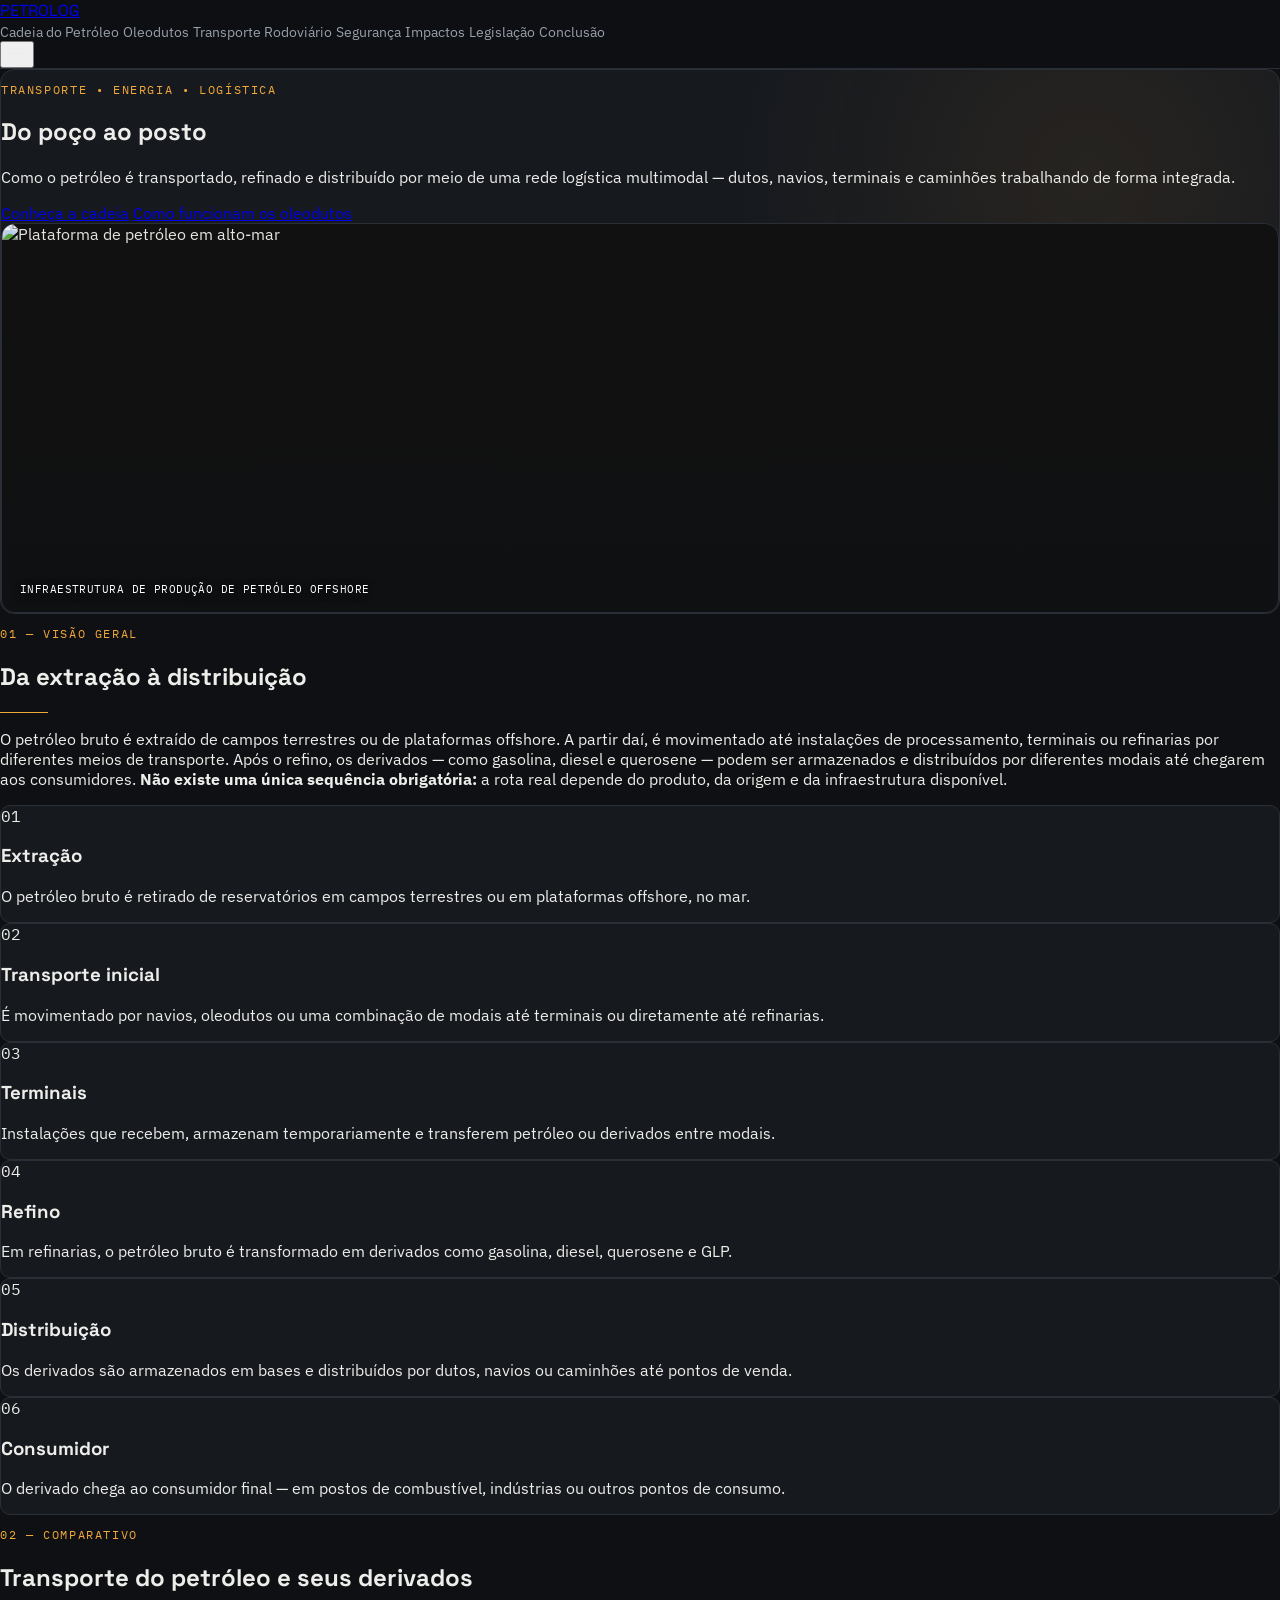
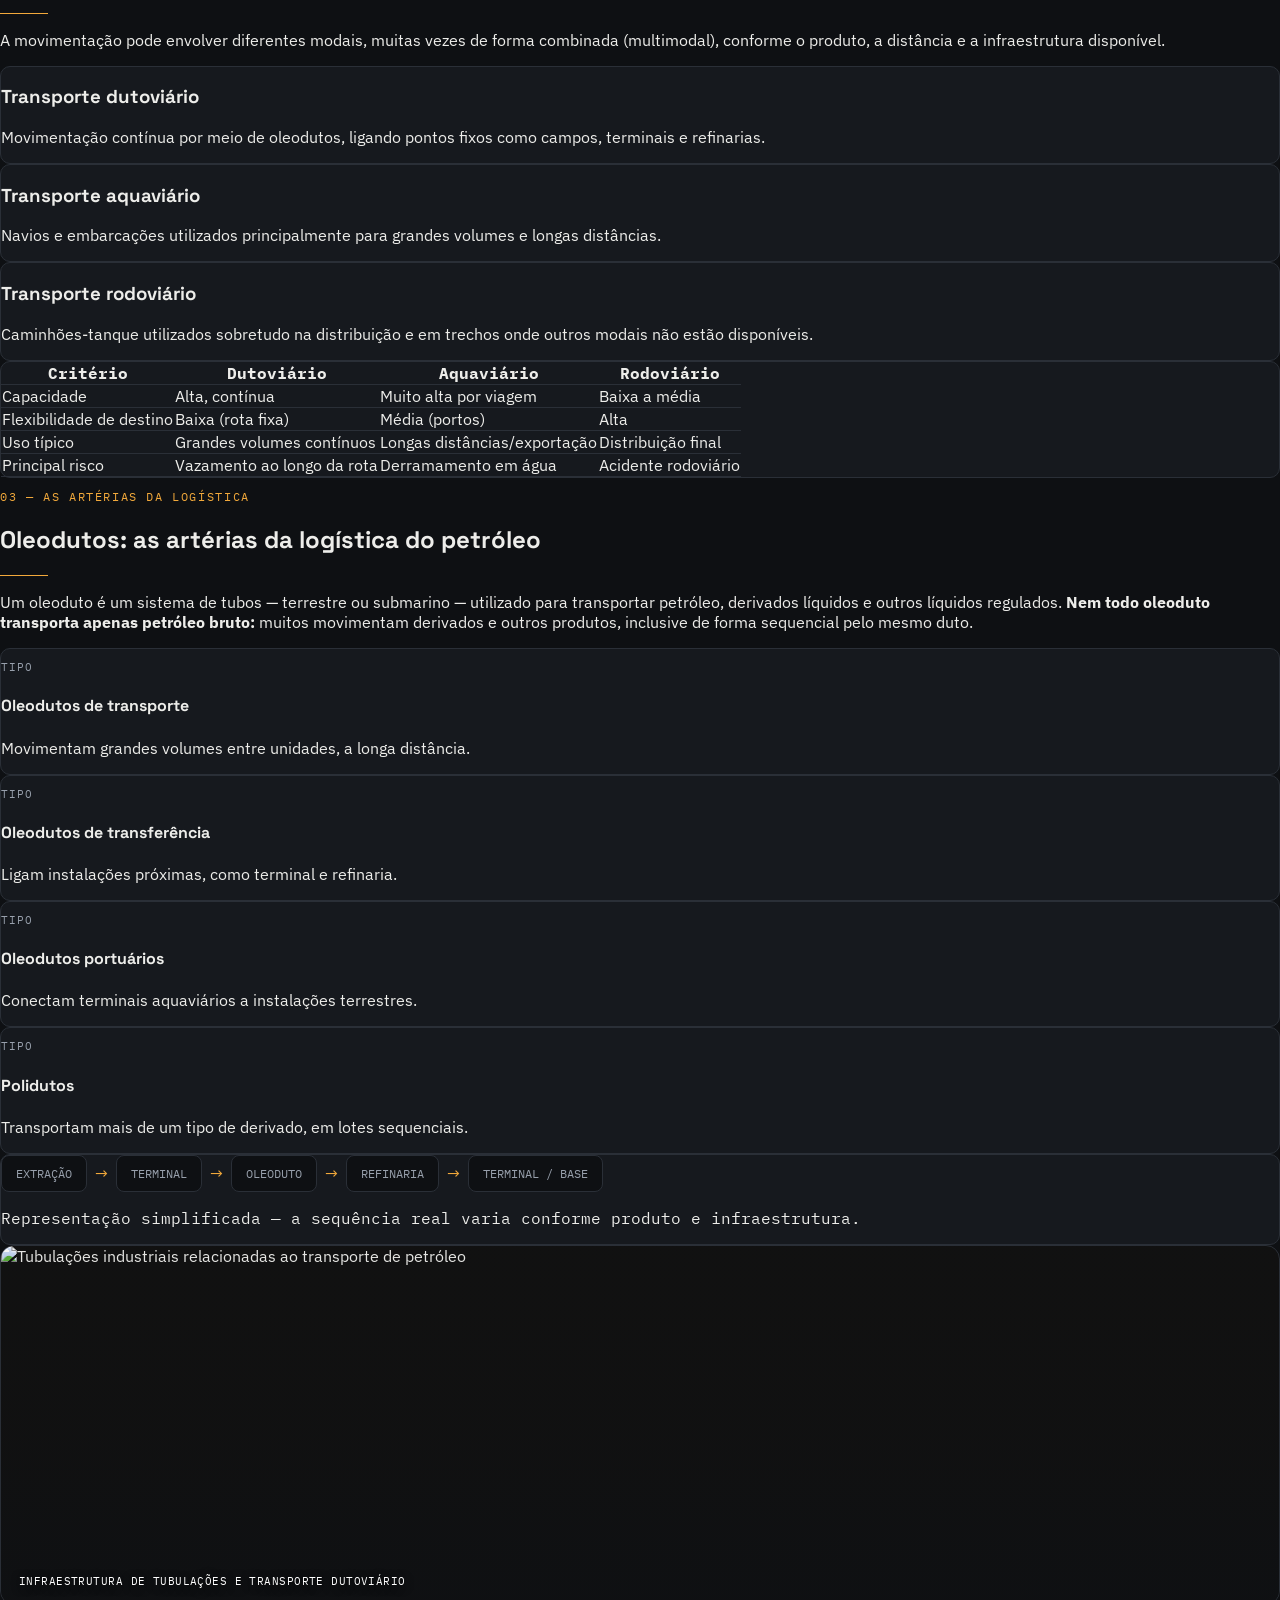
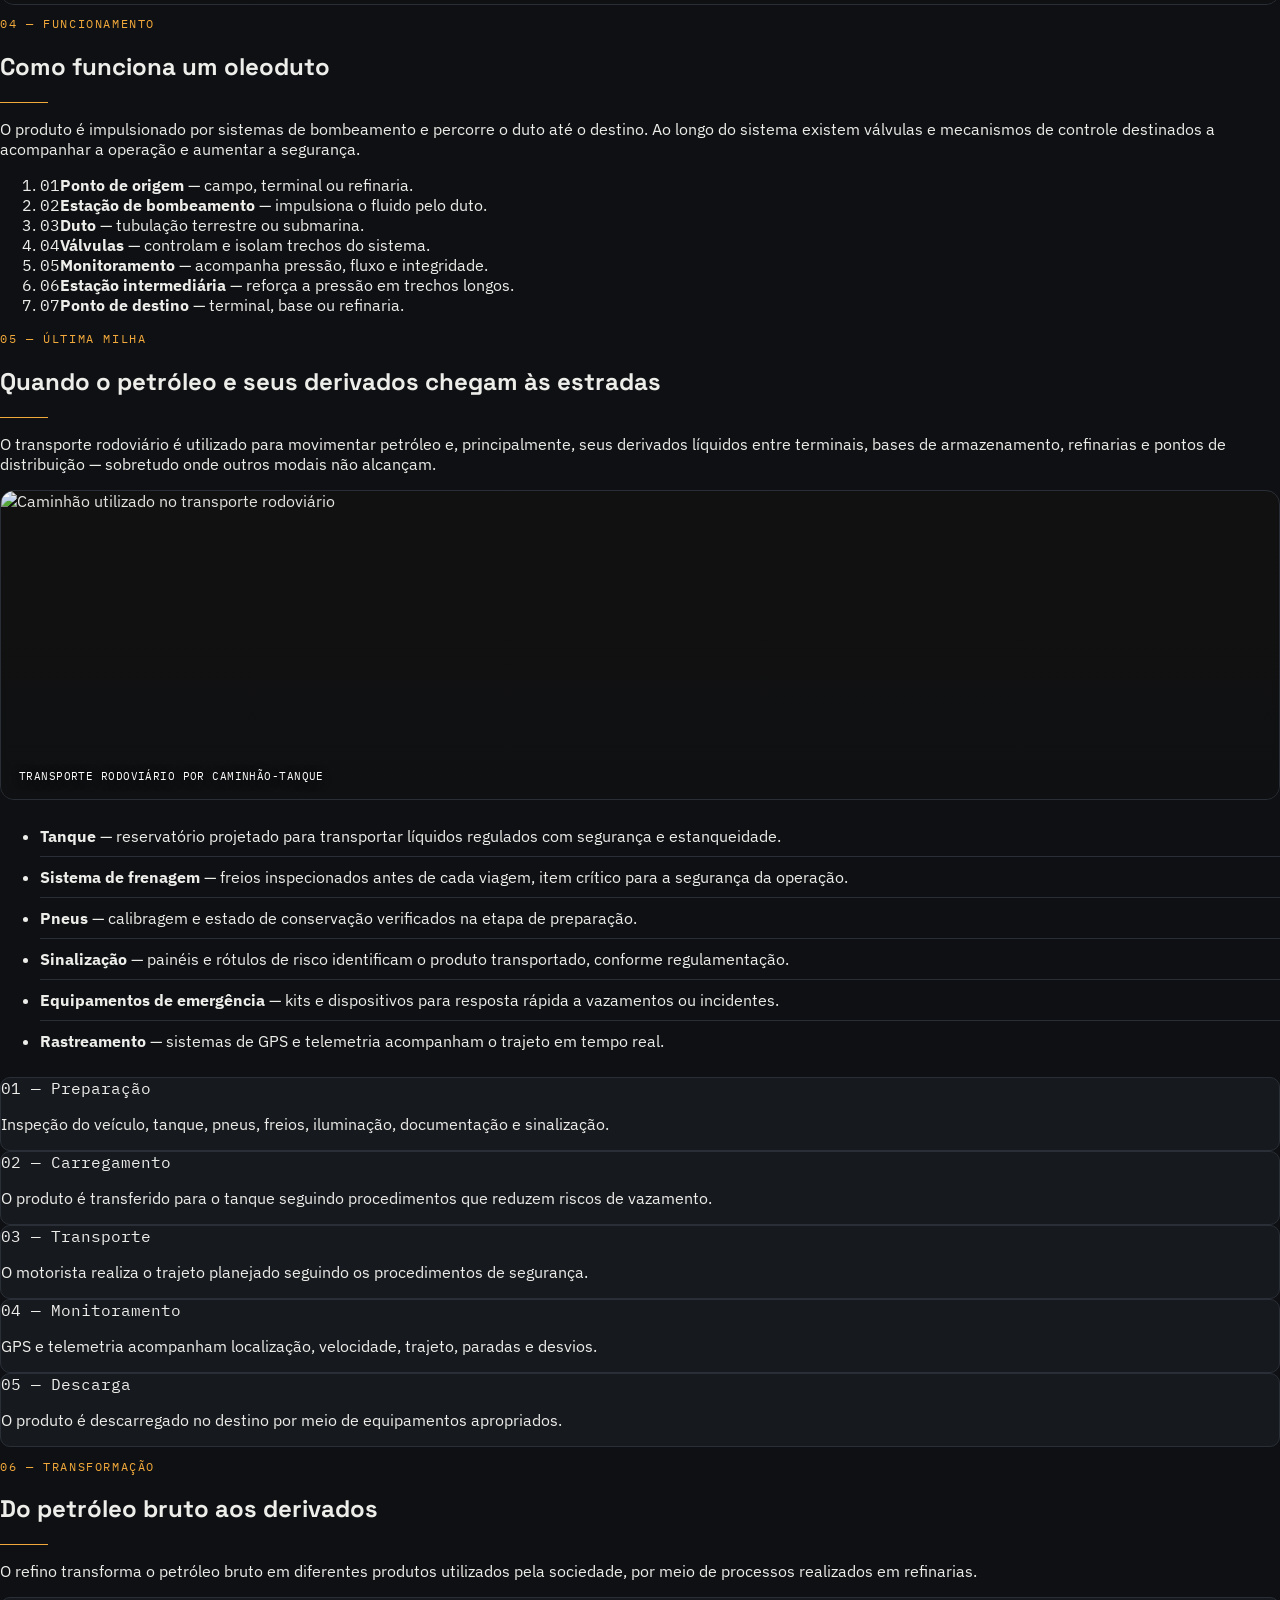
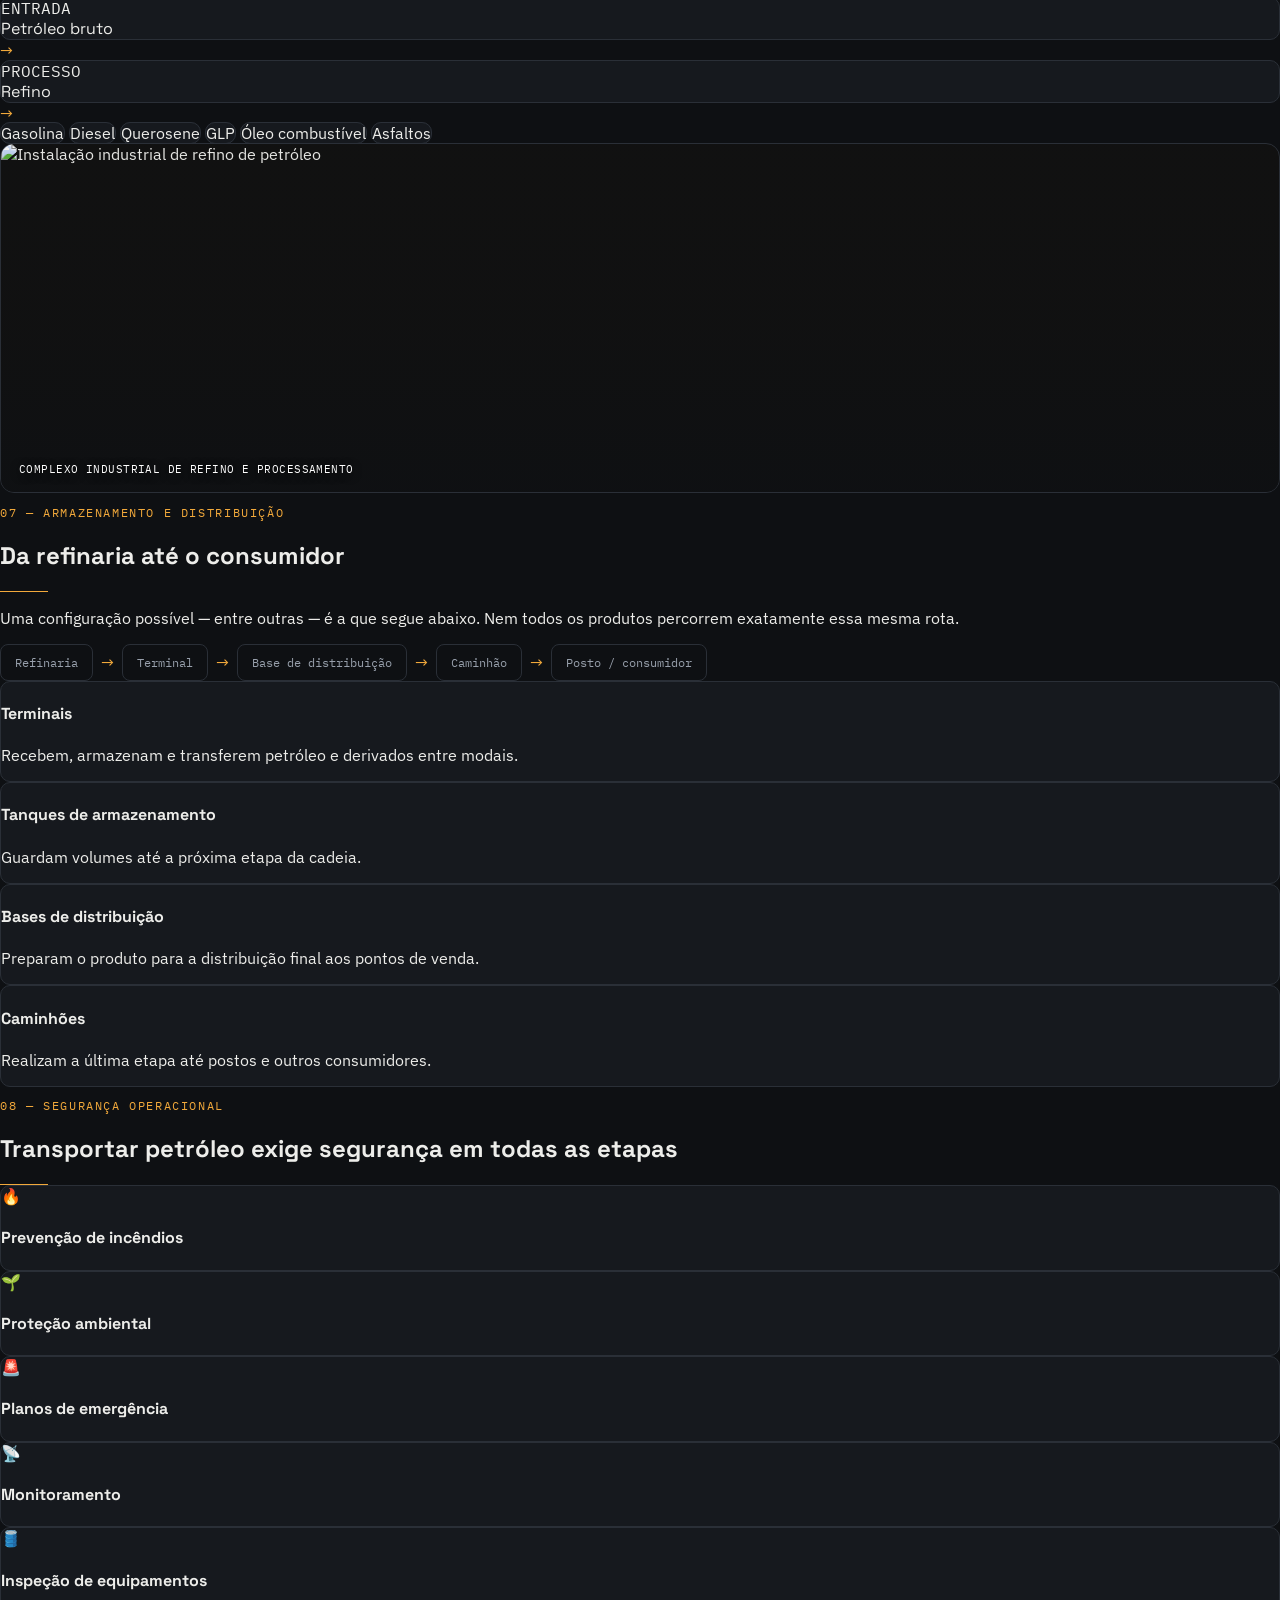
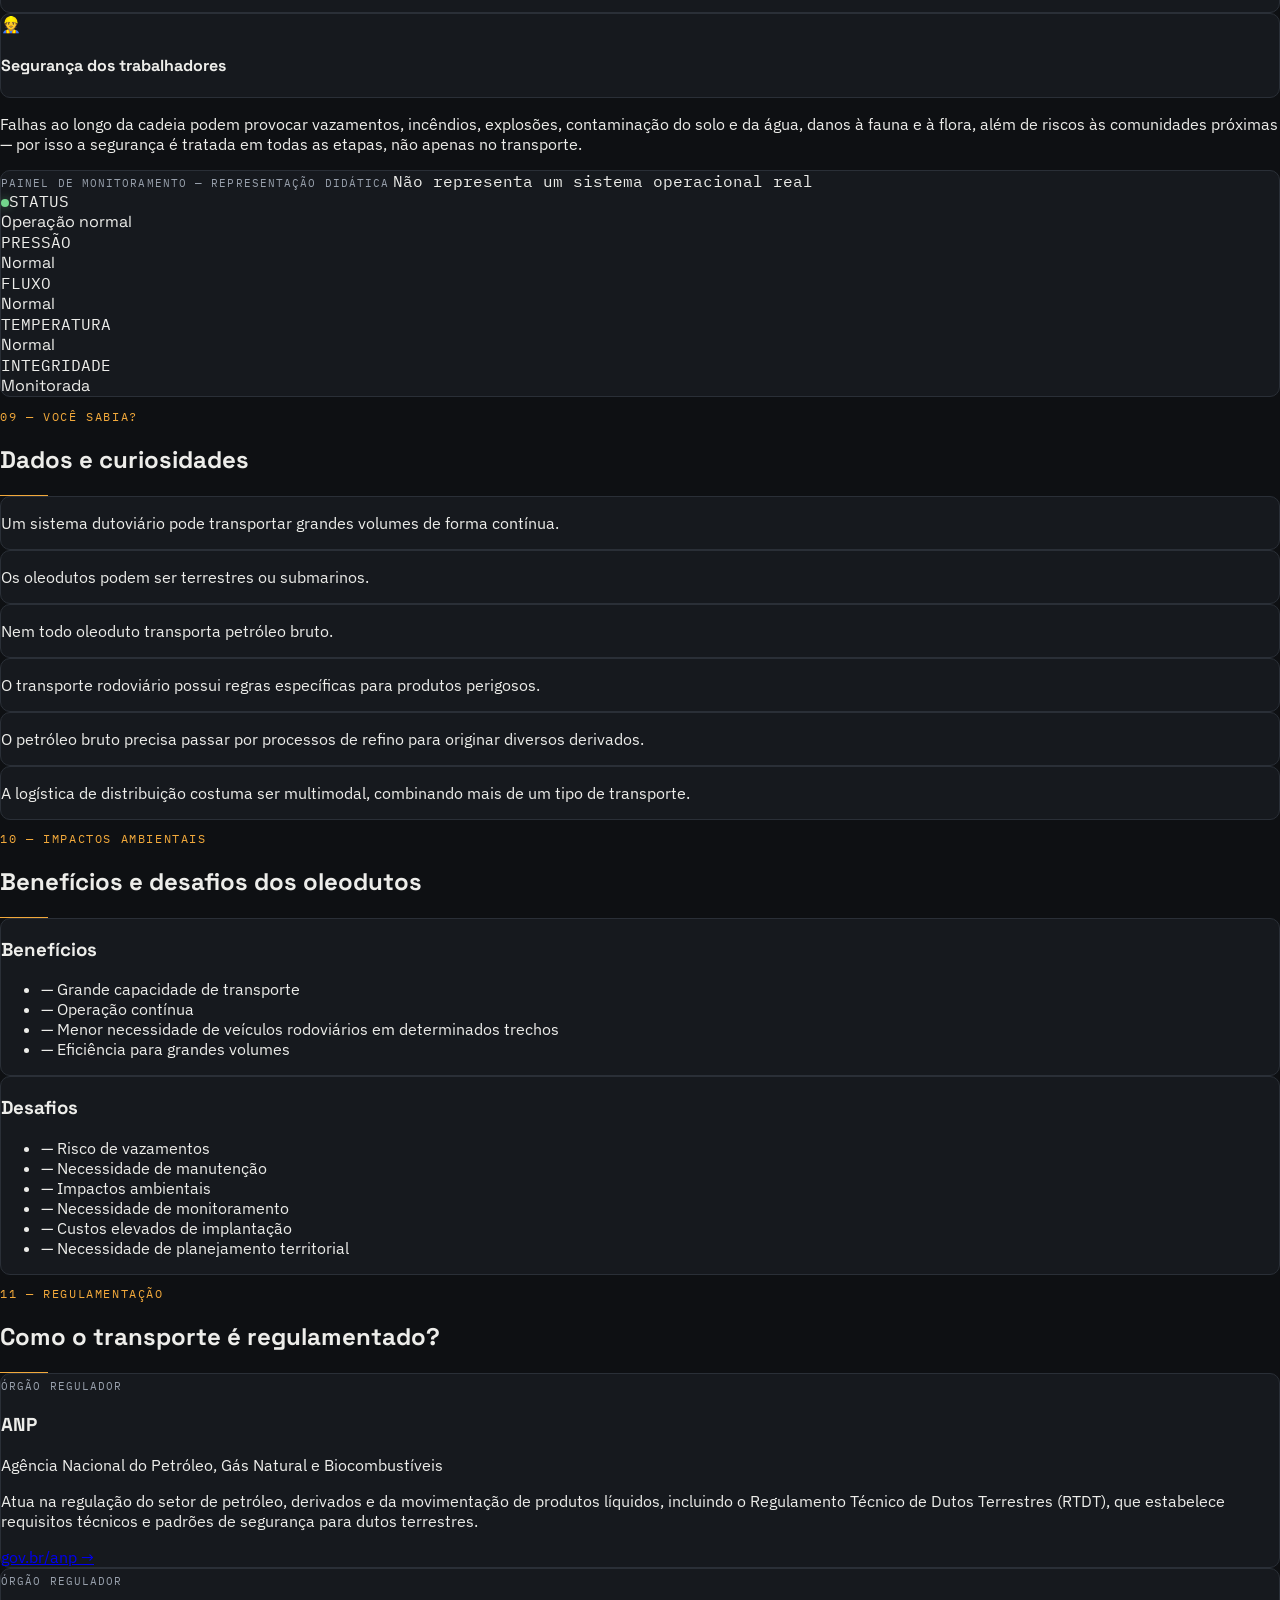
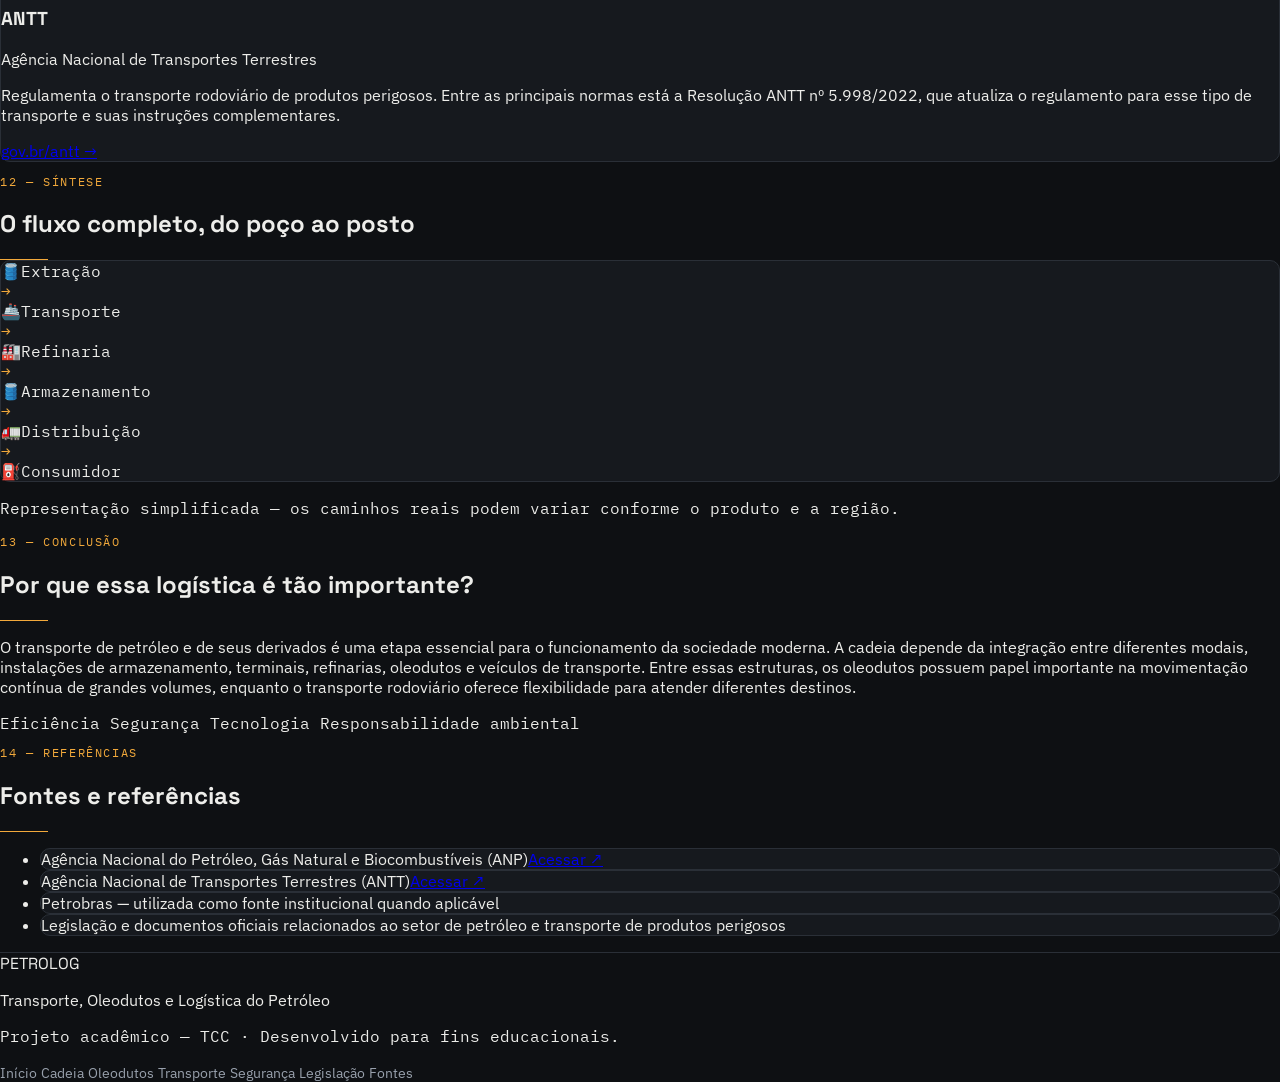
==== index.html @ be045a0a "Adiciona projeto PETROLOG" ====
<!DOCTYPE html>
<html lang="pt-BR">
<head>
<meta charset="UTF-8">
<meta name="viewport" content="width=device-width, initial-scale=1.0">
<title>PETROLOG — Transporte, Oleodutos e Logística do Petróleo</title>
<meta name="description" content="Trabalho acadêmico sobre a cadeia logística do petróleo: extração, transporte, oleodutos, refino e distribuição de derivados.">

<link rel="preconnect" href="https://fonts.googleapis.com">
<link rel="preconnect" href="https://fonts.gstatic.com" crossorigin>
<link href="https://fonts.googleapis.com/css2?family=Space+Grotesk:wght@500;600;700&family=IBM+Plex+Sans:wght@400;500;600&family=IBM+Plex+Mono:wght@400;500&display=swap" rel="stylesheet">

<link rel="stylesheet" href="style.css">

<!-- Tailwind CSS (utilitários de layout, espaçamento e responsividade usados no HTML) -->
<script src="https://cdn.tailwindcss.com"></script>
</head>
<body>

<!-- ============ HEADER ============ -->
<header class="site">
  <div class="max-w-6xl mx-auto px-5 md:px-8 h-16 flex items-center justify-between">
    <a href="#inicio" class="flex items-center gap-2">
      <div class="font-display font-bold text-lg">PETROLOG</div>
    </a>

    <nav class="hidden lg:flex items-center gap-7">
      <a href="#cadeia" class="nav-link">Cadeia do Petróleo</a>
      <a href="#oleodutos" class="nav-link">Oleodutos</a>
      <a href="#rodoviario" class="nav-link">Transporte Rodoviário</a>
      <a href="#seguranca" class="nav-link">Segurança</a>
      <a href="#impactos" class="nav-link">Impactos</a>
      <a href="#legislacao" class="nav-link">Legislação</a>
      <a href="#conclusao" class="nav-link">Conclusão</a>
    </nav>

    <button id="menuBtn" aria-label="Abrir menu" aria-expanded="false" class="lg:hidden p-2 border border-[var(--border)] rounded-lg">
      <svg width="18" height="18" viewBox="0 0 24 24" fill="none" stroke="#EDEDEA" stroke-width="2"><line x1="3" y1="6" x2="21" y2="6"/><line x1="3" y1="12" x2="21" y2="12"/><line x1="3" y1="18" x2="21" y2="18"/></svg>
    </button>
  </div>

  <div id="mobileMenu" class="mobile-menu lg:hidden">
    <div class="px-5 py-3 flex flex-col gap-1">
      <a href="#inicio" class="py-2 nav-link mobile-link">Início</a>
      <a href="#cadeia" class="py-2 nav-link mobile-link">Cadeia do Petróleo</a>
      <a href="#oleodutos" class="py-2 nav-link mobile-link">Oleodutos</a>
      <a href="#rodoviario" class="py-2 nav-link mobile-link">Transporte Rodoviário</a>
      <a href="#seguranca" class="py-2 nav-link mobile-link">Segurança</a>
      <a href="#impactos" class="py-2 nav-link mobile-link">Impactos</a>
      <a href="#legislacao" class="py-2 nav-link mobile-link">Legislação</a>
      <a href="#conclusao" class="py-2 nav-link mobile-link">Conclusão</a>
    </div>
  </div>
</header>

<main>

<!-- ============ HERO ============ -->
<section id="inicio" class="px-5 md:px-8 py-16 md:py-20">
  <div class="max-w-6xl mx-auto hero-box px-6 md:px-14 py-14 md:py-20">
    <p class="eyebrow mb-4">TRANSPORTE • ENERGIA • LOGÍSTICA</p>

    <h1 class="font-display font-bold text-4xl sm:text-5xl md:text-6xl leading-tight max-w-2xl">
      Do poço ao posto
    </h1>

    <p class="mt-5 max-w-xl text-[var(--muted)] text-base md:text-lg leading-relaxed">
      Como o petróleo é transportado, refinado e distribuído por meio de uma rede logística multimodal — dutos, navios, terminais e caminhões trabalhando de forma integrada.
    </p>

    <div class="mt-8 flex flex-wrap gap-3">
      <a href="#cadeia" class="px-5 py-3 rounded-lg bg-[var(--accent)] text-[#0E1013] font-semibold text-sm">Conheça a cadeia</a>
      <a href="#oleodutos" class="px-5 py-3 rounded-lg border border-[var(--border)] text-[var(--text)] text-sm">Como funcionam os oleodutos</a>
    </div>

    <div class="image-card hero-image mt-10">
      <img loading="eager" src="https://lh7-us.googleusercontent.com/MJsVUedvKydxIh5YzBiR0Z9U3qNYdbUAEYAmwwIMJFS-f5Hd5MW0jwlyvYSM4-VkHoSGJ42VljW0z3q7sYrCHKVH6VK8FFdOP72X_uW6amXF6NBCHgrwnaOc1ZvFkw3aYi4sX35hgxhb"
           alt="Plataforma de petróleo em alto-mar">
      <div class="image-caption">Infraestrutura de produção de petróleo offshore</div>
    </div>
  </div>
</section>

<!-- ============ SEÇÃO 1 — CADEIA DO PETRÓLEO ============ -->
<section id="cadeia" class="py-20 px-5 md:px-8">
  <div class="max-w-6xl mx-auto">
    <p class="eyebrow">01 — Visão geral</p>
    <h2 class="font-display font-bold text-3xl md:text-4xl mt-2 max-w-2xl">Da extração à distribuição</h2>
    <div class="divider my-5"></div>
    <p class="max-w-2xl text-[var(--muted)] leading-relaxed">
      O petróleo bruto é extraído de campos terrestres ou de plataformas offshore. A partir daí, é movimentado até instalações de processamento, terminais ou refinarias por diferentes meios de transporte. Após o refino, os derivados — como gasolina, diesel e querosene — podem ser armazenados e distribuídos por diferentes modais até chegarem aos consumidores. <strong class="text-[var(--text)]">Não existe uma única sequência obrigatória:</strong> a rota real depende do produto, da origem e da infraestrutura disponível.
    </p>

    <div class="mt-10 grid sm:grid-cols-2 lg:grid-cols-3 gap-4">
      <div class="stage-card p-5">
        <span class="font-mono text-[var(--accent)] text-xs">01</span>
        <h3 class="font-display font-semibold mt-2">Extração</h3>
        <p class="text-sm text-[var(--muted)] mt-2 leading-relaxed">O petróleo bruto é retirado de reservatórios em campos terrestres ou em plataformas offshore, no mar.</p>
      </div>
      <div class="stage-card p-5">
        <span class="font-mono text-[var(--accent)] text-xs">02</span>
        <h3 class="font-display font-semibold mt-2">Transporte inicial</h3>
        <p class="text-sm text-[var(--muted)] mt-2 leading-relaxed">É movimentado por navios, oleodutos ou uma combinação de modais até terminais ou diretamente até refinarias.</p>
      </div>
      <div class="stage-card p-5">
        <span class="font-mono text-[var(--accent)] text-xs">03</span>
        <h3 class="font-display font-semibold mt-2">Terminais</h3>
        <p class="text-sm text-[var(--muted)] mt-2 leading-relaxed">Instalações que recebem, armazenam temporariamente e transferem petróleo ou derivados entre modais.</p>
      </div>
      <div class="stage-card p-5">
        <span class="font-mono text-[var(--accent)] text-xs">04</span>
        <h3 class="font-display font-semibold mt-2">Refino</h3>
        <p class="text-sm text-[var(--muted)] mt-2 leading-relaxed">Em refinarias, o petróleo bruto é transformado em derivados como gasolina, diesel, querosene e GLP.</p>
      </div>
      <div class="stage-card p-5">
        <span class="font-mono text-[var(--accent)] text-xs">05</span>
        <h3 class="font-display font-semibold mt-2">Distribuição</h3>
        <p class="text-sm text-[var(--muted)] mt-2 leading-relaxed">Os derivados são armazenados em bases e distribuídos por dutos, navios ou caminhões até pontos de venda.</p>
      </div>
      <div class="stage-card p-5">
        <span class="font-mono text-[var(--accent)] text-xs">06</span>
        <h3 class="font-display font-semibold mt-2">Consumidor</h3>
        <p class="text-sm text-[var(--muted)] mt-2 leading-relaxed">O derivado chega ao consumidor final — em postos de combustível, indústrias ou outros pontos de consumo.</p>
      </div>
    </div>
  </div>
</section>

<!-- ============ SEÇÃO 2 — MODAIS ============ -->
<section class="py-20 px-5 md:px-8 bg-[var(--panel)] border-y border-[var(--border)]">
  <div class="max-w-6xl mx-auto">
    <p class="eyebrow">02 — Comparativo</p>
    <h2 class="font-display font-bold text-3xl md:text-4xl mt-2 max-w-2xl">Transporte do petróleo e seus derivados</h2>
    <div class="divider my-5"></div>
    <p class="max-w-2xl text-[var(--muted)] leading-relaxed">A movimentação pode envolver diferentes modais, muitas vezes de forma combinada (multimodal), conforme o produto, a distância e a infraestrutura disponível.</p>

    <div class="grid md:grid-cols-3 gap-4 mt-10">
      <div class="panel p-6">
        <h3 class="font-display font-semibold text-lg">Transporte dutoviário</h3>
        <p class="text-sm text-[var(--muted)] mt-2 leading-relaxed">Movimentação contínua por meio de oleodutos, ligando pontos fixos como campos, terminais e refinarias.</p>
      </div>
      <div class="panel p-6">
        <h3 class="font-display font-semibold text-lg">Transporte aquaviário</h3>
        <p class="text-sm text-[var(--muted)] mt-2 leading-relaxed">Navios e embarcações utilizados principalmente para grandes volumes e longas distâncias.</p>
      </div>
      <div class="panel p-6">
        <h3 class="font-display font-semibold text-lg">Transporte rodoviário</h3>
        <p class="text-sm text-[var(--muted)] mt-2 leading-relaxed">Caminhões-tanque utilizados sobretudo na distribuição e em trechos onde outros modais não estão disponíveis.</p>
      </div>
    </div>

    <div class="mt-10 panel p-2 overflow-x-auto">
      <table class="w-full text-sm min-w-[600px]">
        <thead>
          <tr class="text-left text-[var(--muted)] font-mono text-xs uppercase">
            <th class="p-4">Critério</th>
            <th class="p-4">Dutoviário</th>
            <th class="p-4">Aquaviário</th>
            <th class="p-4">Rodoviário</th>
          </tr>
        </thead>
        <tbody>
          <tr><td class="p-4 font-medium">Capacidade</td><td class="p-4 text-[var(--muted)]">Alta, contínua</td><td class="p-4 text-[var(--muted)]">Muito alta por viagem</td><td class="p-4 text-[var(--muted)]">Baixa a média</td></tr>
          <tr><td class="p-4 font-medium">Flexibilidade de destino</td><td class="p-4 text-[var(--muted)]">Baixa (rota fixa)</td><td class="p-4 text-[var(--muted)]">Média (portos)</td><td class="p-4 text-[var(--muted)]">Alta</td></tr>
          <tr><td class="p-4 font-medium">Uso típico</td><td class="p-4 text-[var(--muted)]">Grandes volumes contínuos</td><td class="p-4 text-[var(--muted)]">Longas distâncias/exportação</td><td class="p-4 text-[var(--muted)]">Distribuição final</td></tr>
          <tr><td class="p-4 font-medium">Principal risco</td><td class="p-4 text-[var(--muted)]">Vazamento ao longo da rota</td><td class="p-4 text-[var(--muted)]">Derramamento em água</td><td class="p-4 text-[var(--muted)]">Acidente rodoviário</td></tr>
        </tbody>
      </table>
    </div>
  </div>
</section>

<!-- ============ SEÇÃO 3 — OLEODUTOS ============ -->
<section id="oleodutos" class="py-20 px-5 md:px-8">
  <div class="max-w-6xl mx-auto">
    <p class="eyebrow">03 — As artérias da logística</p>
    <h2 class="font-display font-bold text-3xl md:text-4xl mt-2 max-w-3xl">Oleodutos: as artérias da logística do petróleo</h2>
    <div class="divider my-5"></div>
    <p class="max-w-2xl text-[var(--muted)] leading-relaxed">
      Um oleoduto é um sistema de tubos — terrestre ou submarino — utilizado para transportar petróleo, derivados líquidos e outros líquidos regulados. <strong class="text-[var(--text)]">Nem todo oleoduto transporta apenas petróleo bruto:</strong> muitos movimentam derivados e outros produtos, inclusive de forma sequencial pelo mesmo duto.
    </p>

    <div class="grid sm:grid-cols-2 md:grid-cols-4 gap-4 mt-8">
      <div class="panel p-5">
        <p class="tag">Tipo</p>
        <h4 class="font-display font-semibold mt-2 text-sm">Oleodutos de transporte</h4>
        <p class="text-xs text-[var(--muted)] mt-2">Movimentam grandes volumes entre unidades, a longa distância.</p>
      </div>
      <div class="panel p-5">
        <p class="tag">Tipo</p>
        <h4 class="font-display font-semibold mt-2 text-sm">Oleodutos de transferência</h4>
        <p class="text-xs text-[var(--muted)] mt-2">Ligam instalações próximas, como terminal e refinaria.</p>
      </div>
      <div class="panel p-5">
        <p class="tag">Tipo</p>
        <h4 class="font-display font-semibold mt-2 text-sm">Oleodutos portuários</h4>
        <p class="text-xs text-[var(--muted)] mt-2">Conectam terminais aquaviários a instalações terrestres.</p>
      </div>
      <div class="panel p-5">
        <p class="tag">Tipo</p>
        <h4 class="font-display font-semibold mt-2 text-sm">Polidutos</h4>
        <p class="text-xs text-[var(--muted)] mt-2">Transportam mais de um tipo de derivado, em lotes sequenciais.</p>
      </div>
    </div>

    <div class="panel mt-10 p-6 md:p-8 overflow-x-auto">
      <div class="flow-row min-w-[600px] justify-between">
        <span class="flow-step">EXTRAÇÃO</span>
        <span class="flow-arrow">→</span>
        <span class="flow-step">TERMINAL</span>
        <span class="flow-arrow">→</span>
        <span class="flow-step">OLEODUTO</span>
        <span class="flow-arrow">→</span>
        <span class="flow-step">REFINARIA</span>
        <span class="flow-arrow">→</span>
        <span class="flow-step">TERMINAL / BASE</span>
      </div>
      <p class="text-xs text-[var(--muted)] mt-4 font-mono">Representação simplificada — a sequência real varia conforme produto e infraestrutura.</p>
    </div>

    <div class="image-card pipeline-image mt-8">
      <img loading="lazy" src="https://encrypted-tbn0.gstatic.com/images?q=tbn:ANd9GcTuYmk9WNLcsz1PzC9NIdF1WeAITOaFF6oK6lHSY8SoSg&s=10"
           alt="Tubulações industriais relacionadas ao transporte de petróleo">
      <div class="image-caption">Infraestrutura de tubulações e transporte dutoviário</div>
    </div>
  </div>
</section>

<!-- ============ SEÇÃO 4 — COMO FUNCIONA UM OLEODUTO ============ -->
<section class="py-20 px-5 md:px-8 bg-[var(--panel)] border-y border-[var(--border)]">
  <div class="max-w-6xl mx-auto">
    <p class="eyebrow">04 — Funcionamento</p>
    <h2 class="font-display font-bold text-3xl md:text-4xl mt-2">Como funciona um oleoduto</h2>
    <div class="divider my-5"></div>
    <p class="max-w-2xl text-[var(--muted)] leading-relaxed">O produto é impulsionado por sistemas de bombeamento e percorre o duto até o destino. Ao longo do sistema existem válvulas e mecanismos de controle destinados a acompanhar a operação e aumentar a segurança.</p>

    <ol class="mt-8 max-w-2xl divide-y divide-[var(--border)]">
      <li class="flex gap-4 py-3"><span class="font-mono text-[var(--accent)] text-sm w-6">01</span><span class="text-sm text-[var(--muted)]"><strong class="text-[var(--text)]">Ponto de origem</strong> — campo, terminal ou refinaria.</span></li>
      <li class="flex gap-4 py-3"><span class="font-mono text-[var(--accent)] text-sm w-6">02</span><span class="text-sm text-[var(--muted)]"><strong class="text-[var(--text)]">Estação de bombeamento</strong> — impulsiona o fluido pelo duto.</span></li>
      <li class="flex gap-4 py-3"><span class="font-mono text-[var(--accent)] text-sm w-6">03</span><span class="text-sm text-[var(--muted)]"><strong class="text-[var(--text)]">Duto</strong> — tubulação terrestre ou submarina.</span></li>
      <li class="flex gap-4 py-3"><span class="font-mono text-[var(--accent)] text-sm w-6">04</span><span class="text-sm text-[var(--muted)]"><strong class="text-[var(--text)]">Válvulas</strong> — controlam e isolam trechos do sistema.</span></li>
      <li class="flex gap-4 py-3"><span class="font-mono text-[var(--accent)] text-sm w-6">05</span><span class="text-sm text-[var(--muted)]"><strong class="text-[var(--text)]">Monitoramento</strong> — acompanha pressão, fluxo e integridade.</span></li>
      <li class="flex gap-4 py-3"><span class="font-mono text-[var(--accent)] text-sm w-6">06</span><span class="text-sm text-[var(--muted)]"><strong class="text-[var(--text)]">Estação intermediária</strong> — reforça a pressão em trechos longos.</span></li>
      <li class="flex gap-4 py-3"><span class="font-mono text-[var(--accent)] text-sm w-6">07</span><span class="text-sm text-[var(--muted)]"><strong class="text-[var(--text)]">Ponto de destino</strong> — terminal, base ou refinaria.</span></li>
    </ol>
  </div>
</section>

<!-- ============ SEÇÃO 5 — CAMINHÃO-TANQUE ============ -->
<section id="rodoviario" class="py-20 px-5 md:px-8">
  <div class="max-w-6xl mx-auto">
    <p class="eyebrow">05 — Última milha</p>
    <h2 class="font-display font-bold text-3xl md:text-4xl mt-2 max-w-2xl">Quando o petróleo e seus derivados chegam às estradas</h2>
    <div class="divider my-5"></div>
    <p class="max-w-2xl text-[var(--muted)] leading-relaxed">O transporte rodoviário é utilizado para movimentar petróleo e, principalmente, seus derivados líquidos entre terminais, bases de armazenamento, refinarias e pontos de distribuição — sobretudo onde outros modais não alcançam.</p>

    <div class="grid md:grid-cols-2 gap-6 mt-10 items-center">
      <div class="image-card truck-image">
        <img loading="lazy" src="https://www.revistacaminhoneiro.com.br/uploads/img/noticias/4518/thumb-1000-0/ce62ac58e58ff2bba6bec1a79480d300.jpg"
             alt="Caminhão utilizado no transporte rodoviário">
        <div class="image-caption">Transporte rodoviário por caminhão-tanque</div>
      </div>
      <ul class="feature-list text-sm">
        <li><strong class="text-[var(--text)]">Tanque</strong> — <span class="text-[var(--muted)]">reservatório projetado para transportar líquidos regulados com segurança e estanqueidade.</span></li>
        <li><strong class="text-[var(--text)]">Sistema de frenagem</strong> — <span class="text-[var(--muted)]">freios inspecionados antes de cada viagem, item crítico para a segurança da operação.</span></li>
        <li><strong class="text-[var(--text)]">Pneus</strong> — <span class="text-[var(--muted)]">calibragem e estado de conservação verificados na etapa de preparação.</span></li>
        <li><strong class="text-[var(--text)]">Sinalização</strong> — <span class="text-[var(--muted)]">painéis e rótulos de risco identificam o produto transportado, conforme regulamentação.</span></li>
        <li><strong class="text-[var(--text)]">Equipamentos de emergência</strong> — <span class="text-[var(--muted)]">kits e dispositivos para resposta rápida a vazamentos ou incidentes.</span></li>
        <li><strong class="text-[var(--text)]">Rastreamento</strong> — <span class="text-[var(--muted)]">sistemas de GPS e telemetria acompanham o trajeto em tempo real.</span></li>
      </ul>
    </div>

    <div class="grid sm:grid-cols-2 md:grid-cols-5 gap-4 mt-14">
      <div class="panel p-5">
        <span class="font-mono text-[var(--accent)] text-xs">01 — Preparação</span>
        <p class="text-sm text-[var(--muted)] mt-2">Inspeção do veículo, tanque, pneus, freios, iluminação, documentação e sinalização.</p>
      </div>
      <div class="panel p-5">
        <span class="font-mono text-[var(--accent)] text-xs">02 — Carregamento</span>
        <p class="text-sm text-[var(--muted)] mt-2">O produto é transferido para o tanque seguindo procedimentos que reduzem riscos de vazamento.</p>
      </div>
      <div class="panel p-5">
        <span class="font-mono text-[var(--accent)] text-xs">03 — Transporte</span>
        <p class="text-sm text-[var(--muted)] mt-2">O motorista realiza o trajeto planejado seguindo os procedimentos de segurança.</p>
      </div>
      <div class="panel p-5">
        <span class="font-mono text-[var(--accent)] text-xs">04 — Monitoramento</span>
        <p class="text-sm text-[var(--muted)] mt-2">GPS e telemetria acompanham localização, velocidade, trajeto, paradas e desvios.</p>
      </div>
      <div class="panel p-5">
        <span class="font-mono text-[var(--accent)] text-xs">05 — Descarga</span>
        <p class="text-sm text-[var(--muted)] mt-2">O produto é descarregado no destino por meio de equipamentos apropriados.</p>
      </div>
    </div>
  </div>
</section>

<!-- ============ SEÇÃO 7 — REFINO ============ -->
<section class="py-20 px-5 md:px-8 bg-[var(--panel)] border-y border-[var(--border)]">
  <div class="max-w-6xl mx-auto">
    <p class="eyebrow">06 — Transformação</p>
    <h2 class="font-display font-bold text-3xl md:text-4xl mt-2 max-w-2xl">Do petróleo bruto aos derivados</h2>
    <div class="divider my-5"></div>
    <p class="max-w-2xl text-[var(--muted)] leading-relaxed">O refino transforma o petróleo bruto em diferentes produtos utilizados pela sociedade, por meio de processos realizados em refinarias.</p>

    <div class="mt-10 flex flex-col md:flex-row items-center gap-5">
      <div class="panel px-8 py-6 text-center w-full md:w-auto">
        <div class="font-mono text-xs text-[var(--muted)]">ENTRADA</div>
        <div class="font-display font-semibold mt-1">Petróleo bruto</div>
      </div>
      <span class="flow-arrow text-xl">→</span>
      <div class="panel px-8 py-6 text-center w-full md:w-auto">
        <div class="font-mono text-xs text-[var(--muted)]">PROCESSO</div>
        <div class="font-display font-semibold mt-1">Refino</div>
      </div>
      <span class="flow-arrow text-xl">→</span>
      <div class="grid grid-cols-3 gap-2 w-full md:w-auto">
        <span class="panel px-3 py-2 text-xs text-center">Gasolina</span>
        <span class="panel px-3 py-2 text-xs text-center">Diesel</span>
        <span class="panel px-3 py-2 text-xs text-center">Querosene</span>
        <span class="panel px-3 py-2 text-xs text-center">GLP</span>
        <span class="panel px-3 py-2 text-xs text-center">Óleo combustível</span>
        <span class="panel px-3 py-2 text-xs text-center">Asfaltos</span>
      </div>
    </div>

    <div class="image-card refinery-image mt-8">
      <img loading="lazy" src="https://s2.static.brasilescola.uol.com.br/be/2026/03/refinaria-petroleo.jpg"
           alt="Instalação industrial de refino de petróleo">
      <div class="image-caption">Complexo industrial de refino e processamento</div>
    </div>
  </div>
</section>

<!-- ============ SEÇÃO 8 — ARMAZENAMENTO E DISTRIBUIÇÃO ============ -->
<section class="py-20 px-5 md:px-8">
  <div class="max-w-6xl mx-auto">
    <p class="eyebrow">07 — Armazenamento e distribuição</p>
    <h2 class="font-display font-bold text-3xl md:text-4xl mt-2 max-w-2xl">Da refinaria até o consumidor</h2>
    <div class="divider my-5"></div>
    <p class="max-w-2xl text-[var(--muted)] leading-relaxed mb-8">Uma configuração possível — entre outras — é a que segue abaixo. Nem todos os produtos percorrem exatamente essa mesma rota.</p>

    <div class="flow-row overflow-x-auto">
      <span class="flow-step">Refinaria</span>
      <span class="flow-arrow">→</span>
      <span class="flow-step">Terminal</span>
      <span class="flow-arrow">→</span>
      <span class="flow-step">Base de distribuição</span>
      <span class="flow-arrow">→</span>
      <span class="flow-step">Caminhão</span>
      <span class="flow-arrow">→</span>
      <span class="flow-step">Posto / consumidor</span>
    </div>

    <div class="grid sm:grid-cols-2 md:grid-cols-4 gap-4 mt-8">
      <div class="panel p-5"><h4 class="font-display font-semibold text-sm">Terminais</h4><p class="text-xs text-[var(--muted)] mt-2">Recebem, armazenam e transferem petróleo e derivados entre modais.</p></div>
      <div class="panel p-5"><h4 class="font-display font-semibold text-sm">Tanques de armazenamento</h4><p class="text-xs text-[var(--muted)] mt-2">Guardam volumes até a próxima etapa da cadeia.</p></div>
      <div class="panel p-5"><h4 class="font-display font-semibold text-sm">Bases de distribuição</h4><p class="text-xs text-[var(--muted)] mt-2">Preparam o produto para a distribuição final aos pontos de venda.</p></div>
      <div class="panel p-5"><h4 class="font-display font-semibold text-sm">Caminhões</h4><p class="text-xs text-[var(--muted)] mt-2">Realizam a última etapa até postos e outros consumidores.</p></div>
    </div>
  </div>
</section>

<!-- ============ SEÇÃO 9 — SEGURANÇA ============ -->
<section id="seguranca" class="py-20 px-5 md:px-8 bg-[var(--panel)] border-y border-[var(--border)]">
  <div class="max-w-6xl mx-auto">
    <p class="eyebrow">08 — Segurança operacional</p>
    <h2 class="font-display font-bold text-3xl md:text-4xl mt-2 max-w-2xl">Transportar petróleo exige segurança em todas as etapas</h2>
    <div class="divider my-5"></div>

    <div class="grid sm:grid-cols-2 md:grid-cols-3 gap-4 mt-8">
      <div class="panel p-6"><span class="text-xl">🔥</span><h4 class="font-display font-semibold mt-3 text-sm">Prevenção de incêndios</h4></div>
      <div class="panel p-6"><span class="text-xl">🌱</span><h4 class="font-display font-semibold mt-3 text-sm">Proteção ambiental</h4></div>
      <div class="panel p-6"><span class="text-xl">🚨</span><h4 class="font-display font-semibold mt-3 text-sm">Planos de emergência</h4></div>
      <div class="panel p-6"><span class="text-xl">📡</span><h4 class="font-display font-semibold mt-3 text-sm">Monitoramento</h4></div>
      <div class="panel p-6"><span class="text-xl">🛢️</span><h4 class="font-display font-semibold mt-3 text-sm">Inspeção de equipamentos</h4></div>
      <div class="panel p-6"><span class="text-xl">👷</span><h4 class="font-display font-semibold mt-3 text-sm">Segurança dos trabalhadores</h4></div>
    </div>

    <p class="max-w-2xl text-[var(--muted)] leading-relaxed mt-8">Falhas ao longo da cadeia podem provocar vazamentos, incêndios, explosões, contaminação do solo e da água, danos à fauna e à flora, além de riscos às comunidades próximas — por isso a segurança é tratada em todas as etapas, não apenas no transporte.</p>

    <div class="panel mt-10 p-6">
      <div class="flex items-center justify-between flex-wrap gap-2">
        <span class="tag">Painel de monitoramento — representação didática</span>
        <span class="text-[10px] font-mono text-[var(--muted)]">Não representa um sistema operacional real</span>
      </div>
      <div class="grid sm:grid-cols-2 md:grid-cols-5 gap-4 mt-5">
        <div class="p-4 border border-[var(--border)] rounded-lg">
          <div class="flex items-center gap-2 text-xs text-[var(--muted)] font-mono"><span class="status-dot"></span>STATUS</div>
          <div class="font-display font-semibold mt-2 text-sm">Operação normal</div>
        </div>
        <div class="p-4 border border-[var(--border)] rounded-lg">
          <div class="text-xs text-[var(--muted)] font-mono">PRESSÃO</div>
          <div class="font-display font-semibold mt-2 text-sm">Normal</div>
        </div>
        <div class="p-4 border border-[var(--border)] rounded-lg">
          <div class="text-xs text-[var(--muted)] font-mono">FLUXO</div>
          <div class="font-display font-semibold mt-2 text-sm">Normal</div>
        </div>
        <div class="p-4 border border-[var(--border)] rounded-lg">
          <div class="text-xs text-[var(--muted)] font-mono">TEMPERATURA</div>
          <div class="font-display font-semibold mt-2 text-sm">Normal</div>
        </div>
        <div class="p-4 border border-[var(--border)] rounded-lg">
          <div class="text-xs text-[var(--muted)] font-mono">INTEGRIDADE</div>
          <div class="font-display font-semibold mt-2 text-sm">Monitorada</div>
        </div>
      </div>
    </div>
  </div>
</section>

<!-- ============ SEÇÃO 10 — CURIOSIDADES ============ -->
<section class="py-20 px-5 md:px-8">
  <div class="max-w-6xl mx-auto">
    <p class="eyebrow">09 — Você sabia?</p>
    <h2 class="font-display font-bold text-3xl md:text-4xl mt-2 max-w-2xl">Dados e curiosidades</h2>
    <div class="divider my-5"></div>

    <div class="grid sm:grid-cols-2 md:grid-cols-3 gap-4 mt-8">
      <div class="panel p-5"><p class="text-sm">Um sistema dutoviário pode transportar grandes volumes de forma contínua.</p></div>
      <div class="panel p-5"><p class="text-sm">Os oleodutos podem ser terrestres ou submarinos.</p></div>
      <div class="panel p-5"><p class="text-sm">Nem todo oleoduto transporta petróleo bruto.</p></div>
      <div class="panel p-5"><p class="text-sm">O transporte rodoviário possui regras específicas para produtos perigosos.</p></div>
      <div class="panel p-5"><p class="text-sm">O petróleo bruto precisa passar por processos de refino para originar diversos derivados.</p></div>
      <div class="panel p-5"><p class="text-sm">A logística de distribuição costuma ser multimodal, combinando mais de um tipo de transporte.</p></div>
    </div>
  </div>
</section>

<!-- ============ SEÇÃO 11 — IMPACTOS ============ -->
<section id="impactos" class="py-20 px-5 md:px-8 bg-[var(--panel)] border-y border-[var(--border)]">
  <div class="max-w-6xl mx-auto">
    <p class="eyebrow">10 — Impactos ambientais</p>
    <h2 class="font-display font-bold text-3xl md:text-4xl mt-2 max-w-2xl">Benefícios e desafios dos oleodutos</h2>
    <div class="divider my-5"></div>

    <div class="grid md:grid-cols-2 gap-6 mt-8">
      <div class="panel p-6">
        <h3 class="font-display font-semibold text-lg text-[var(--accent)]">Benefícios</h3>
        <ul class="mt-4 space-y-2 text-sm text-[var(--muted)]">
          <li>— Grande capacidade de transporte</li>
          <li>— Operação contínua</li>
          <li>— Menor necessidade de veículos rodoviários em determinados trechos</li>
          <li>— Eficiência para grandes volumes</li>
        </ul>
      </div>
      <div class="panel p-6">
        <h3 class="font-display font-semibold text-lg">Desafios</h3>
        <ul class="mt-4 space-y-2 text-sm text-[var(--muted)]">
          <li>— Risco de vazamentos</li>
          <li>— Necessidade de manutenção</li>
          <li>— Impactos ambientais</li>
          <li>— Necessidade de monitoramento</li>
          <li>— Custos elevados de implantação</li>
          <li>— Necessidade de planejamento territorial</li>
        </ul>
      </div>
    </div>
  </div>
</section>

<!-- ============ SEÇÃO 12 — LEGISLAÇÃO ============ -->
<section id="legislacao" class="py-20 px-5 md:px-8">
  <div class="max-w-6xl mx-auto">
    <p class="eyebrow">11 — Regulamentação</p>
    <h2 class="font-display font-bold text-3xl md:text-4xl mt-2 max-w-2xl">Como o transporte é regulamentado?</h2>
    <div class="divider my-5"></div>

    <div class="grid md:grid-cols-2 gap-6 mt-8">
      <div class="panel p-6">
        <span class="tag">Órgão regulador</span>
        <h3 class="font-display font-semibold text-xl mt-2">ANP</h3>
        <p class="text-xs text-[var(--muted)] mt-1">Agência Nacional do Petróleo, Gás Natural e Biocombustíveis</p>
        <p class="text-sm text-[var(--muted)] mt-3 leading-relaxed">Atua na regulação do setor de petróleo, derivados e da movimentação de produtos líquidos, incluindo o Regulamento Técnico de Dutos Terrestres (RTDT), que estabelece requisitos técnicos e padrões de segurança para dutos terrestres.</p>
        <a href="https://www.gov.br/anp/pt-br" target="_blank" rel="noopener" class="inline-flex items-center gap-1 text-xs text-[var(--accent)] mt-4 hover:underline">gov.br/anp →</a>
      </div>
      <div class="panel p-6">
        <span class="tag">Órgão regulador</span>
        <h3 class="font-display font-semibold text-xl mt-2">ANTT</h3>
        <p class="text-xs text-[var(--muted)] mt-1">Agência Nacional de Transportes Terrestres</p>
        <p class="text-sm text-[var(--muted)] mt-3 leading-relaxed">Regulamenta o transporte rodoviário de produtos perigosos. Entre as principais normas está a Resolução ANTT nº 5.998/2022, que atualiza o regulamento para esse tipo de transporte e suas instruções complementares.</p>
        <a href="https://www.gov.br/antt/pt-br" target="_blank" rel="noopener" class="inline-flex items-center gap-1 text-xs text-[var(--accent)] mt-4 hover:underline">gov.br/antt →</a>
      </div>
    </div>
  </div>
</section>

<!-- ============ SEÇÃO 14 — FLUXO COMPLETO ============ -->
<section class="py-20 px-5 md:px-8 bg-[var(--panel)] border-y border-[var(--border)]">
  <div class="max-w-6xl mx-auto">
    <p class="eyebrow">12 — Síntese</p>
    <h2 class="font-display font-bold text-3xl md:text-4xl mt-2 max-w-2xl">O fluxo completo, do poço ao posto</h2>
    <div class="divider my-5"></div>

    <div class="panel p-6 mt-8 overflow-x-auto">
      <div class="flex items-center gap-3 min-w-[760px] justify-between font-mono text-xs text-[var(--muted)] text-center">
        <div class="flex flex-col items-center gap-2 w-24"><span class="text-xl">🛢️</span>Extração</div>
        <span class="flow-arrow">→</span>
        <div class="flex flex-col items-center gap-2 w-24"><span class="text-xl">🚢</span>Transporte</div>
        <span class="flow-arrow">→</span>
        <div class="flex flex-col items-center gap-2 w-24"><span class="text-xl">🏭</span>Refinaria</div>
        <span class="flow-arrow">→</span>
        <div class="flex flex-col items-center gap-2 w-24"><span class="text-xl">🛢️</span>Armazenamento</div>
        <span class="flow-arrow">→</span>
        <div class="flex flex-col items-center gap-2 w-24"><span class="text-xl">🚛</span>Distribuição</div>
        <span class="flow-arrow">→</span>
        <div class="flex flex-col items-center gap-2 w-24"><span class="text-xl">⛽</span>Consumidor</div>
      </div>
    </div>
    <p class="text-xs text-[var(--muted)] mt-4 font-mono">Representação simplificada — os caminhos reais podem variar conforme o produto e a região.</p>
  </div>
</section>

<!-- ============ SEÇÃO 15 — CONCLUSÃO ============ -->
<section id="conclusao" class="py-24 px-5 md:px-8">
  <div class="max-w-3xl mx-auto text-center">
    <p class="eyebrow">13 — Conclusão</p>
    <h2 class="font-display font-bold text-3xl md:text-4xl mt-2">Por que essa logística é tão importante?</h2>
    <div class="divider my-5 mx-auto"></div>
    <p class="text-[var(--muted)] leading-relaxed text-base">
      O transporte de petróleo e de seus derivados é uma etapa essencial para o funcionamento da sociedade moderna. A cadeia depende da integração entre diferentes modais, instalações de armazenamento, terminais, refinarias, oleodutos e veículos de transporte. Entre essas estruturas, os oleodutos possuem papel importante na movimentação contínua de grandes volumes, enquanto o transporte rodoviário oferece flexibilidade para atender diferentes destinos.
    </p>
    <div class="mt-8 flex flex-wrap justify-center gap-2 font-mono text-xs uppercase">
      <span class="px-4 py-2 rounded-full border border-[var(--border)]">Eficiência</span>
      <span class="px-4 py-2 rounded-full border border-[var(--border)]">Segurança</span>
      <span class="px-4 py-2 rounded-full border border-[var(--border)]">Tecnologia</span>
      <span class="px-4 py-2 rounded-full border border-[var(--border)]">Responsabilidade ambiental</span>
    </div>
  </div>
</section>

<!-- ============ SEÇÃO 16 — FONTES ============ -->
<section id="fontes" class="py-20 px-5 md:px-8 bg-[var(--panel)] border-y border-[var(--border)]">
  <div class="max-w-3xl mx-auto">
    <p class="eyebrow">14 — Referências</p>
    <h2 class="font-display font-bold text-3xl mt-2">Fontes e referências</h2>
    <div class="divider my-5"></div>
    <ul class="space-y-3">
      <li class="panel p-4 flex justify-between items-center gap-4"><span class="text-sm">Agência Nacional do Petróleo, Gás Natural e Biocombustíveis (ANP)</span><a href="https://www.gov.br/anp/pt-br" target="_blank" rel="noopener" class="text-xs text-[var(--accent)] hover:underline shrink-0">Acessar ↗</a></li>
      <li class="panel p-4 flex justify-between items-center gap-4"><span class="text-sm">Agência Nacional de Transportes Terrestres (ANTT)</span><a href="https://www.gov.br/antt/pt-br" target="_blank" rel="noopener" class="text-xs text-[var(--accent)] hover:underline shrink-0">Acessar ↗</a></li>
      <li class="panel p-4"><span class="text-sm">Petrobras — utilizada como fonte institucional quando aplicável</span></li>
      <li class="panel p-4"><span class="text-sm">Legislação e documentos oficiais relacionados ao setor de petróleo e transporte de produtos perigosos</span></li>
    </ul>
  </div>
</section>

</main>

<!-- ============ FOOTER ============ -->
<footer class="px-5 md:px-8 py-12">
  <div class="max-w-6xl mx-auto flex flex-col md:flex-row justify-between gap-8">
    <div>
      <div class="font-display font-bold text-lg">PETROLOG</div>
      <p class="text-xs text-[var(--muted)] mt-1 max-w-xs">Transporte, Oleodutos e Logística do Petróleo</p>
      <p class="text-[10px] text-[var(--muted)] font-mono mt-4">Projeto acadêmico — TCC · Desenvolvido para fins educacionais.</p>
    </div>
    <div class="grid grid-cols-2 sm:grid-cols-4 gap-x-8 gap-y-2 text-sm text-[var(--muted)]">
      <a href="#inicio" class="nav-link">Início</a>
      <a href="#cadeia" class="nav-link">Cadeia</a>
      <a href="#oleodutos" class="nav-link">Oleodutos</a>
      <a href="#rodoviario" class="nav-link">Transporte</a>
      <a href="#seguranca" class="nav-link">Segurança</a>
      <a href="#legislacao" class="nav-link">Legislação</a>
      <a href="#fontes" class="nav-link">Fontes</a>
    </div>
  </div>
</footer>

<button class="to-top" id="toTop" aria-label="Voltar ao topo">
  <svg width="16" height="16" viewBox="0 0 24 24" fill="none" stroke="#F2A93B" stroke-width="2"><path d="M12 19V5M5 12l7-7 7 7"/></svg>
</button>

<script src="script.js"></script>
</body>
</html>
---- style.css ----
/* =========================================================
   PETROLOG — Folha de estilos
========================================================= */

:root{
  --bg:#0E1013;
  --panel:#16191E;
  --border:#2A2F37;
  --text:#EDEDEA;
  --muted:#98A0AC;
  --accent:#F2A93B;
}

*{ box-sizing:border-box; }

html{ scroll-behavior:smooth; }

body{
  margin:0;
  background:var(--bg);
  color:var(--text);
  font-family:'IBM Plex Sans',sans-serif;
  -webkit-font-smoothing:antialiased;
}

h1,h2,h3,h4,.font-display{
  font-family:'Space Grotesk',sans-serif;
}

.font-mono{
  font-family:'IBM Plex Mono',monospace;
}

.eyebrow{
  font-family:'IBM Plex Mono',monospace;
  font-size:.72rem;
  letter-spacing:.14em;
  text-transform:uppercase;
  color:var(--accent);
}

.tag{
  font-family:'IBM Plex Mono',monospace;
  font-size:.68rem;
  letter-spacing:.1em;
  text-transform:uppercase;
  color:var(--muted);
}

a:focus-visible,button:focus-visible{
  outline:2px solid var(--accent);
  outline-offset:2px;
  border-radius:4px;
}

.panel{
  background:var(--panel);
  border:1px solid var(--border);
  border-radius:10px;
}

.divider{
  height:1px;
  width:48px;
  background:var(--accent);
}

header.site{
  position:sticky;
  top:0;
  z-index:50;
  background:rgba(14,16,19,.96);
  backdrop-filter:blur(12px);
  border-bottom:1px solid var(--border);
}

.nav-link{
  color:var(--muted);
  font-size:.85rem;
  text-decoration:none;
  transition:color .2s ease;
}

.nav-link:hover{ color:var(--text); }

.mobile-menu{
  display:none;
  border-top:1px solid var(--border);
}

.mobile-menu.open{ display:block; }

.hero-box{
  background:
    radial-gradient(circle at 85% 20%,rgba(242,169,59,.08),transparent 30%),
    var(--panel);
  border:1px solid var(--border);
  border-radius:14px;
}

.stage-card{
  background:var(--panel);
  border:1px solid var(--border);
  border-radius:10px;
  transition:transform .25s ease,border-color .25s ease,box-shadow .25s ease;
}

.stage-card:hover{
  transform:translateY(-4px);
  border-color:rgba(242,169,59,.45);
  box-shadow:0 12px 30px rgba(0,0,0,.22);
}

.flow-row{
  display:flex;
  align-items:center;
  gap:8px;
  flex-wrap:wrap;
}

.flow-step{
  border:1px solid var(--border);
  border-radius:8px;
  padding:10px 14px;
  font-family:'IBM Plex Mono',monospace;
  font-size:.75rem;
  color:var(--muted);
  background:var(--bg);
}

.flow-arrow{ color:var(--accent); }

.feature-list li{
  border-bottom:1px solid var(--border);
  padding:10px 0;
}

.feature-list li:last-child{ border-bottom:none; }

table{ border-collapse:collapse; }

th,td{ border-bottom:1px solid var(--border); }

.status-dot{
  display:inline-block;
  width:8px;
  height:8px;
  border-radius:50%;
  background:#72D68C;
  box-shadow:0 0 10px rgba(114,214,140,.45);
}

.to-top{
  position:fixed;
  right:16px;
  bottom:16px;
  z-index:50;
  width:40px;
  height:40px;
  border-radius:50%;
  background:var(--panel);
  border:1px solid var(--border);
  display:flex;
  align-items:center;
  justify-content:center;
  opacity:0;
  pointer-events:none;
  transition:opacity .2s ease,transform .2s ease;
}

.to-top.show{
  opacity:1;
  pointer-events:auto;
}

.to-top:hover{ transform:translateY(-3px); }

footer{ border-top:1px solid var(--border); }

/* =========================
   IMAGENS
========================= */

.image-card{
  position:relative;
  overflow:hidden;
  border:1px solid var(--border);
  border-radius:14px;
  background:#111;
  min-height:220px;
  isolation:isolate;
}

.image-card img{
  display:block;
  width:100%;
  height:100%;
  min-height:inherit;
  object-fit:cover;
  transition:transform .6s cubic-bezier(.2,.7,.2,1),filter .4s ease;
}

.image-card:hover img{
  transform:scale(1.04);
  filter:saturate(1.08);
}

.image-card::after{
  content:"";
  position:absolute;
  inset:0;
  z-index:1;
  background:linear-gradient(
    180deg,
    rgba(14,16,19,.04) 15%,
    rgba(14,16,19,.18) 55%,
    rgba(14,16,19,.78) 100%
  );
  pointer-events:none;
}

.image-caption{
  position:absolute;
  z-index:2;
  left:18px;
  right:18px;
  bottom:16px;
  color:#fff;
  font-family:'IBM Plex Mono',monospace;
  font-size:.68rem;
  letter-spacing:.04em;
  text-transform:uppercase;
  text-shadow:0 2px 10px rgba(0,0,0,.7);
}

.hero-image{
  height:390px;
}

.pipeline-image{
  height:360px;
}

.truck-image{
  height:310px;
}

.refinery-image{
  height:350px;
}

@media (max-width:768px){
  .hero-image{ height:260px; }
  .pipeline-image{ height:260px; }
  .truck-image{ height:240px; }
  .refinery-image{ height:260px; }

  .to-top{
    right:12px;
    bottom:12px;
  }
}

@media (prefers-reduced-motion:reduce){
  html{ scroll-behavior:auto; }
  *,*::before,*::after{
    animation-duration:.01ms !important;
    animation-iteration-count:1 !important;
    transition-duration:.01ms !important;
  }
}

/* Entrada suave dos elementos */
.image-card,
.stage-card,
.panel{
  opacity:1;
}

@media (prefers-reduced-motion:no-preference){
  .image-card,
  .stage-card{
    transition:
      opacity .55s ease,
      transform .55s ease,
      border-color .25s ease,
      box-shadow .25s ease;
  }

  .stage-card{
    opacity:.01;
    transform:translateY(14px);
  }

  .stage-card.is-visible{
    opacity:1;
    transform:translateY(0);
  }
}
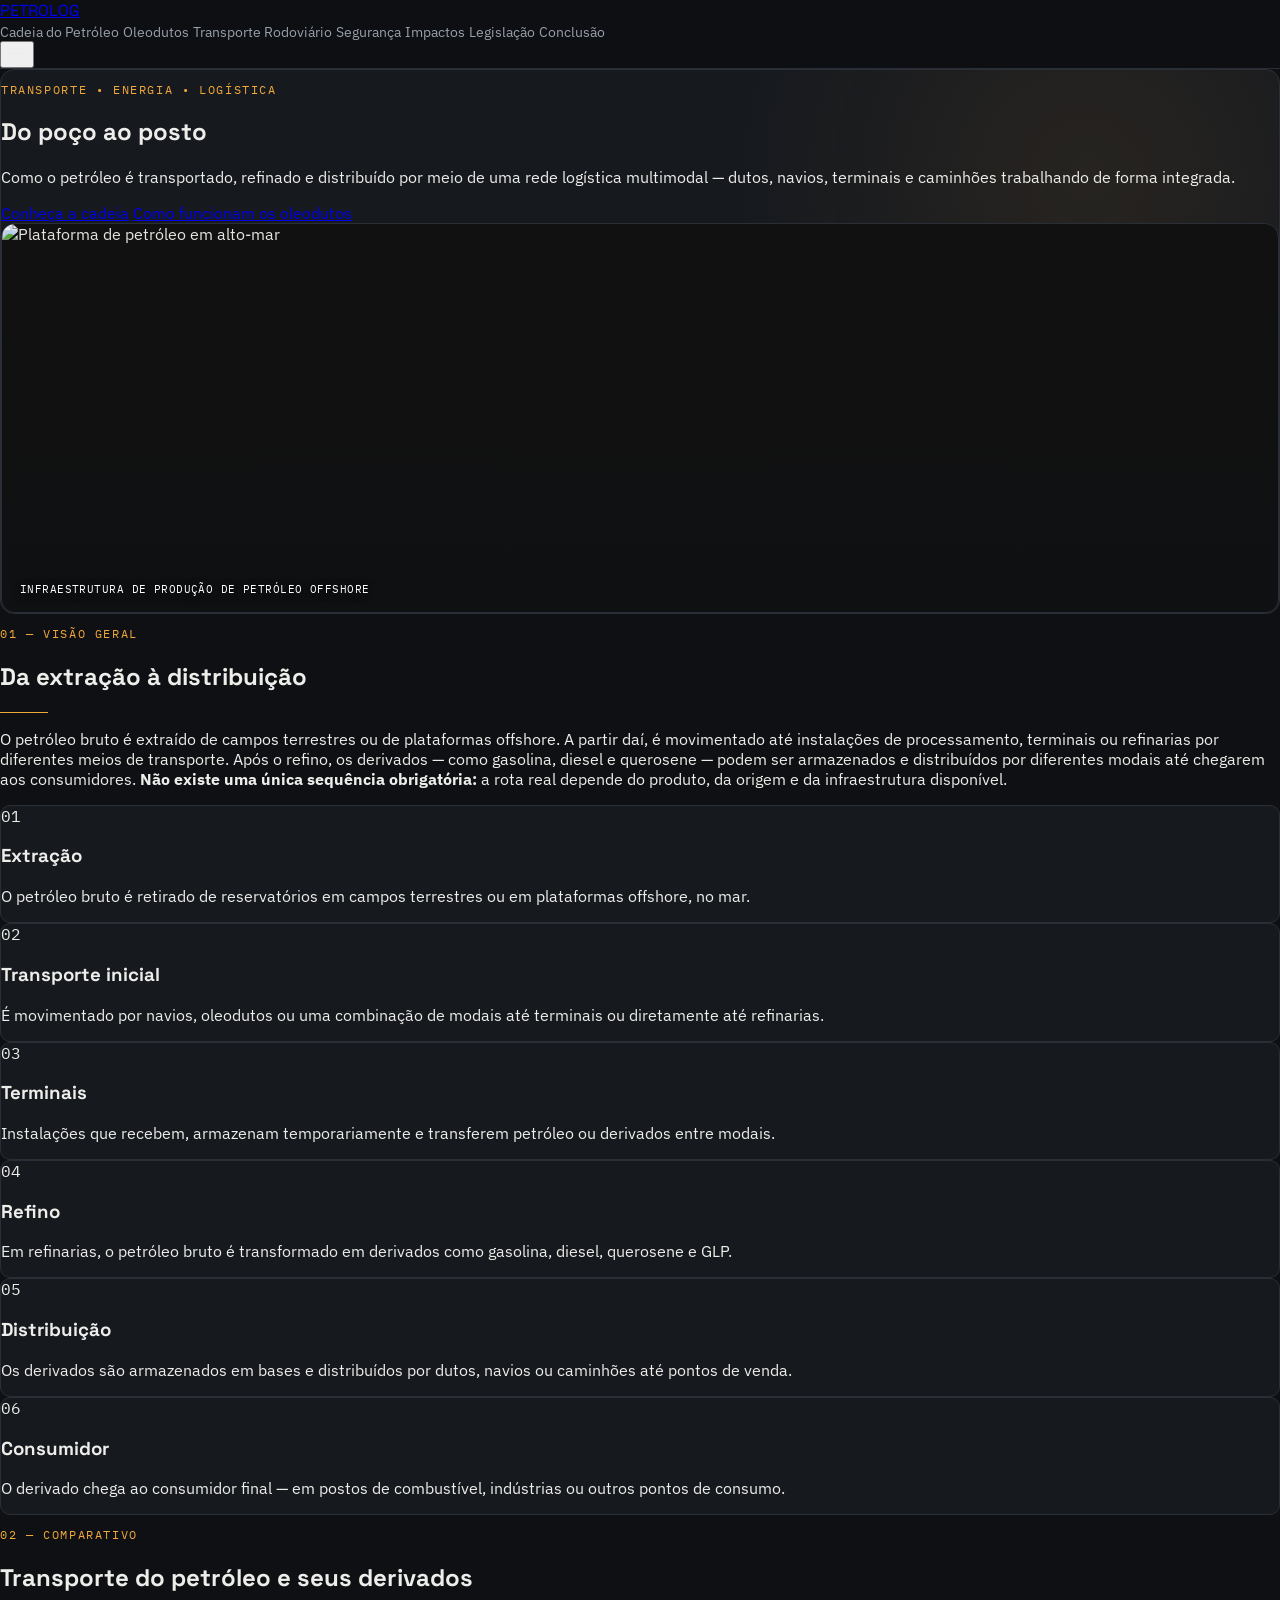
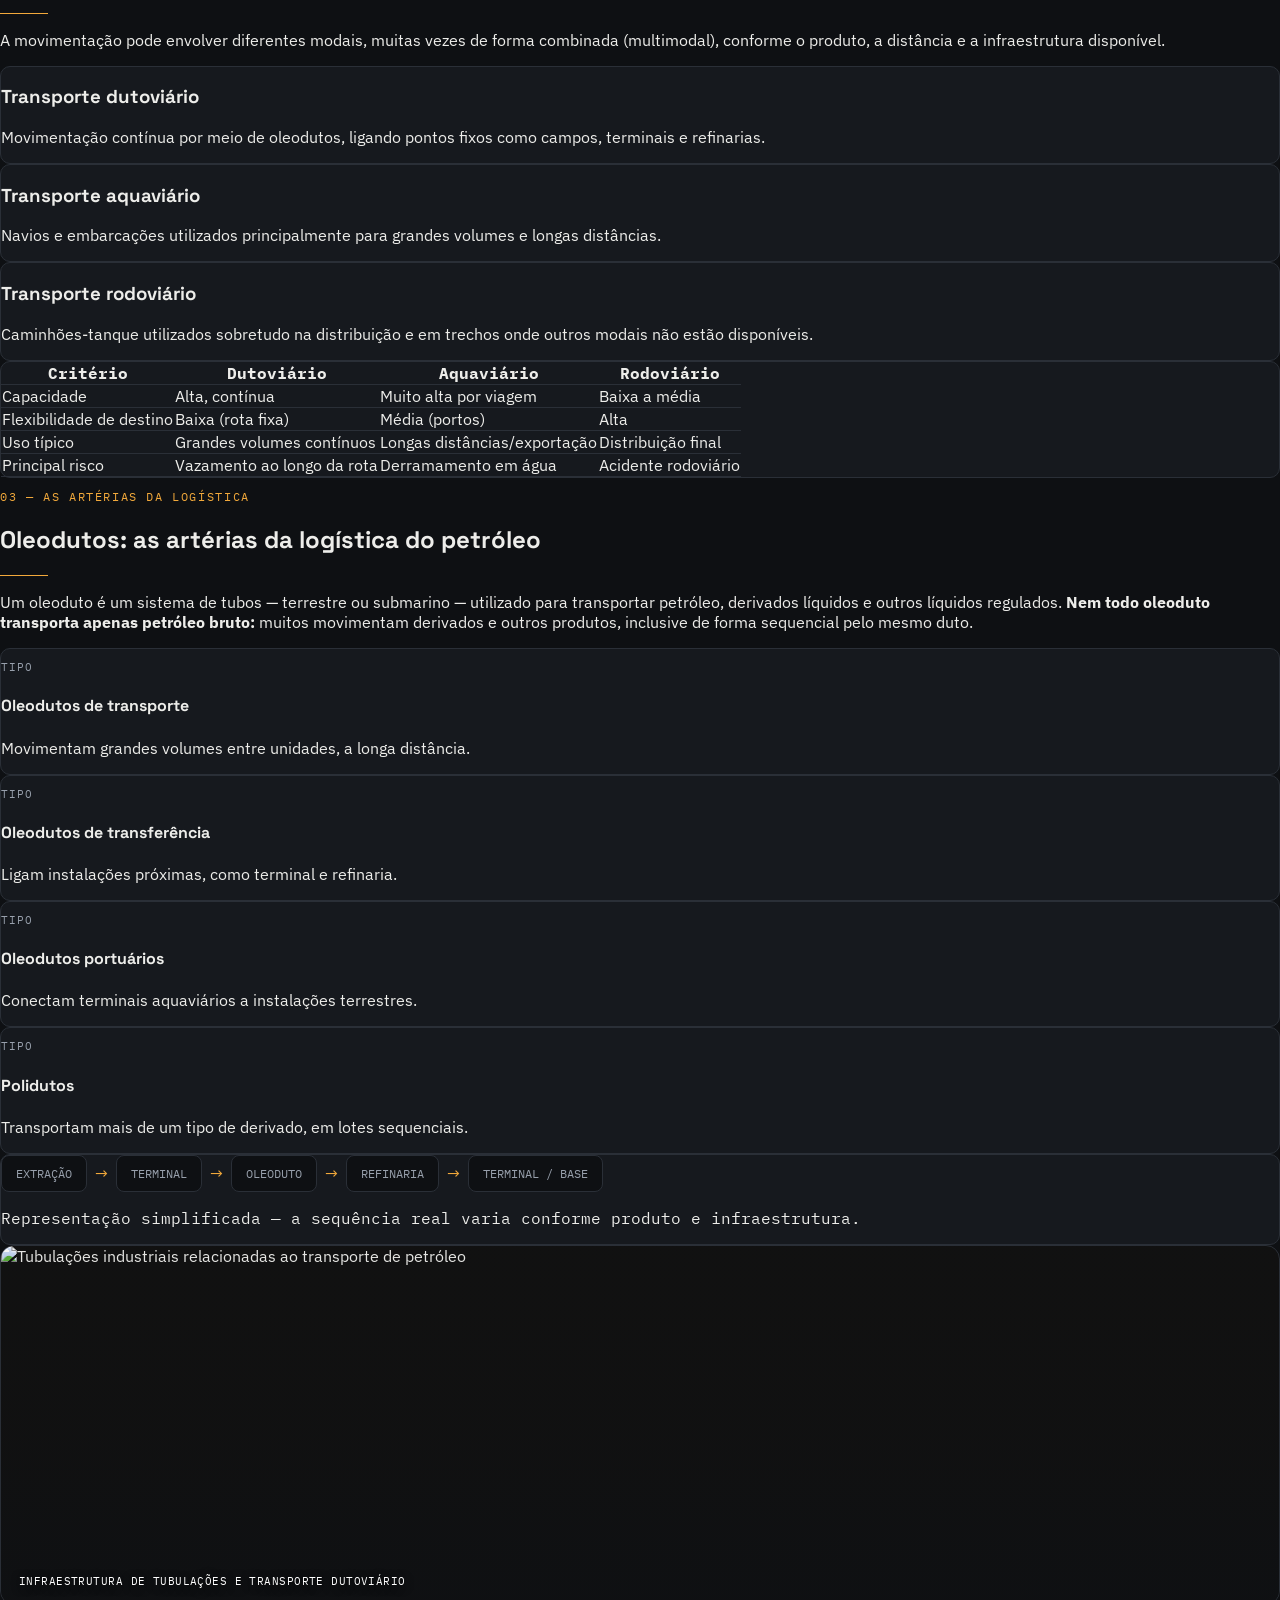
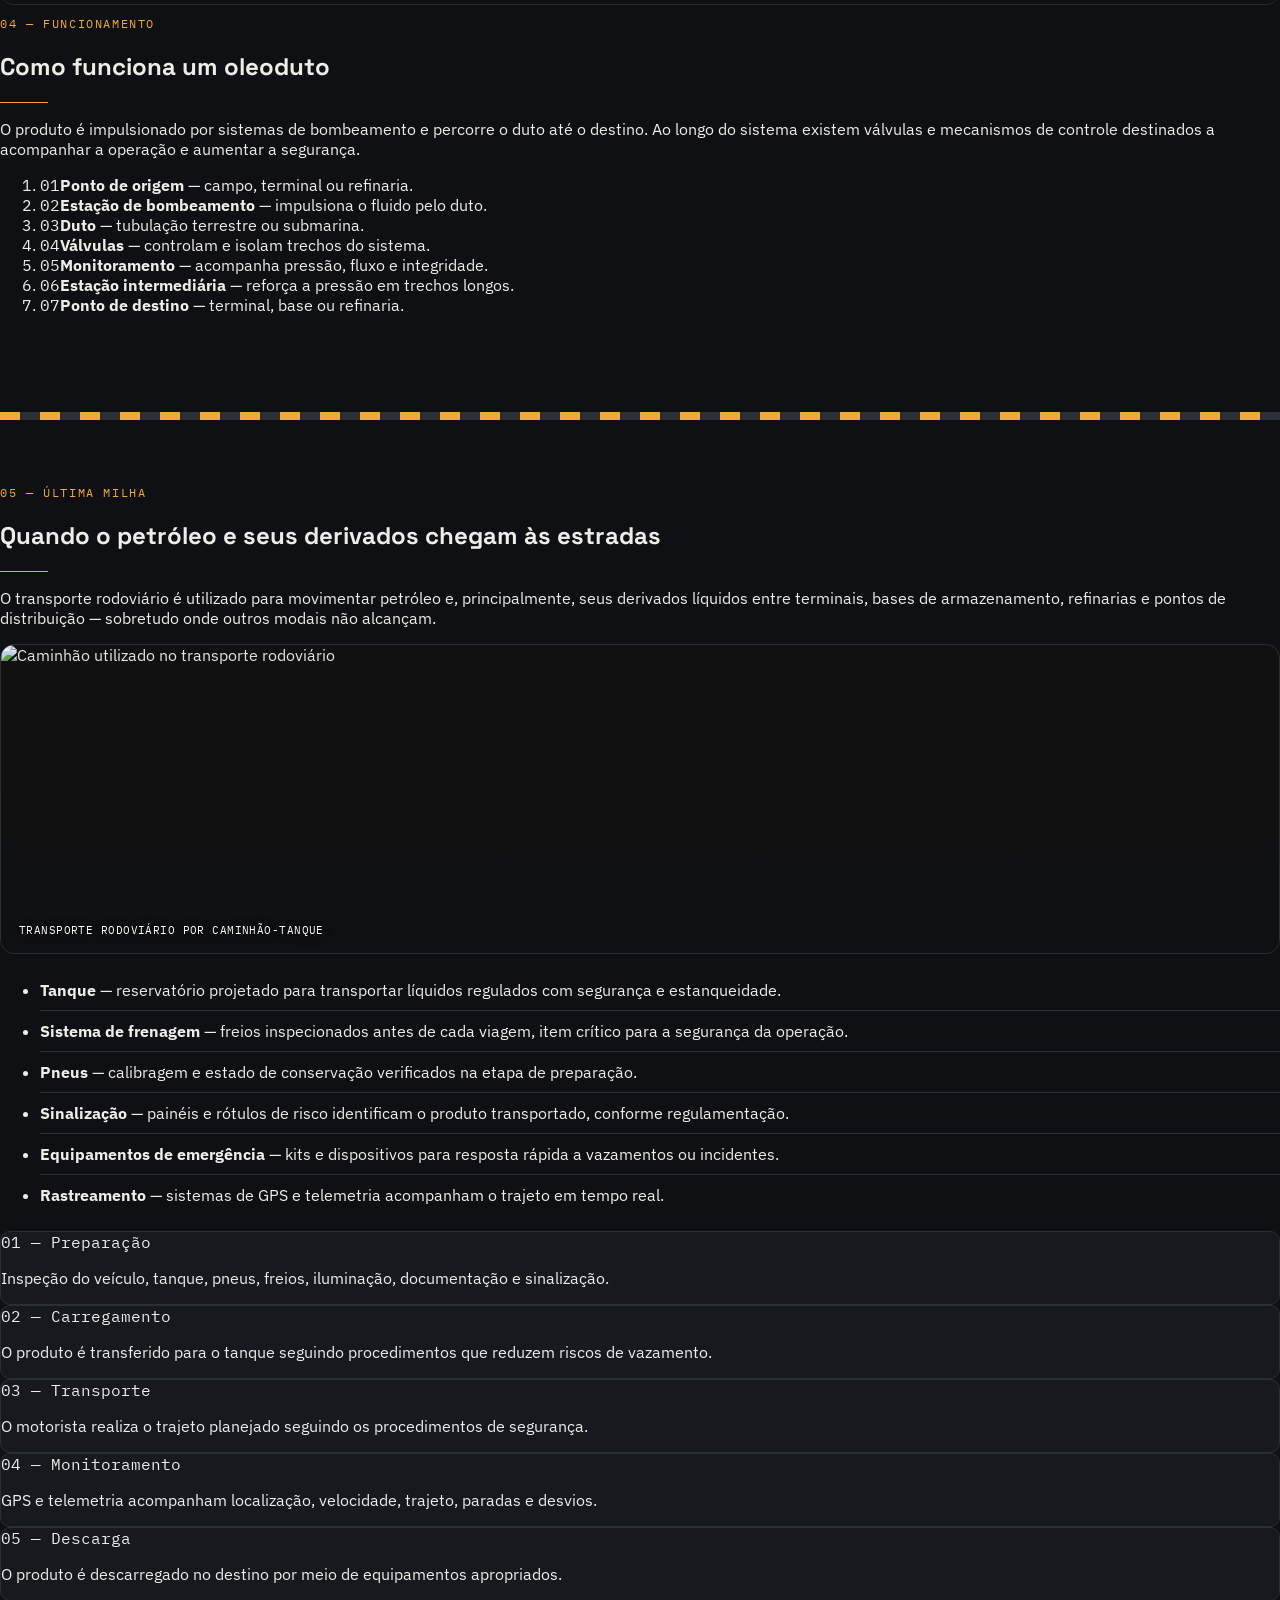
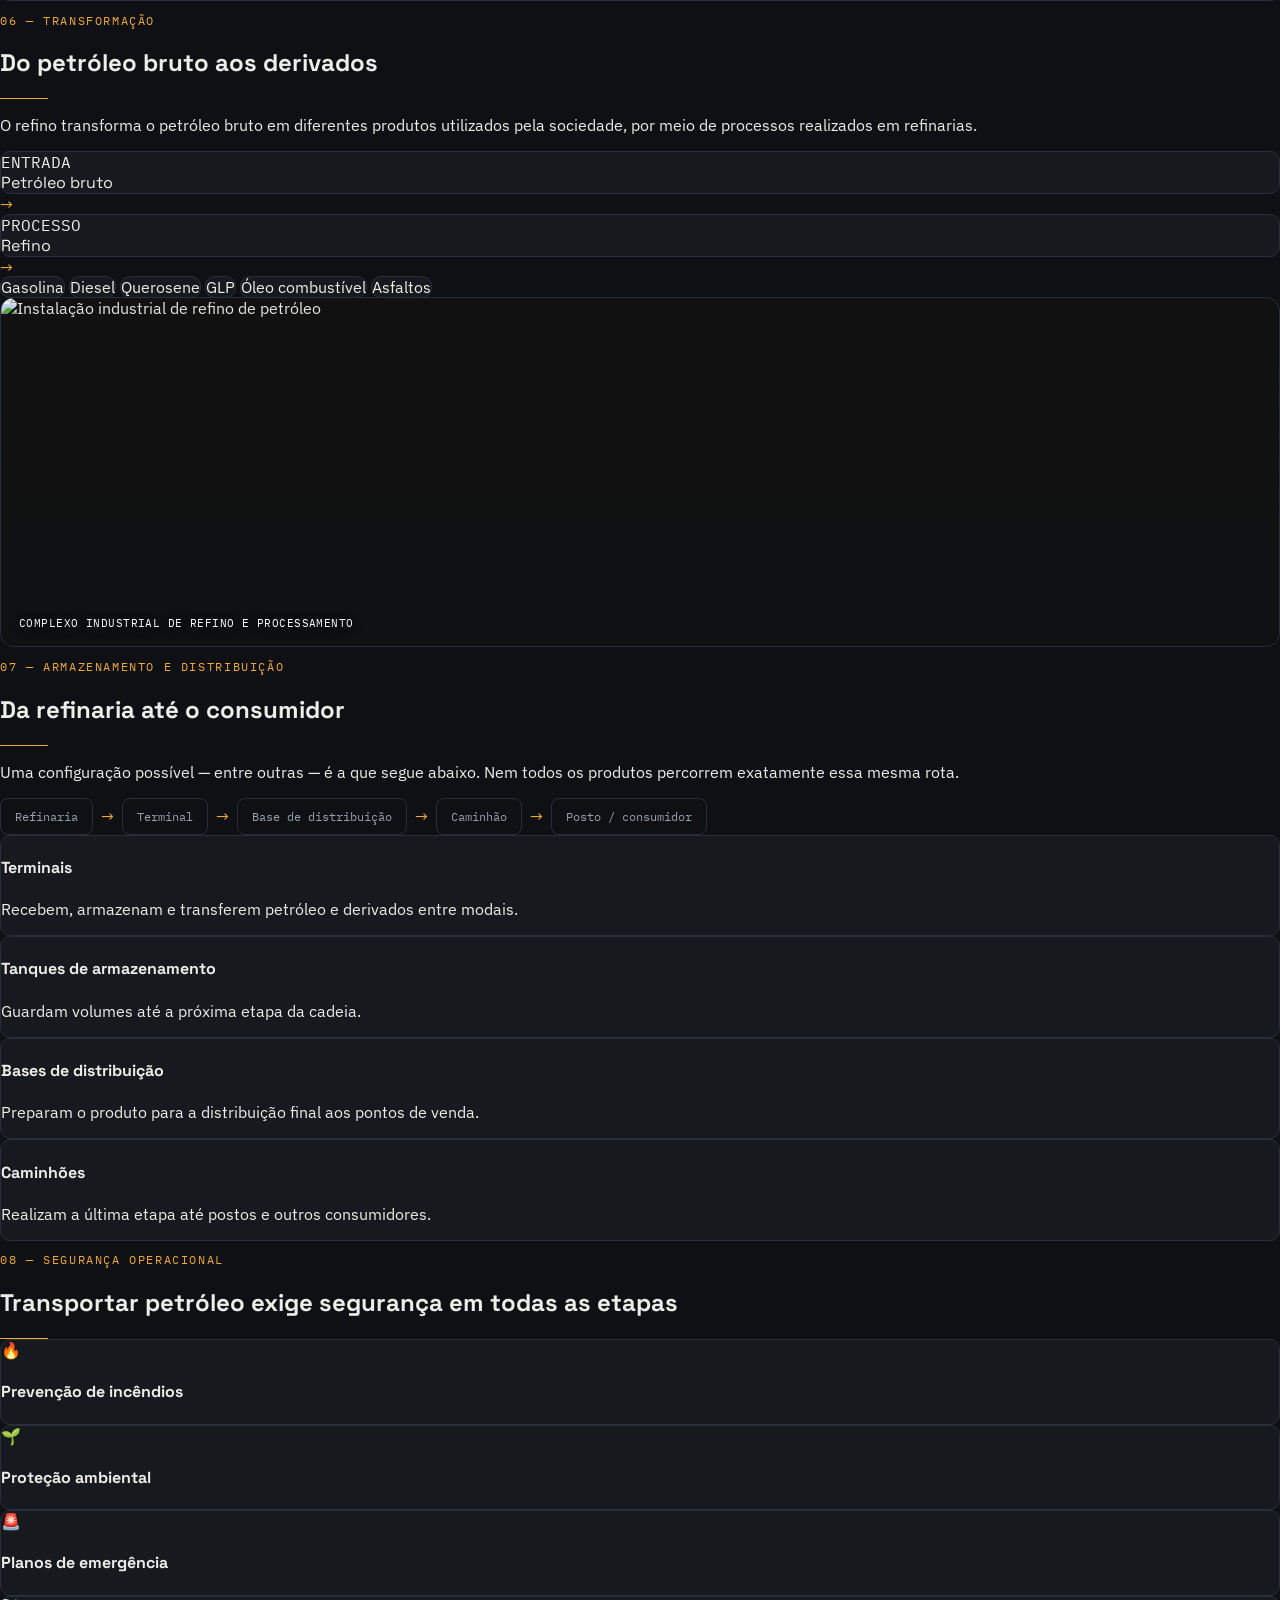
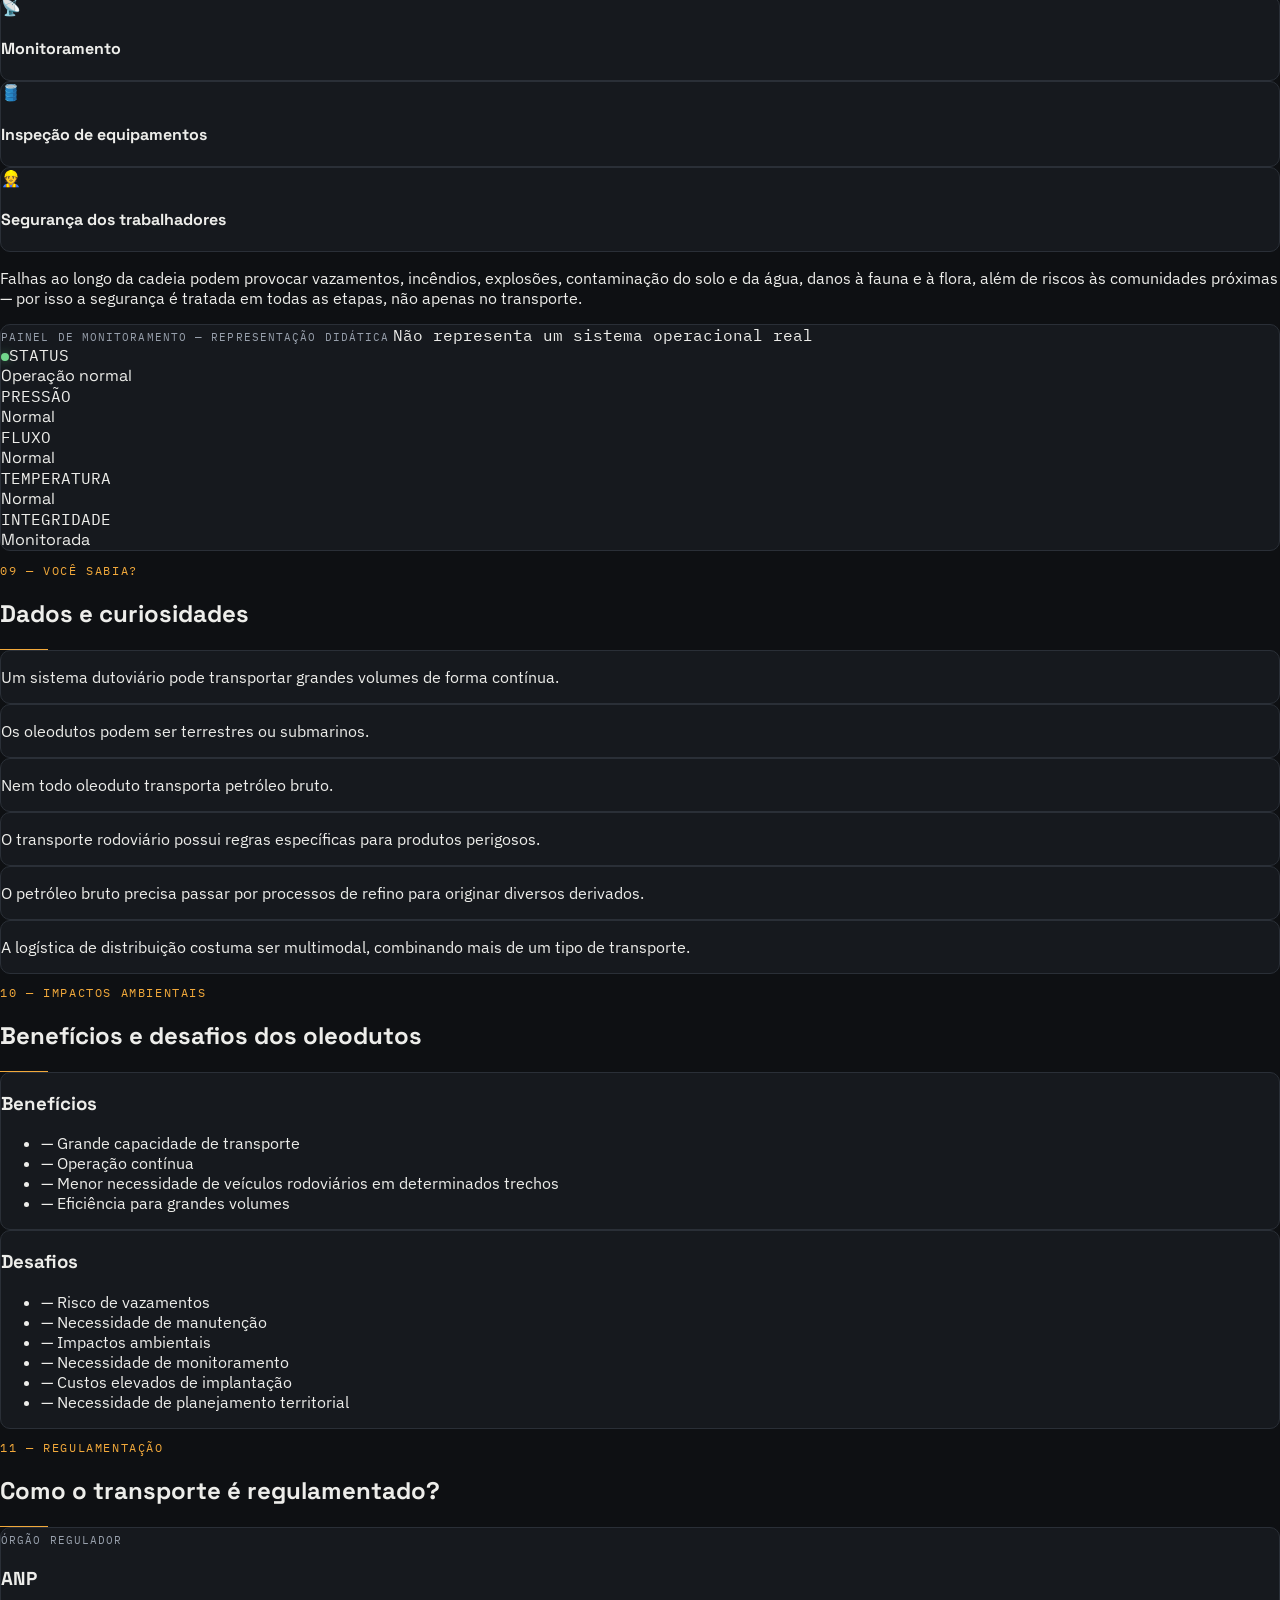
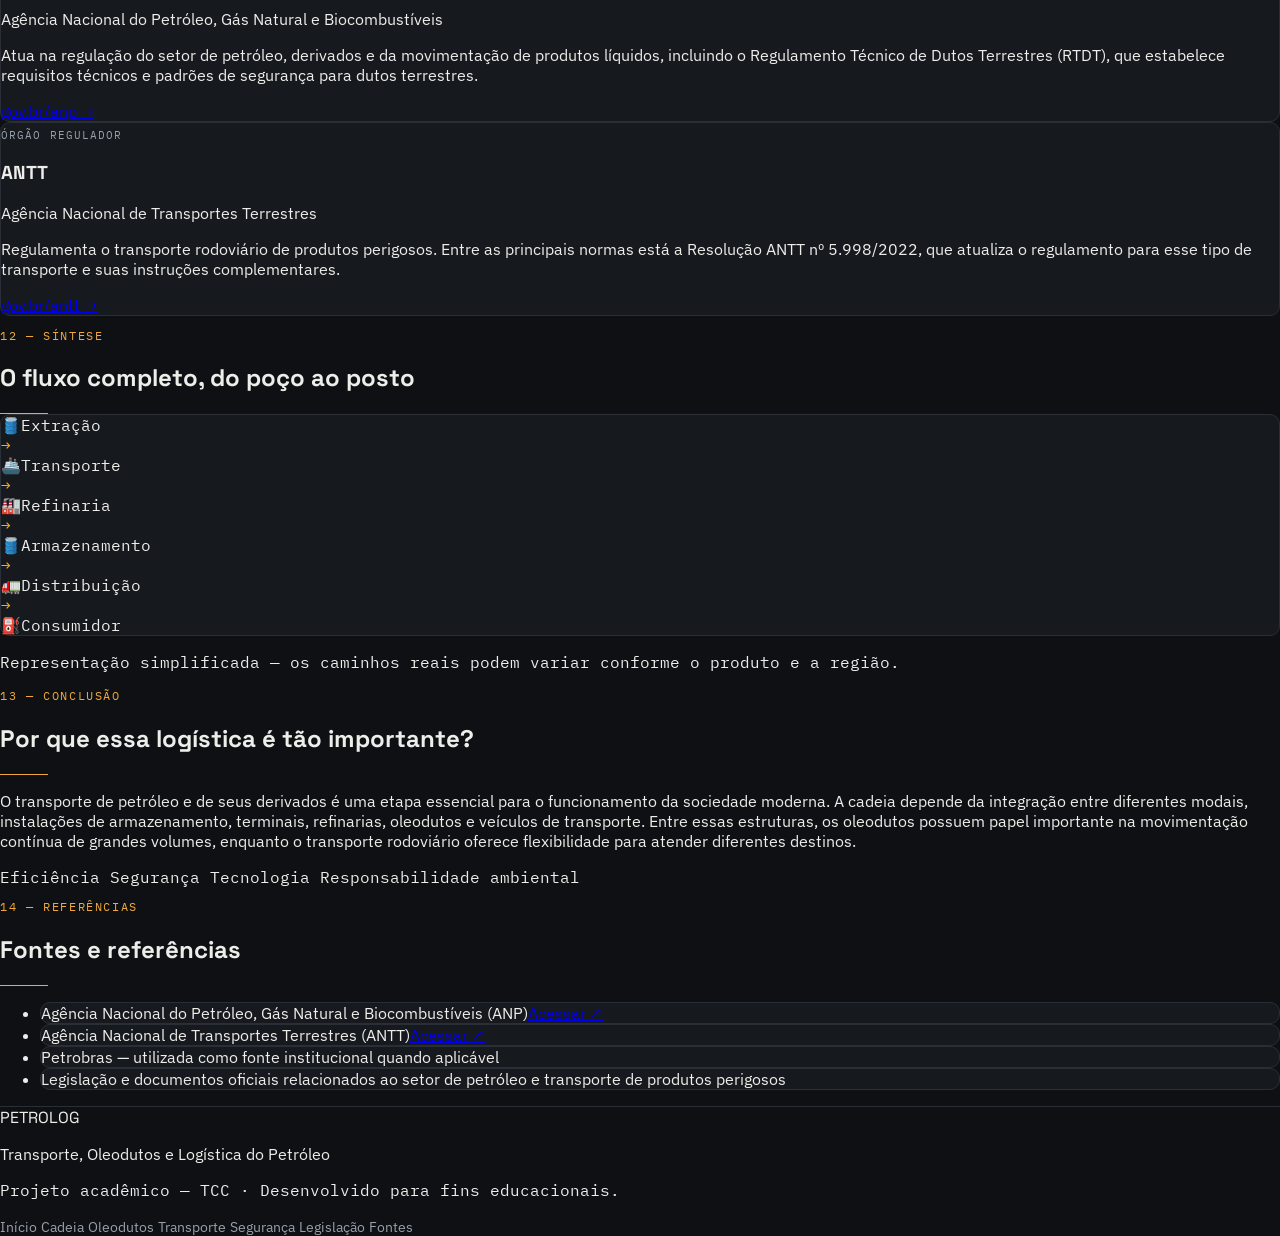
==== commit 661001f7: "Adicionei oq faltava" ====
--- a/index.html
+++ b/index.html
@@ -245,6 +245,11 @@
     </ol>
   </div>
 </section>
+
+<div class="road-container">
+  <div class="road"></div>
+  <div class="truck">🚛</div>
+</div>
 
 <!-- ============ SEÇÃO 5 — CAMINHÃO-TANQUE ============ -->
 <section id="rodoviario" class="py-20 px-5 md:px-8">
--- a/style.css
+++ b/style.css
@@ -297,3 +297,168 @@
     transform:translateY(0);
   }
 }
+
+/* =====================================
+   ANIMAÇÕES DE ENTRADA
+===================================== */
+
+@media (prefers-reduced-motion:no-preference){
+
+  .stage-card,
+  .panel,
+  .image-card{
+    opacity:.01;
+    transform:translateY(18px);
+    transition:
+      opacity .6s ease,
+      transform .6s ease,
+      border-color .25s ease,
+      box-shadow .25s ease;
+  }
+
+  .stage-card.is-visible,
+  .panel.is-visible,
+  .image-card.is-visible{
+    opacity:1;
+    transform:translateY(0);
+  }
+}
+
+/* =====================================
+   CAMINHÃO ANIMADO
+===================================== */
+
+.road-container{
+  position:relative;
+  height:90px;
+  overflow:hidden;
+  margin:40px 0;
+}
+
+.road{
+  position:absolute;
+  left:0;
+  right:0;
+  bottom:25px;
+  height:8px;
+  background:var(--border);
+}
+
+.road::after{
+  content:"";
+  position:absolute;
+  inset:0;
+
+  background:
+    repeating-linear-gradient(
+      to right,
+      var(--accent) 0 20px,
+      transparent 20px 40px
+    );
+
+  animation:roadMove 1s linear infinite;
+}
+
+.truck{
+  position:absolute;
+  left:-80px;
+  bottom:32px;
+
+  font-size:2.2rem;
+
+  animation:drive 12s linear infinite;
+}
+
+@keyframes drive{
+  from{
+    left:-80px;
+  }
+
+  to{
+    left:110%;
+  }
+}
+
+@keyframes roadMove{
+  from{
+    background-position:0 0;
+  }
+
+  to{
+    background-position:-40px 0;
+  }
+}
+
+/* =====================================
+   RESPONSIVIDADE EXTRA
+===================================== */
+
+@media (max-width:1024px){
+
+  .hero-box{
+    padding:3rem;
+  }
+
+  .flow-row{
+    justify-content:center;
+  }
+
+  .pipeline-image,
+  .refinery-image{
+    height:300px;
+  }
+}
+
+@media (max-width:640px){
+
+  h1{
+    font-size:2.3rem !important;
+    line-height:1.1;
+  }
+
+  h2{
+    font-size:1.8rem !important;
+  }
+
+  .hero-box{
+    padding:1.5rem;
+  }
+
+  .panel,
+  .stage-card{
+    padding:1rem;
+  }
+
+  .flow-step{
+    width:100%;
+    text-align:center;
+  }
+
+  .flow-arrow{
+    display:none;
+  }
+
+  .road-container{
+    height:70px;
+  }
+
+  .truck{
+    font-size:1.8rem;
+  }
+}
+
+@media (max-width:380px){
+
+  .eyebrow{
+    font-size:.62rem;
+  }
+
+  .tag{
+    font-size:.58rem;
+  }
+
+  .to-top{
+    width:36px;
+    height:36px;
+  }
+}
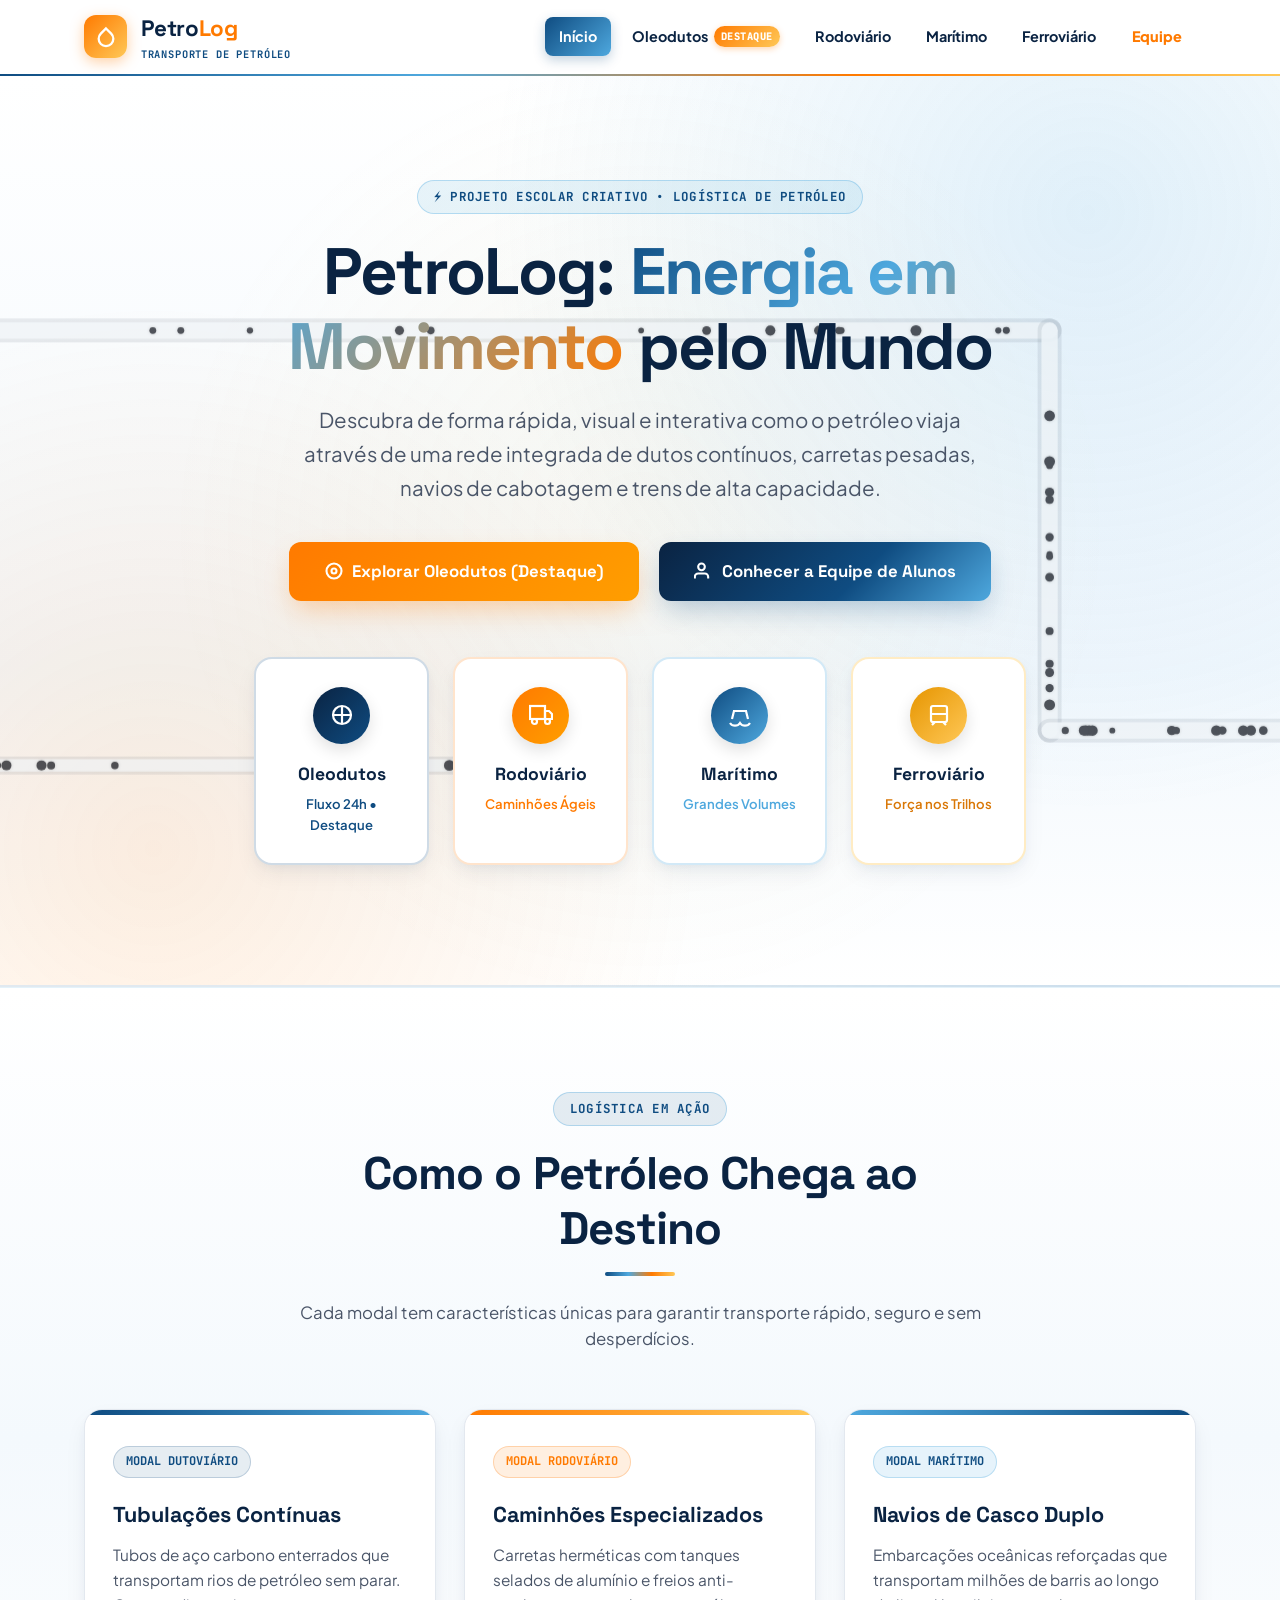
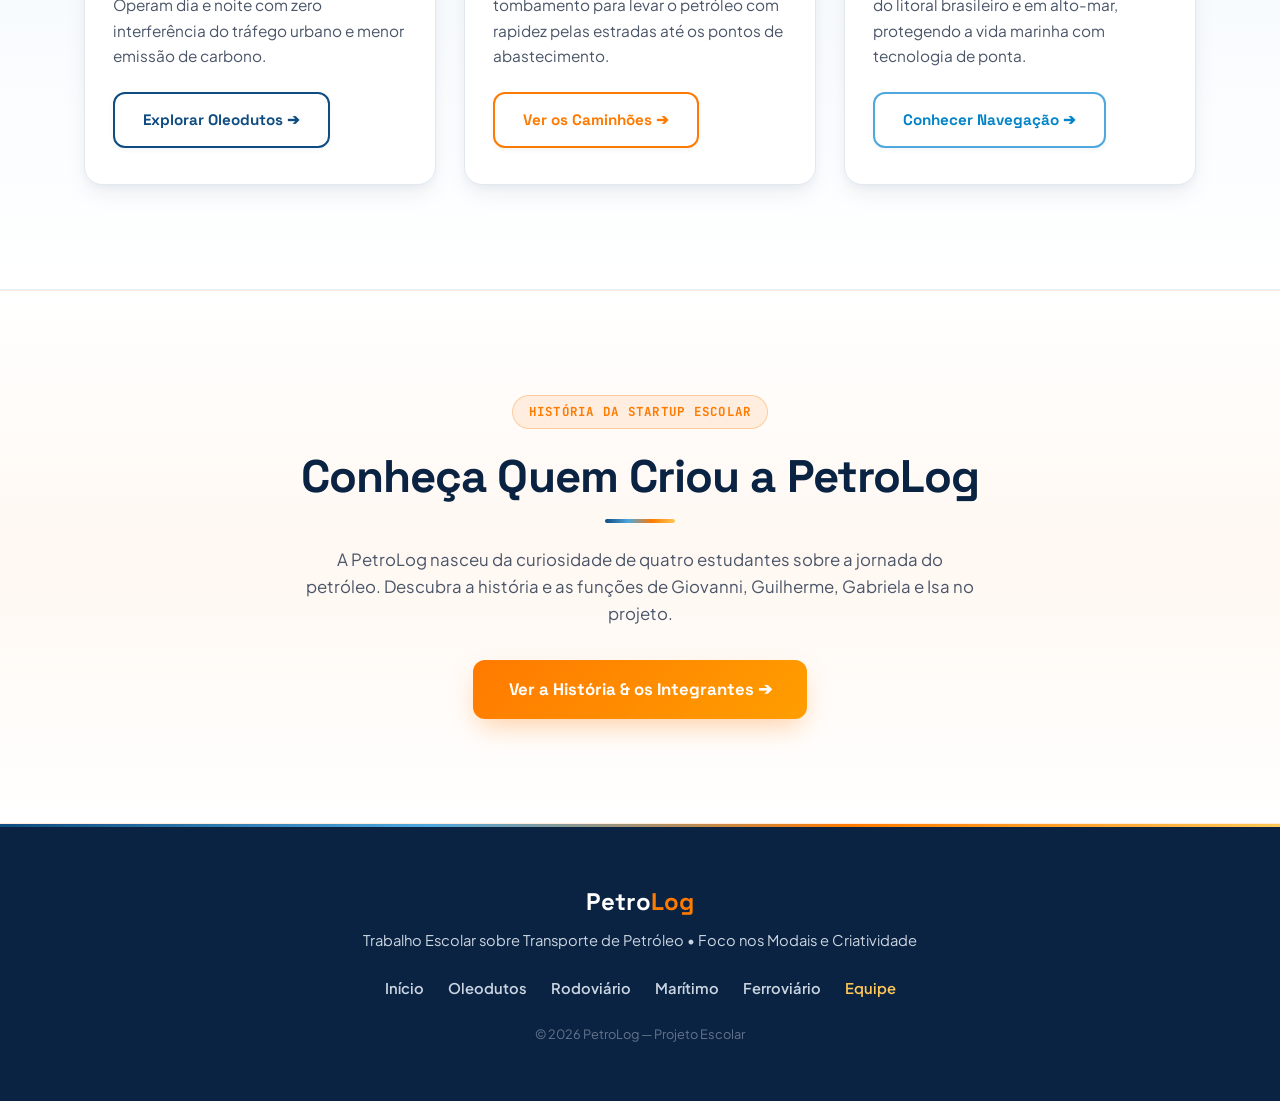
==== commit 23dca6be: "Mudança Total" ====
--- a/index.html
+++ b/index.html
@@ -1,581 +1,246 @@
 <!DOCTYPE html>
 <html lang="pt-BR">
 <head>
-<meta charset="UTF-8">
-<meta name="viewport" content="width=device-width, initial-scale=1.0">
-<title>PETROLOG — Transporte, Oleodutos e Logística do Petróleo</title>
-<meta name="description" content="Trabalho acadêmico sobre a cadeia logística do petróleo: extração, transporte, oleodutos, refino e distribuição de derivados.">
-
-<link rel="preconnect" href="https://fonts.googleapis.com">
-<link rel="preconnect" href="https://fonts.gstatic.com" crossorigin>
-<link href="https://fonts.googleapis.com/css2?family=Space+Grotesk:wght@500;600;700&family=IBM+Plex+Sans:wght@400;500;600&family=IBM+Plex+Mono:wght@400;500&display=swap" rel="stylesheet">
-
-<link rel="stylesheet" href="style.css">
-
-<!-- Tailwind CSS (utilitários de layout, espaçamento e responsividade usados no HTML) -->
-<script src="https://cdn.tailwindcss.com"></script>
+  <meta charset="UTF-8">
+  <meta name="viewport" content="width=device-width, initial-scale=1.0">
+  <title>PetroLog — O Futuro do Transporte de Petróleo</title>
+  <meta name="description" content="Projeto escolar da PetroLog focado no transporte de petróleo pelos modais dutoviário, rodoviário, marítimo e ferroviário.">
+
+  <!-- Fontes do Google -->
+  <link rel="preconnect" href="https://fonts.googleapis.com">
+  <link rel="preconnect" href="https://fonts.gstatic.com" crossorigin>
+  <link href="https://fonts.googleapis.com/css2?family=JetBrains+Mono:wght@500;600;700&family=Plus+Jakarta+Sans:wght@400;500;600;700;800&family=Space+Grotesk:wght@600;700;800&display=swap" rel="stylesheet">
+
+  <link rel="stylesheet" href="style.css">
 </head>
 <body>
 
-<!-- ============ HEADER ============ -->
-<header class="site">
-  <div class="max-w-6xl mx-auto px-5 md:px-8 h-16 flex items-center justify-between">
-    <a href="#inicio" class="flex items-center gap-2">
-      <div class="font-display font-bold text-lg">PETROLOG</div>
-    </a>
-
-    <nav class="hidden lg:flex items-center gap-7">
-      <a href="#cadeia" class="nav-link">Cadeia do Petróleo</a>
-      <a href="#oleodutos" class="nav-link">Oleodutos</a>
-      <a href="#rodoviario" class="nav-link">Transporte Rodoviário</a>
-      <a href="#seguranca" class="nav-link">Segurança</a>
-      <a href="#impactos" class="nav-link">Impactos</a>
-      <a href="#legislacao" class="nav-link">Legislação</a>
-      <a href="#conclusao" class="nav-link">Conclusão</a>
-    </nav>
-
-    <button id="menuBtn" aria-label="Abrir menu" aria-expanded="false" class="lg:hidden p-2 border border-[var(--border)] rounded-lg">
-      <svg width="18" height="18" viewBox="0 0 24 24" fill="none" stroke="#EDEDEA" stroke-width="2"><line x1="3" y1="6" x2="21" y2="6"/><line x1="3" y1="12" x2="21" y2="12"/><line x1="3" y1="18" x2="21" y2="18"/></svg>
-    </button>
-  </div>
-
-  <div id="mobileMenu" class="mobile-menu lg:hidden">
-    <div class="px-5 py-3 flex flex-col gap-1">
-      <a href="#inicio" class="py-2 nav-link mobile-link">Início</a>
-      <a href="#cadeia" class="py-2 nav-link mobile-link">Cadeia do Petróleo</a>
-      <a href="#oleodutos" class="py-2 nav-link mobile-link">Oleodutos</a>
-      <a href="#rodoviario" class="py-2 nav-link mobile-link">Transporte Rodoviário</a>
-      <a href="#seguranca" class="py-2 nav-link mobile-link">Segurança</a>
-      <a href="#impactos" class="py-2 nav-link mobile-link">Impactos</a>
-      <a href="#legislacao" class="py-2 nav-link mobile-link">Legislação</a>
-      <a href="#conclusao" class="py-2 nav-link mobile-link">Conclusão</a>
+  <!-- Header & Navegação -->
+  <header class="site-header">
+    <div class="container nav-container">
+      <a href="index.html" class="brand-logo">
+        <div class="logo-badge">
+          <svg width="22" height="22" viewBox="0 0 24 24" fill="none" stroke="currentColor" stroke-width="2.5">
+            <path d="M12 2.69l5.66 5.66a8 8 0 1 1-11.31 0z"></path>
+          </svg>
+        </div>
+        <div>
+          <span class="logo-title">Petro<span>Log</span></span>
+          <span class="logo-subtitle">Transporte de Petróleo</span>
+        </div>
+      </a>
+
+      <nav aria-label="Navegação Principal">
+        <ul class="nav-menu">
+          <li><a href="index.html" class="nav-link active">Início</a></li>
+          <li>
+            <a href="dutoviario.html" class="nav-link">
+              Oleodutos
+              <span class="badge-destaque">Destaque</span>
+            </a>
+          </li>
+          <li><a href="rodoviario.html" class="nav-link">Rodoviário</a></li>
+          <li><a href="maritimo.html" class="nav-link">Marítimo</a></li>
+          <li><a href="ferroviario.html" class="nav-link">Ferroviário</a></li>
+          <li><a href="equipe.html" class="nav-link" style="color: var(--orange-energy); font-weight: 800;">Equipe</a></li>
+        </ul>
+      </nav>
+
+      <button id="mobileMenuBtn" class="mobile-btn" aria-label="Abrir Menu">
+        <svg width="24" height="24" viewBox="0 0 24 24" fill="none" stroke="currentColor" stroke-width="2"><line x1="3" y1="6" x2="21" y2="6"/><line x1="3" y1="12" x2="21" y2="12"/><line x1="3" y1="18" x2="21" y2="18"/></svg>
+      </button>
     </div>
-  </div>
-</header>
-
-<main>
-
-<!-- ============ HERO ============ -->
-<section id="inicio" class="px-5 md:px-8 py-16 md:py-20">
-  <div class="max-w-6xl mx-auto hero-box px-6 md:px-14 py-14 md:py-20">
-    <p class="eyebrow mb-4">TRANSPORTE • ENERGIA • LOGÍSTICA</p>
-
-    <h1 class="font-display font-bold text-4xl sm:text-5xl md:text-6xl leading-tight max-w-2xl">
-      Do poço ao posto
-    </h1>
-
-    <p class="mt-5 max-w-xl text-[var(--muted)] text-base md:text-lg leading-relaxed">
-      Como o petróleo é transportado, refinado e distribuído por meio de uma rede logística multimodal — dutos, navios, terminais e caminhões trabalhando de forma integrada.
-    </p>
-
-    <div class="mt-8 flex flex-wrap gap-3">
-      <a href="#cadeia" class="px-5 py-3 rounded-lg bg-[var(--accent)] text-[#0E1013] font-semibold text-sm">Conheça a cadeia</a>
-      <a href="#oleodutos" class="px-5 py-3 rounded-lg border border-[var(--border)] text-[var(--text)] text-sm">Como funcionam os oleodutos</a>
+
+    <!-- Mobile Drawer -->
+    <div id="mobileDrawer" class="mobile-menu-drawer">
+      <a href="index.html" class="nav-link active">Início</a>
+      <a href="dutoviario.html" class="nav-link">Oleodutos (Destaque)</a>
+      <a href="rodoviario.html" class="nav-link">Rodoviário</a>
+      <a href="maritimo.html" class="nav-link">Marítimo</a>
+      <a href="ferroviario.html" class="nav-link">Ferroviário</a>
+      <a href="equipe.html" class="nav-link" style="color: var(--orange-energy); font-weight: 800;">Equipe do Projeto</a>
     </div>
-
-    <div class="image-card hero-image mt-10">
-      <img loading="eager" src="https://lh7-us.googleusercontent.com/MJsVUedvKydxIh5YzBiR0Z9U3qNYdbUAEYAmwwIMJFS-f5Hd5MW0jwlyvYSM4-VkHoSGJ42VljW0z3q7sYrCHKVH6VK8FFdOP72X_uW6amXF6NBCHgrwnaOc1ZvFkw3aYi4sX35hgxhb"
-           alt="Plataforma de petróleo em alto-mar">
-      <div class="image-caption">Infraestrutura de produção de petróleo offshore</div>
+  </header>
+
+  <main>
+    <!-- ==========================================================================
+         HERO SECTION: COM FUNDO DEGRADÊ SUAVE, LUZES E OLEODUTOS INDUSTRIAIS
+         ========================================================================== -->
+    <section class="hero-wrapper">
+      <canvas id="pipelineCanvas"></canvas>
+
+      <div class="container hero-content">
+        <div class="eyebrow-tag">
+          ⚡ PROJETO ESCOLAR CRIATIVO • LOGÍSTICA DE PETRÓLEO
+        </div>
+
+        <h1 class="hero-title">
+          PetroLog: <span class="highlight-gradient">Energia em Movimento</span> pelo Mundo
+        </h1>
+
+        <p class="hero-subtitle">
+          Descubra de forma rápida, visual e interativa como o petróleo viaja através de uma rede integrada de dutos contínuos, carretas pesadas, navios de cabotagem e trens de alta capacidade.
+        </p>
+
+        <div style="display: flex; gap: 1.25rem; justify-content: center; flex-wrap: wrap;">
+          <a href="dutoviario.html" class="btn btn-orange btn-lg">
+            <svg width="20" height="20" viewBox="0 0 24 24" fill="none" stroke="currentColor" stroke-width="2.5"><circle cx="12" cy="12" r="9"/><circle cx="12" cy="12" r="3"/></svg>
+            Explorar Oleodutos (Destaque)
+          </a>
+          <a href="equipe.html" class="btn btn-blue btn-lg">
+            <svg width="20" height="20" viewBox="0 0 24 24" fill="none" stroke="currentColor" stroke-width="2.5"><path d="M17 21v-2a4 4 0 0 0-4-4H5a4 4 0 0 0-4 4v2"/><circle cx="9" cy="7" r="4"/></svg>
+            Conhecer a Equipe de Alunos
+          </a>
+        </div>
+
+        <!-- Vitrine com os 4 Modais Coloridos -->
+        <div class="hero-modals-nav">
+          <!-- Dutoviário: Azul Petróleo (#0F4C81) -->
+          <a href="dutoviario.html" class="modal-nav-card theme-duto">
+            <div class="modal-icon-circle icon-duto">
+              <svg width="24" height="24" viewBox="0 0 24 24" fill="none" stroke="currentColor" stroke-width="2.2"><circle cx="12" cy="12" r="9"/><path d="M12 3v18M3 12h18"/></svg>
+            </div>
+            <strong class="modal-nav-title">Oleodutos</strong>
+            <span class="modal-nav-desc" style="color: var(--petro-blue);">Fluxo 24h • Destaque</span>
+          </a>
+
+          <!-- Rodoviário: Laranja Energético (#FF7A00) -->
+          <a href="rodoviario.html" class="modal-nav-card theme-rodo">
+            <div class="modal-icon-circle icon-rodo">
+              <svg width="24" height="24" viewBox="0 0 24 24" fill="none" stroke="currentColor" stroke-width="2.2"><rect x="1" y="3" width="15" height="13"/><polygon points="16 8 20 8 23 11 23 16 16 16 16 8"/><circle cx="5.5" cy="18.5" r="2.5"/><circle cx="18.5" cy="18.5" r="2.5"/></svg>
+            </div>
+            <strong class="modal-nav-title">Rodoviário</strong>
+            <span class="modal-nav-desc" style="color: var(--orange-energy);">Caminhões Ágeis</span>
+          </a>
+
+          <!-- Marítimo: Azul Claro (#4EA8DE) -->
+          <a href="maritimo.html" class="modal-nav-card theme-mari">
+            <div class="modal-icon-circle icon-mari">
+              <svg width="24" height="24" viewBox="0 0 24 24" fill="none" stroke="currentColor" stroke-width="2.2"><path d="M2 20a6 6 0 0 0 10 0 6 6 0 0 0 10 0M4 16l2-8h12l2 8"/></svg>
+            </div>
+            <strong class="modal-nav-title">Marítimo</strong>
+            <span class="modal-nav-desc" style="color: var(--sky-blue);">Grandes Volumes</span>
+          </a>
+
+          <!-- Ferroviário: Dourado (#FFC857) -->
+          <a href="ferroviario.html" class="modal-nav-card theme-ferro">
+            <div class="modal-icon-circle icon-ferro">
+              <svg width="24" height="24" viewBox="0 0 24 24" fill="none" stroke="currentColor" stroke-width="2.2"><rect x="4" y="3" width="16" height="16" rx="2"/><path d="M4 11h16M8 19l-3 3M16 19l3 3"/></svg>
+            </div>
+            <strong class="modal-nav-title">Ferroviário</strong>
+            <span class="modal-nav-desc" style="color: #D97706;">Força nos Trilhos</span>
+          </a>
+        </div>
+      </div>
+    </section>
+
+    <!-- ==========================================================================
+         SEÇÃO COM CARDS MODERNOS E BORDAS EM GRADIENTE
+         ========================================================================== -->
+    <section class="section section-alt-blue">
+      <div class="container">
+        <div class="section-header">
+          <span class="eyebrow-tag" style="background: rgba(15, 76, 129, 0.1); color: var(--petro-blue);">
+            LOGÍSTICA EM AÇÃO
+          </span>
+          <h2 class="section-title">Como o Petróleo Chega ao Destino</h2>
+          <div class="gradient-bar"></div>
+          <p class="section-desc">
+            Cada modal tem características únicas para garantir transporte rápido, seguro e sem desperdícios.
+          </p>
+        </div>
+
+        <div class="clean-cards-grid">
+          <!-- Card 1: Dutoviário -->
+          <div class="card-clean">
+            <div class="card-badge badge-blue">
+              MODAL DUTOVIÁRIO
+            </div>
+            <h3 class="card-heading">Tubulações Contínuas</h3>
+            <p class="card-paragraph">
+              Tubos de aço carbono enterrados que transportam rios de petróleo sem parar. Operam dia e noite com zero interferência do tráfego urbano e menor emissão de carbono.
+            </p>
+            <div style="margin-top: auto; padding-top: 1.5rem;">
+              <a href="dutoviario.html" class="btn btn-outline-custom" style="border-color: var(--petro-blue); color: var(--petro-blue);">
+                Explorar Oleodutos ➔
+              </a>
+            </div>
+          </div>
+
+          <!-- Card 2: Rodoviário -->
+          <div class="card-clean accent-orange">
+            <div class="card-badge badge-orange">
+              MODAL RODOVIÁRIO
+            </div>
+            <h3 class="card-heading">Caminhões Especializados</h3>
+            <p class="card-paragraph">
+              Carretas herméticas com tanques selados de alumínio e freios anti-tombamento para levar o petróleo com rapidez pelas estradas até os pontos de abastecimento.
+            </p>
+            <div style="margin-top: auto; padding-top: 1.5rem;">
+              <a href="rodoviario.html" class="btn btn-outline-custom" style="border-color: var(--orange-energy); color: var(--orange-energy);">
+                Ver os Caminhões ➔
+              </a>
+            </div>
+          </div>
+
+          <!-- Card 3: Marítimo -->
+          <div class="card-clean accent-sky">
+            <div class="card-badge badge-sky">
+              MODAL MARÍTIMO
+            </div>
+            <h3 class="card-heading">Navios de Casco Duplo</h3>
+            <p class="card-paragraph">
+              Embarcações oceânicas reforçadas que transportam milhões de barris ao longo do litoral brasileiro e em alto-mar, protegendo a vida marinha com tecnologia de ponta.
+            </p>
+            <div style="margin-top: auto; padding-top: 1.5rem;">
+              <a href="maritimo.html" class="btn btn-outline-custom" style="border-color: var(--sky-blue); color: #0284C7;">
+                Conhecer Navegação ➔
+              </a>
+            </div>
+          </div>
+        </div>
+      </div>
+    </section>
+
+    <!-- ==========================================================================
+         CALL TO ACTION DA EQUIPE: FAIXA COM DEGRADÊ AQUECIDO E COLORIDO
+         ========================================================================== -->
+    <section class="section section-alt-warm">
+      <div class="container" style="text-align: center;">
+        <div style="max-width: 680px; margin: 0 auto;">
+          <span class="eyebrow-tag" style="color: var(--orange-energy); background: rgba(255, 122, 0, 0.1); border-color: rgba(255, 122, 0, 0.3);">
+            HISTÓRIA DA STARTUP ESCOLAR
+          </span>
+          <h2 class="section-title">Conheça Quem Criou a PetroLog</h2>
+          <div class="gradient-bar"></div>
+          <p class="section-desc" style="margin-bottom: 2rem;">
+            A PetroLog nasceu da curiosidade de quatro estudantes sobre a jornada do petróleo. Descubra a história e as funções de Giovanni, Guilherme, Gabriela e Isa no projeto.
+          </p>
+          <a href="equipe.html" class="btn btn-orange btn-lg">
+            Ver a História & os Integrantes ➔
+          </a>
+        </div>
+      </div>
+    </section>
+  </main>
+
+  <!-- Footer -->
+  <footer class="site-footer">
+    <div class="container">
+      <div class="footer-brand">Petro<span>Log</span></div>
+      <p class="footer-text">Trabalho Escolar sobre Transporte de Petróleo • Foco nos Modais e Criatividade</p>
+      <div class="footer-nav">
+        <a href="index.html">Início</a>
+        <a href="dutoviario.html">Oleodutos</a>
+        <a href="rodoviario.html">Rodoviário</a>
+        <a href="maritimo.html">Marítimo</a>
+        <a href="ferroviario.html">Ferroviário</a>
+        <a href="equipe.html" style="color: var(--gold-energy);">Equipe</a>
+      </div>
+      <div class="footer-copyright">© 2026 PetroLog — Projeto Escolar</div>
     </div>
-  </div>
-</section>
-
-<!-- ============ SEÇÃO 1 — CADEIA DO PETRÓLEO ============ -->
-<section id="cadeia" class="py-20 px-5 md:px-8">
-  <div class="max-w-6xl mx-auto">
-    <p class="eyebrow">01 — Visão geral</p>
-    <h2 class="font-display font-bold text-3xl md:text-4xl mt-2 max-w-2xl">Da extração à distribuição</h2>
-    <div class="divider my-5"></div>
-    <p class="max-w-2xl text-[var(--muted)] leading-relaxed">
-      O petróleo bruto é extraído de campos terrestres ou de plataformas offshore. A partir daí, é movimentado até instalações de processamento, terminais ou refinarias por diferentes meios de transporte. Após o refino, os derivados — como gasolina, diesel e querosene — podem ser armazenados e distribuídos por diferentes modais até chegarem aos consumidores. <strong class="text-[var(--text)]">Não existe uma única sequência obrigatória:</strong> a rota real depende do produto, da origem e da infraestrutura disponível.
-    </p>
-
-    <div class="mt-10 grid sm:grid-cols-2 lg:grid-cols-3 gap-4">
-      <div class="stage-card p-5">
-        <span class="font-mono text-[var(--accent)] text-xs">01</span>
-        <h3 class="font-display font-semibold mt-2">Extração</h3>
-        <p class="text-sm text-[var(--muted)] mt-2 leading-relaxed">O petróleo bruto é retirado de reservatórios em campos terrestres ou em plataformas offshore, no mar.</p>
-      </div>
-      <div class="stage-card p-5">
-        <span class="font-mono text-[var(--accent)] text-xs">02</span>
-        <h3 class="font-display font-semibold mt-2">Transporte inicial</h3>
-        <p class="text-sm text-[var(--muted)] mt-2 leading-relaxed">É movimentado por navios, oleodutos ou uma combinação de modais até terminais ou diretamente até refinarias.</p>
-      </div>
-      <div class="stage-card p-5">
-        <span class="font-mono text-[var(--accent)] text-xs">03</span>
-        <h3 class="font-display font-semibold mt-2">Terminais</h3>
-        <p class="text-sm text-[var(--muted)] mt-2 leading-relaxed">Instalações que recebem, armazenam temporariamente e transferem petróleo ou derivados entre modais.</p>
-      </div>
-      <div class="stage-card p-5">
-        <span class="font-mono text-[var(--accent)] text-xs">04</span>
-        <h3 class="font-display font-semibold mt-2">Refino</h3>
-        <p class="text-sm text-[var(--muted)] mt-2 leading-relaxed">Em refinarias, o petróleo bruto é transformado em derivados como gasolina, diesel, querosene e GLP.</p>
-      </div>
-      <div class="stage-card p-5">
-        <span class="font-mono text-[var(--accent)] text-xs">05</span>
-        <h3 class="font-display font-semibold mt-2">Distribuição</h3>
-        <p class="text-sm text-[var(--muted)] mt-2 leading-relaxed">Os derivados são armazenados em bases e distribuídos por dutos, navios ou caminhões até pontos de venda.</p>
-      </div>
-      <div class="stage-card p-5">
-        <span class="font-mono text-[var(--accent)] text-xs">06</span>
-        <h3 class="font-display font-semibold mt-2">Consumidor</h3>
-        <p class="text-sm text-[var(--muted)] mt-2 leading-relaxed">O derivado chega ao consumidor final — em postos de combustível, indústrias ou outros pontos de consumo.</p>
-      </div>
-    </div>
-  </div>
-</section>
-
-<!-- ============ SEÇÃO 2 — MODAIS ============ -->
-<section class="py-20 px-5 md:px-8 bg-[var(--panel)] border-y border-[var(--border)]">
-  <div class="max-w-6xl mx-auto">
-    <p class="eyebrow">02 — Comparativo</p>
-    <h2 class="font-display font-bold text-3xl md:text-4xl mt-2 max-w-2xl">Transporte do petróleo e seus derivados</h2>
-    <div class="divider my-5"></div>
-    <p class="max-w-2xl text-[var(--muted)] leading-relaxed">A movimentação pode envolver diferentes modais, muitas vezes de forma combinada (multimodal), conforme o produto, a distância e a infraestrutura disponível.</p>
-
-    <div class="grid md:grid-cols-3 gap-4 mt-10">
-      <div class="panel p-6">
-        <h3 class="font-display font-semibold text-lg">Transporte dutoviário</h3>
-        <p class="text-sm text-[var(--muted)] mt-2 leading-relaxed">Movimentação contínua por meio de oleodutos, ligando pontos fixos como campos, terminais e refinarias.</p>
-      </div>
-      <div class="panel p-6">
-        <h3 class="font-display font-semibold text-lg">Transporte aquaviário</h3>
-        <p class="text-sm text-[var(--muted)] mt-2 leading-relaxed">Navios e embarcações utilizados principalmente para grandes volumes e longas distâncias.</p>
-      </div>
-      <div class="panel p-6">
-        <h3 class="font-display font-semibold text-lg">Transporte rodoviário</h3>
-        <p class="text-sm text-[var(--muted)] mt-2 leading-relaxed">Caminhões-tanque utilizados sobretudo na distribuição e em trechos onde outros modais não estão disponíveis.</p>
-      </div>
-    </div>
-
-    <div class="mt-10 panel p-2 overflow-x-auto">
-      <table class="w-full text-sm min-w-[600px]">
-        <thead>
-          <tr class="text-left text-[var(--muted)] font-mono text-xs uppercase">
-            <th class="p-4">Critério</th>
-            <th class="p-4">Dutoviário</th>
-            <th class="p-4">Aquaviário</th>
-            <th class="p-4">Rodoviário</th>
-          </tr>
-        </thead>
-        <tbody>
-          <tr><td class="p-4 font-medium">Capacidade</td><td class="p-4 text-[var(--muted)]">Alta, contínua</td><td class="p-4 text-[var(--muted)]">Muito alta por viagem</td><td class="p-4 text-[var(--muted)]">Baixa a média</td></tr>
-          <tr><td class="p-4 font-medium">Flexibilidade de destino</td><td class="p-4 text-[var(--muted)]">Baixa (rota fixa)</td><td class="p-4 text-[var(--muted)]">Média (portos)</td><td class="p-4 text-[var(--muted)]">Alta</td></tr>
-          <tr><td class="p-4 font-medium">Uso típico</td><td class="p-4 text-[var(--muted)]">Grandes volumes contínuos</td><td class="p-4 text-[var(--muted)]">Longas distâncias/exportação</td><td class="p-4 text-[var(--muted)]">Distribuição final</td></tr>
-          <tr><td class="p-4 font-medium">Principal risco</td><td class="p-4 text-[var(--muted)]">Vazamento ao longo da rota</td><td class="p-4 text-[var(--muted)]">Derramamento em água</td><td class="p-4 text-[var(--muted)]">Acidente rodoviário</td></tr>
-        </tbody>
-      </table>
-    </div>
-  </div>
-</section>
-
-<!-- ============ SEÇÃO 3 — OLEODUTOS ============ -->
-<section id="oleodutos" class="py-20 px-5 md:px-8">
-  <div class="max-w-6xl mx-auto">
-    <p class="eyebrow">03 — As artérias da logística</p>
-    <h2 class="font-display font-bold text-3xl md:text-4xl mt-2 max-w-3xl">Oleodutos: as artérias da logística do petróleo</h2>
-    <div class="divider my-5"></div>
-    <p class="max-w-2xl text-[var(--muted)] leading-relaxed">
-      Um oleoduto é um sistema de tubos — terrestre ou submarino — utilizado para transportar petróleo, derivados líquidos e outros líquidos regulados. <strong class="text-[var(--text)]">Nem todo oleoduto transporta apenas petróleo bruto:</strong> muitos movimentam derivados e outros produtos, inclusive de forma sequencial pelo mesmo duto.
-    </p>
-
-    <div class="grid sm:grid-cols-2 md:grid-cols-4 gap-4 mt-8">
-      <div class="panel p-5">
-        <p class="tag">Tipo</p>
-        <h4 class="font-display font-semibold mt-2 text-sm">Oleodutos de transporte</h4>
-        <p class="text-xs text-[var(--muted)] mt-2">Movimentam grandes volumes entre unidades, a longa distância.</p>
-      </div>
-      <div class="panel p-5">
-        <p class="tag">Tipo</p>
-        <h4 class="font-display font-semibold mt-2 text-sm">Oleodutos de transferência</h4>
-        <p class="text-xs text-[var(--muted)] mt-2">Ligam instalações próximas, como terminal e refinaria.</p>
-      </div>
-      <div class="panel p-5">
-        <p class="tag">Tipo</p>
-        <h4 class="font-display font-semibold mt-2 text-sm">Oleodutos portuários</h4>
-        <p class="text-xs text-[var(--muted)] mt-2">Conectam terminais aquaviários a instalações terrestres.</p>
-      </div>
-      <div class="panel p-5">
-        <p class="tag">Tipo</p>
-        <h4 class="font-display font-semibold mt-2 text-sm">Polidutos</h4>
-        <p class="text-xs text-[var(--muted)] mt-2">Transportam mais de um tipo de derivado, em lotes sequenciais.</p>
-      </div>
-    </div>
-
-    <div class="panel mt-10 p-6 md:p-8 overflow-x-auto">
-      <div class="flow-row min-w-[600px] justify-between">
-        <span class="flow-step">EXTRAÇÃO</span>
-        <span class="flow-arrow">→</span>
-        <span class="flow-step">TERMINAL</span>
-        <span class="flow-arrow">→</span>
-        <span class="flow-step">OLEODUTO</span>
-        <span class="flow-arrow">→</span>
-        <span class="flow-step">REFINARIA</span>
-        <span class="flow-arrow">→</span>
-        <span class="flow-step">TERMINAL / BASE</span>
-      </div>
-      <p class="text-xs text-[var(--muted)] mt-4 font-mono">Representação simplificada — a sequência real varia conforme produto e infraestrutura.</p>
-    </div>
-
-    <div class="image-card pipeline-image mt-8">
-      <img loading="lazy" src="https://encrypted-tbn0.gstatic.com/images?q=tbn:ANd9GcTuYmk9WNLcsz1PzC9NIdF1WeAITOaFF6oK6lHSY8SoSg&s=10"
-           alt="Tubulações industriais relacionadas ao transporte de petróleo">
-      <div class="image-caption">Infraestrutura de tubulações e transporte dutoviário</div>
-    </div>
-  </div>
-</section>
-
-<!-- ============ SEÇÃO 4 — COMO FUNCIONA UM OLEODUTO ============ -->
-<section class="py-20 px-5 md:px-8 bg-[var(--panel)] border-y border-[var(--border)]">
-  <div class="max-w-6xl mx-auto">
-    <p class="eyebrow">04 — Funcionamento</p>
-    <h2 class="font-display font-bold text-3xl md:text-4xl mt-2">Como funciona um oleoduto</h2>
-    <div class="divider my-5"></div>
-    <p class="max-w-2xl text-[var(--muted)] leading-relaxed">O produto é impulsionado por sistemas de bombeamento e percorre o duto até o destino. Ao longo do sistema existem válvulas e mecanismos de controle destinados a acompanhar a operação e aumentar a segurança.</p>
-
-    <ol class="mt-8 max-w-2xl divide-y divide-[var(--border)]">
-      <li class="flex gap-4 py-3"><span class="font-mono text-[var(--accent)] text-sm w-6">01</span><span class="text-sm text-[var(--muted)]"><strong class="text-[var(--text)]">Ponto de origem</strong> — campo, terminal ou refinaria.</span></li>
-      <li class="flex gap-4 py-3"><span class="font-mono text-[var(--accent)] text-sm w-6">02</span><span class="text-sm text-[var(--muted)]"><strong class="text-[var(--text)]">Estação de bombeamento</strong> — impulsiona o fluido pelo duto.</span></li>
-      <li class="flex gap-4 py-3"><span class="font-mono text-[var(--accent)] text-sm w-6">03</span><span class="text-sm text-[var(--muted)]"><strong class="text-[var(--text)]">Duto</strong> — tubulação terrestre ou submarina.</span></li>
-      <li class="flex gap-4 py-3"><span class="font-mono text-[var(--accent)] text-sm w-6">04</span><span class="text-sm text-[var(--muted)]"><strong class="text-[var(--text)]">Válvulas</strong> — controlam e isolam trechos do sistema.</span></li>
-      <li class="flex gap-4 py-3"><span class="font-mono text-[var(--accent)] text-sm w-6">05</span><span class="text-sm text-[var(--muted)]"><strong class="text-[var(--text)]">Monitoramento</strong> — acompanha pressão, fluxo e integridade.</span></li>
-      <li class="flex gap-4 py-3"><span class="font-mono text-[var(--accent)] text-sm w-6">06</span><span class="text-sm text-[var(--muted)]"><strong class="text-[var(--text)]">Estação intermediária</strong> — reforça a pressão em trechos longos.</span></li>
-      <li class="flex gap-4 py-3"><span class="font-mono text-[var(--accent)] text-sm w-6">07</span><span class="text-sm text-[var(--muted)]"><strong class="text-[var(--text)]">Ponto de destino</strong> — terminal, base ou refinaria.</span></li>
-    </ol>
-  </div>
-</section>
-
-<div class="road-container">
-  <div class="road"></div>
-  <div class="truck">🚛</div>
-</div>
-
-<!-- ============ SEÇÃO 5 — CAMINHÃO-TANQUE ============ -->
-<section id="rodoviario" class="py-20 px-5 md:px-8">
-  <div class="max-w-6xl mx-auto">
-    <p class="eyebrow">05 — Última milha</p>
-    <h2 class="font-display font-bold text-3xl md:text-4xl mt-2 max-w-2xl">Quando o petróleo e seus derivados chegam às estradas</h2>
-    <div class="divider my-5"></div>
-    <p class="max-w-2xl text-[var(--muted)] leading-relaxed">O transporte rodoviário é utilizado para movimentar petróleo e, principalmente, seus derivados líquidos entre terminais, bases de armazenamento, refinarias e pontos de distribuição — sobretudo onde outros modais não alcançam.</p>
-
-    <div class="grid md:grid-cols-2 gap-6 mt-10 items-center">
-      <div class="image-card truck-image">
-        <img loading="lazy" src="https://www.revistacaminhoneiro.com.br/uploads/img/noticias/4518/thumb-1000-0/ce62ac58e58ff2bba6bec1a79480d300.jpg"
-             alt="Caminhão utilizado no transporte rodoviário">
-        <div class="image-caption">Transporte rodoviário por caminhão-tanque</div>
-      </div>
-      <ul class="feature-list text-sm">
-        <li><strong class="text-[var(--text)]">Tanque</strong> — <span class="text-[var(--muted)]">reservatório projetado para transportar líquidos regulados com segurança e estanqueidade.</span></li>
-        <li><strong class="text-[var(--text)]">Sistema de frenagem</strong> — <span class="text-[var(--muted)]">freios inspecionados antes de cada viagem, item crítico para a segurança da operação.</span></li>
-        <li><strong class="text-[var(--text)]">Pneus</strong> — <span class="text-[var(--muted)]">calibragem e estado de conservação verificados na etapa de preparação.</span></li>
-        <li><strong class="text-[var(--text)]">Sinalização</strong> — <span class="text-[var(--muted)]">painéis e rótulos de risco identificam o produto transportado, conforme regulamentação.</span></li>
-        <li><strong class="text-[var(--text)]">Equipamentos de emergência</strong> — <span class="text-[var(--muted)]">kits e dispositivos para resposta rápida a vazamentos ou incidentes.</span></li>
-        <li><strong class="text-[var(--text)]">Rastreamento</strong> — <span class="text-[var(--muted)]">sistemas de GPS e telemetria acompanham o trajeto em tempo real.</span></li>
-      </ul>
-    </div>
-
-    <div class="grid sm:grid-cols-2 md:grid-cols-5 gap-4 mt-14">
-      <div class="panel p-5">
-        <span class="font-mono text-[var(--accent)] text-xs">01 — Preparação</span>
-        <p class="text-sm text-[var(--muted)] mt-2">Inspeção do veículo, tanque, pneus, freios, iluminação, documentação e sinalização.</p>
-      </div>
-      <div class="panel p-5">
-        <span class="font-mono text-[var(--accent)] text-xs">02 — Carregamento</span>
-        <p class="text-sm text-[var(--muted)] mt-2">O produto é transferido para o tanque seguindo procedimentos que reduzem riscos de vazamento.</p>
-      </div>
-      <div class="panel p-5">
-        <span class="font-mono text-[var(--accent)] text-xs">03 — Transporte</span>
-        <p class="text-sm text-[var(--muted)] mt-2">O motorista realiza o trajeto planejado seguindo os procedimentos de segurança.</p>
-      </div>
-      <div class="panel p-5">
-        <span class="font-mono text-[var(--accent)] text-xs">04 — Monitoramento</span>
-        <p class="text-sm text-[var(--muted)] mt-2">GPS e telemetria acompanham localização, velocidade, trajeto, paradas e desvios.</p>
-      </div>
-      <div class="panel p-5">
-        <span class="font-mono text-[var(--accent)] text-xs">05 — Descarga</span>
-        <p class="text-sm text-[var(--muted)] mt-2">O produto é descarregado no destino por meio de equipamentos apropriados.</p>
-      </div>
-    </div>
-  </div>
-</section>
-
-<!-- ============ SEÇÃO 7 — REFINO ============ -->
-<section class="py-20 px-5 md:px-8 bg-[var(--panel)] border-y border-[var(--border)]">
-  <div class="max-w-6xl mx-auto">
-    <p class="eyebrow">06 — Transformação</p>
-    <h2 class="font-display font-bold text-3xl md:text-4xl mt-2 max-w-2xl">Do petróleo bruto aos derivados</h2>
-    <div class="divider my-5"></div>
-    <p class="max-w-2xl text-[var(--muted)] leading-relaxed">O refino transforma o petróleo bruto em diferentes produtos utilizados pela sociedade, por meio de processos realizados em refinarias.</p>
-
-    <div class="mt-10 flex flex-col md:flex-row items-center gap-5">
-      <div class="panel px-8 py-6 text-center w-full md:w-auto">
-        <div class="font-mono text-xs text-[var(--muted)]">ENTRADA</div>
-        <div class="font-display font-semibold mt-1">Petróleo bruto</div>
-      </div>
-      <span class="flow-arrow text-xl">→</span>
-      <div class="panel px-8 py-6 text-center w-full md:w-auto">
-        <div class="font-mono text-xs text-[var(--muted)]">PROCESSO</div>
-        <div class="font-display font-semibold mt-1">Refino</div>
-      </div>
-      <span class="flow-arrow text-xl">→</span>
-      <div class="grid grid-cols-3 gap-2 w-full md:w-auto">
-        <span class="panel px-3 py-2 text-xs text-center">Gasolina</span>
-        <span class="panel px-3 py-2 text-xs text-center">Diesel</span>
-        <span class="panel px-3 py-2 text-xs text-center">Querosene</span>
-        <span class="panel px-3 py-2 text-xs text-center">GLP</span>
-        <span class="panel px-3 py-2 text-xs text-center">Óleo combustível</span>
-        <span class="panel px-3 py-2 text-xs text-center">Asfaltos</span>
-      </div>
-    </div>
-
-    <div class="image-card refinery-image mt-8">
-      <img loading="lazy" src="https://s2.static.brasilescola.uol.com.br/be/2026/03/refinaria-petroleo.jpg"
-           alt="Instalação industrial de refino de petróleo">
-      <div class="image-caption">Complexo industrial de refino e processamento</div>
-    </div>
-  </div>
-</section>
-
-<!-- ============ SEÇÃO 8 — ARMAZENAMENTO E DISTRIBUIÇÃO ============ -->
-<section class="py-20 px-5 md:px-8">
-  <div class="max-w-6xl mx-auto">
-    <p class="eyebrow">07 — Armazenamento e distribuição</p>
-    <h2 class="font-display font-bold text-3xl md:text-4xl mt-2 max-w-2xl">Da refinaria até o consumidor</h2>
-    <div class="divider my-5"></div>
-    <p class="max-w-2xl text-[var(--muted)] leading-relaxed mb-8">Uma configuração possível — entre outras — é a que segue abaixo. Nem todos os produtos percorrem exatamente essa mesma rota.</p>
-
-    <div class="flow-row overflow-x-auto">
-      <span class="flow-step">Refinaria</span>
-      <span class="flow-arrow">→</span>
-      <span class="flow-step">Terminal</span>
-      <span class="flow-arrow">→</span>
-      <span class="flow-step">Base de distribuição</span>
-      <span class="flow-arrow">→</span>
-      <span class="flow-step">Caminhão</span>
-      <span class="flow-arrow">→</span>
-      <span class="flow-step">Posto / consumidor</span>
-    </div>
-
-    <div class="grid sm:grid-cols-2 md:grid-cols-4 gap-4 mt-8">
-      <div class="panel p-5"><h4 class="font-display font-semibold text-sm">Terminais</h4><p class="text-xs text-[var(--muted)] mt-2">Recebem, armazenam e transferem petróleo e derivados entre modais.</p></div>
-      <div class="panel p-5"><h4 class="font-display font-semibold text-sm">Tanques de armazenamento</h4><p class="text-xs text-[var(--muted)] mt-2">Guardam volumes até a próxima etapa da cadeia.</p></div>
-      <div class="panel p-5"><h4 class="font-display font-semibold text-sm">Bases de distribuição</h4><p class="text-xs text-[var(--muted)] mt-2">Preparam o produto para a distribuição final aos pontos de venda.</p></div>
-      <div class="panel p-5"><h4 class="font-display font-semibold text-sm">Caminhões</h4><p class="text-xs text-[var(--muted)] mt-2">Realizam a última etapa até postos e outros consumidores.</p></div>
-    </div>
-  </div>
-</section>
-
-<!-- ============ SEÇÃO 9 — SEGURANÇA ============ -->
-<section id="seguranca" class="py-20 px-5 md:px-8 bg-[var(--panel)] border-y border-[var(--border)]">
-  <div class="max-w-6xl mx-auto">
-    <p class="eyebrow">08 — Segurança operacional</p>
-    <h2 class="font-display font-bold text-3xl md:text-4xl mt-2 max-w-2xl">Transportar petróleo exige segurança em todas as etapas</h2>
-    <div class="divider my-5"></div>
-
-    <div class="grid sm:grid-cols-2 md:grid-cols-3 gap-4 mt-8">
-      <div class="panel p-6"><span class="text-xl">🔥</span><h4 class="font-display font-semibold mt-3 text-sm">Prevenção de incêndios</h4></div>
-      <div class="panel p-6"><span class="text-xl">🌱</span><h4 class="font-display font-semibold mt-3 text-sm">Proteção ambiental</h4></div>
-      <div class="panel p-6"><span class="text-xl">🚨</span><h4 class="font-display font-semibold mt-3 text-sm">Planos de emergência</h4></div>
-      <div class="panel p-6"><span class="text-xl">📡</span><h4 class="font-display font-semibold mt-3 text-sm">Monitoramento</h4></div>
-      <div class="panel p-6"><span class="text-xl">🛢️</span><h4 class="font-display font-semibold mt-3 text-sm">Inspeção de equipamentos</h4></div>
-      <div class="panel p-6"><span class="text-xl">👷</span><h4 class="font-display font-semibold mt-3 text-sm">Segurança dos trabalhadores</h4></div>
-    </div>
-
-    <p class="max-w-2xl text-[var(--muted)] leading-relaxed mt-8">Falhas ao longo da cadeia podem provocar vazamentos, incêndios, explosões, contaminação do solo e da água, danos à fauna e à flora, além de riscos às comunidades próximas — por isso a segurança é tratada em todas as etapas, não apenas no transporte.</p>
-
-    <div class="panel mt-10 p-6">
-      <div class="flex items-center justify-between flex-wrap gap-2">
-        <span class="tag">Painel de monitoramento — representação didática</span>
-        <span class="text-[10px] font-mono text-[var(--muted)]">Não representa um sistema operacional real</span>
-      </div>
-      <div class="grid sm:grid-cols-2 md:grid-cols-5 gap-4 mt-5">
-        <div class="p-4 border border-[var(--border)] rounded-lg">
-          <div class="flex items-center gap-2 text-xs text-[var(--muted)] font-mono"><span class="status-dot"></span>STATUS</div>
-          <div class="font-display font-semibold mt-2 text-sm">Operação normal</div>
-        </div>
-        <div class="p-4 border border-[var(--border)] rounded-lg">
-          <div class="text-xs text-[var(--muted)] font-mono">PRESSÃO</div>
-          <div class="font-display font-semibold mt-2 text-sm">Normal</div>
-        </div>
-        <div class="p-4 border border-[var(--border)] rounded-lg">
-          <div class="text-xs text-[var(--muted)] font-mono">FLUXO</div>
-          <div class="font-display font-semibold mt-2 text-sm">Normal</div>
-        </div>
-        <div class="p-4 border border-[var(--border)] rounded-lg">
-          <div class="text-xs text-[var(--muted)] font-mono">TEMPERATURA</div>
-          <div class="font-display font-semibold mt-2 text-sm">Normal</div>
-        </div>
-        <div class="p-4 border border-[var(--border)] rounded-lg">
-          <div class="text-xs text-[var(--muted)] font-mono">INTEGRIDADE</div>
-          <div class="font-display font-semibold mt-2 text-sm">Monitorada</div>
-        </div>
-      </div>
-    </div>
-  </div>
-</section>
-
-<!-- ============ SEÇÃO 10 — CURIOSIDADES ============ -->
-<section class="py-20 px-5 md:px-8">
-  <div class="max-w-6xl mx-auto">
-    <p class="eyebrow">09 — Você sabia?</p>
-    <h2 class="font-display font-bold text-3xl md:text-4xl mt-2 max-w-2xl">Dados e curiosidades</h2>
-    <div class="divider my-5"></div>
-
-    <div class="grid sm:grid-cols-2 md:grid-cols-3 gap-4 mt-8">
-      <div class="panel p-5"><p class="text-sm">Um sistema dutoviário pode transportar grandes volumes de forma contínua.</p></div>
-      <div class="panel p-5"><p class="text-sm">Os oleodutos podem ser terrestres ou submarinos.</p></div>
-      <div class="panel p-5"><p class="text-sm">Nem todo oleoduto transporta petróleo bruto.</p></div>
-      <div class="panel p-5"><p class="text-sm">O transporte rodoviário possui regras específicas para produtos perigosos.</p></div>
-      <div class="panel p-5"><p class="text-sm">O petróleo bruto precisa passar por processos de refino para originar diversos derivados.</p></div>
-      <div class="panel p-5"><p class="text-sm">A logística de distribuição costuma ser multimodal, combinando mais de um tipo de transporte.</p></div>
-    </div>
-  </div>
-</section>
-
-<!-- ============ SEÇÃO 11 — IMPACTOS ============ -->
-<section id="impactos" class="py-20 px-5 md:px-8 bg-[var(--panel)] border-y border-[var(--border)]">
-  <div class="max-w-6xl mx-auto">
-    <p class="eyebrow">10 — Impactos ambientais</p>
-    <h2 class="font-display font-bold text-3xl md:text-4xl mt-2 max-w-2xl">Benefícios e desafios dos oleodutos</h2>
-    <div class="divider my-5"></div>
-
-    <div class="grid md:grid-cols-2 gap-6 mt-8">
-      <div class="panel p-6">
-        <h3 class="font-display font-semibold text-lg text-[var(--accent)]">Benefícios</h3>
-        <ul class="mt-4 space-y-2 text-sm text-[var(--muted)]">
-          <li>— Grande capacidade de transporte</li>
-          <li>— Operação contínua</li>
-          <li>— Menor necessidade de veículos rodoviários em determinados trechos</li>
-          <li>— Eficiência para grandes volumes</li>
-        </ul>
-      </div>
-      <div class="panel p-6">
-        <h3 class="font-display font-semibold text-lg">Desafios</h3>
-        <ul class="mt-4 space-y-2 text-sm text-[var(--muted)]">
-          <li>— Risco de vazamentos</li>
-          <li>— Necessidade de manutenção</li>
-          <li>— Impactos ambientais</li>
-          <li>— Necessidade de monitoramento</li>
-          <li>— Custos elevados de implantação</li>
-          <li>— Necessidade de planejamento territorial</li>
-        </ul>
-      </div>
-    </div>
-  </div>
-</section>
-
-<!-- ============ SEÇÃO 12 — LEGISLAÇÃO ============ -->
-<section id="legislacao" class="py-20 px-5 md:px-8">
-  <div class="max-w-6xl mx-auto">
-    <p class="eyebrow">11 — Regulamentação</p>
-    <h2 class="font-display font-bold text-3xl md:text-4xl mt-2 max-w-2xl">Como o transporte é regulamentado?</h2>
-    <div class="divider my-5"></div>
-
-    <div class="grid md:grid-cols-2 gap-6 mt-8">
-      <div class="panel p-6">
-        <span class="tag">Órgão regulador</span>
-        <h3 class="font-display font-semibold text-xl mt-2">ANP</h3>
-        <p class="text-xs text-[var(--muted)] mt-1">Agência Nacional do Petróleo, Gás Natural e Biocombustíveis</p>
-        <p class="text-sm text-[var(--muted)] mt-3 leading-relaxed">Atua na regulação do setor de petróleo, derivados e da movimentação de produtos líquidos, incluindo o Regulamento Técnico de Dutos Terrestres (RTDT), que estabelece requisitos técnicos e padrões de segurança para dutos terrestres.</p>
-        <a href="https://www.gov.br/anp/pt-br" target="_blank" rel="noopener" class="inline-flex items-center gap-1 text-xs text-[var(--accent)] mt-4 hover:underline">gov.br/anp →</a>
-      </div>
-      <div class="panel p-6">
-        <span class="tag">Órgão regulador</span>
-        <h3 class="font-display font-semibold text-xl mt-2">ANTT</h3>
-        <p class="text-xs text-[var(--muted)] mt-1">Agência Nacional de Transportes Terrestres</p>
-        <p class="text-sm text-[var(--muted)] mt-3 leading-relaxed">Regulamenta o transporte rodoviário de produtos perigosos. Entre as principais normas está a Resolução ANTT nº 5.998/2022, que atualiza o regulamento para esse tipo de transporte e suas instruções complementares.</p>
-        <a href="https://www.gov.br/antt/pt-br" target="_blank" rel="noopener" class="inline-flex items-center gap-1 text-xs text-[var(--accent)] mt-4 hover:underline">gov.br/antt →</a>
-      </div>
-    </div>
-  </div>
-</section>
-
-<!-- ============ SEÇÃO 14 — FLUXO COMPLETO ============ -->
-<section class="py-20 px-5 md:px-8 bg-[var(--panel)] border-y border-[var(--border)]">
-  <div class="max-w-6xl mx-auto">
-    <p class="eyebrow">12 — Síntese</p>
-    <h2 class="font-display font-bold text-3xl md:text-4xl mt-2 max-w-2xl">O fluxo completo, do poço ao posto</h2>
-    <div class="divider my-5"></div>
-
-    <div class="panel p-6 mt-8 overflow-x-auto">
-      <div class="flex items-center gap-3 min-w-[760px] justify-between font-mono text-xs text-[var(--muted)] text-center">
-        <div class="flex flex-col items-center gap-2 w-24"><span class="text-xl">🛢️</span>Extração</div>
-        <span class="flow-arrow">→</span>
-        <div class="flex flex-col items-center gap-2 w-24"><span class="text-xl">🚢</span>Transporte</div>
-        <span class="flow-arrow">→</span>
-        <div class="flex flex-col items-center gap-2 w-24"><span class="text-xl">🏭</span>Refinaria</div>
-        <span class="flow-arrow">→</span>
-        <div class="flex flex-col items-center gap-2 w-24"><span class="text-xl">🛢️</span>Armazenamento</div>
-        <span class="flow-arrow">→</span>
-        <div class="flex flex-col items-center gap-2 w-24"><span class="text-xl">🚛</span>Distribuição</div>
-        <span class="flow-arrow">→</span>
-        <div class="flex flex-col items-center gap-2 w-24"><span class="text-xl">⛽</span>Consumidor</div>
-      </div>
-    </div>
-    <p class="text-xs text-[var(--muted)] mt-4 font-mono">Representação simplificada — os caminhos reais podem variar conforme o produto e a região.</p>
-  </div>
-</section>
-
-<!-- ============ SEÇÃO 15 — CONCLUSÃO ============ -->
-<section id="conclusao" class="py-24 px-5 md:px-8">
-  <div class="max-w-3xl mx-auto text-center">
-    <p class="eyebrow">13 — Conclusão</p>
-    <h2 class="font-display font-bold text-3xl md:text-4xl mt-2">Por que essa logística é tão importante?</h2>
-    <div class="divider my-5 mx-auto"></div>
-    <p class="text-[var(--muted)] leading-relaxed text-base">
-      O transporte de petróleo e de seus derivados é uma etapa essencial para o funcionamento da sociedade moderna. A cadeia depende da integração entre diferentes modais, instalações de armazenamento, terminais, refinarias, oleodutos e veículos de transporte. Entre essas estruturas, os oleodutos possuem papel importante na movimentação contínua de grandes volumes, enquanto o transporte rodoviário oferece flexibilidade para atender diferentes destinos.
-    </p>
-    <div class="mt-8 flex flex-wrap justify-center gap-2 font-mono text-xs uppercase">
-      <span class="px-4 py-2 rounded-full border border-[var(--border)]">Eficiência</span>
-      <span class="px-4 py-2 rounded-full border border-[var(--border)]">Segurança</span>
-      <span class="px-4 py-2 rounded-full border border-[var(--border)]">Tecnologia</span>
-      <span class="px-4 py-2 rounded-full border border-[var(--border)]">Responsabilidade ambiental</span>
-    </div>
-  </div>
-</section>
-
-<!-- ============ SEÇÃO 16 — FONTES ============ -->
-<section id="fontes" class="py-20 px-5 md:px-8 bg-[var(--panel)] border-y border-[var(--border)]">
-  <div class="max-w-3xl mx-auto">
-    <p class="eyebrow">14 — Referências</p>
-    <h2 class="font-display font-bold text-3xl mt-2">Fontes e referências</h2>
-    <div class="divider my-5"></div>
-    <ul class="space-y-3">
-      <li class="panel p-4 flex justify-between items-center gap-4"><span class="text-sm">Agência Nacional do Petróleo, Gás Natural e Biocombustíveis (ANP)</span><a href="https://www.gov.br/anp/pt-br" target="_blank" rel="noopener" class="text-xs text-[var(--accent)] hover:underline shrink-0">Acessar ↗</a></li>
-      <li class="panel p-4 flex justify-between items-center gap-4"><span class="text-sm">Agência Nacional de Transportes Terrestres (ANTT)</span><a href="https://www.gov.br/antt/pt-br" target="_blank" rel="noopener" class="text-xs text-[var(--accent)] hover:underline shrink-0">Acessar ↗</a></li>
-      <li class="panel p-4"><span class="text-sm">Petrobras — utilizada como fonte institucional quando aplicável</span></li>
-      <li class="panel p-4"><span class="text-sm">Legislação e documentos oficiais relacionados ao setor de petróleo e transporte de produtos perigosos</span></li>
-    </ul>
-  </div>
-</section>
-
-</main>
-
-<!-- ============ FOOTER ============ -->
-<footer class="px-5 md:px-8 py-12">
-  <div class="max-w-6xl mx-auto flex flex-col md:flex-row justify-between gap-8">
-    <div>
-      <div class="font-display font-bold text-lg">PETROLOG</div>
-      <p class="text-xs text-[var(--muted)] mt-1 max-w-xs">Transporte, Oleodutos e Logística do Petróleo</p>
-      <p class="text-[10px] text-[var(--muted)] font-mono mt-4">Projeto acadêmico — TCC · Desenvolvido para fins educacionais.</p>
-    </div>
-    <div class="grid grid-cols-2 sm:grid-cols-4 gap-x-8 gap-y-2 text-sm text-[var(--muted)]">
-      <a href="#inicio" class="nav-link">Início</a>
-      <a href="#cadeia" class="nav-link">Cadeia</a>
-      <a href="#oleodutos" class="nav-link">Oleodutos</a>
-      <a href="#rodoviario" class="nav-link">Transporte</a>
-      <a href="#seguranca" class="nav-link">Segurança</a>
-      <a href="#legislacao" class="nav-link">Legislação</a>
-      <a href="#fontes" class="nav-link">Fontes</a>
-    </div>
-  </div>
-</footer>
-
-<button class="to-top" id="toTop" aria-label="Voltar ao topo">
-  <svg width="16" height="16" viewBox="0 0 24 24" fill="none" stroke="#F2A93B" stroke-width="2"><path d="M12 19V5M5 12l7-7 7 7"/></svg>
-</button>
-
-<script src="script.js"></script>
+  </footer>
+
+  <script src="script.js"></script>
 </body>
 </html>
--- a/style.css
+++ b/style.css
@@ -1,464 +1,1123 @@
-/* =========================================================
-   PETROLOG — Folha de estilos
-========================================================= */
-
-:root{
-  --bg:#0E1013;
-  --panel:#16191E;
-  --border:#2A2F37;
-  --text:#EDEDEA;
-  --muted:#98A0AC;
-  --accent:#F2A93B;
-}
-
-*{ box-sizing:border-box; }
-
-html{ scroll-behavior:smooth; }
-
-body{
-  margin:0;
-  background:var(--bg);
-  color:var(--text);
-  font-family:'IBM Plex Sans',sans-serif;
-  -webkit-font-smoothing:antialiased;
-}
-
-h1,h2,h3,h4,.font-display{
-  font-family:'Space Grotesk',sans-serif;
-}
-
-.font-mono{
-  font-family:'IBM Plex Mono',monospace;
-}
-
-.eyebrow{
-  font-family:'IBM Plex Mono',monospace;
-  font-size:.72rem;
-  letter-spacing:.14em;
-  text-transform:uppercase;
-  color:var(--accent);
-}
-
-.tag{
-  font-family:'IBM Plex Mono',monospace;
-  font-size:.68rem;
-  letter-spacing:.1em;
-  text-transform:uppercase;
-  color:var(--muted);
-}
-
-a:focus-visible,button:focus-visible{
-  outline:2px solid var(--accent);
-  outline-offset:2px;
-  border-radius:4px;
-}
-
-.panel{
-  background:var(--panel);
-  border:1px solid var(--border);
-  border-radius:10px;
-}
-
-.divider{
-  height:1px;
-  width:48px;
-  background:var(--accent);
-}
-
-header.site{
-  position:sticky;
-  top:0;
-  z-index:50;
-  background:rgba(14,16,19,.96);
-  backdrop-filter:blur(12px);
-  border-bottom:1px solid var(--border);
-}
-
-.nav-link{
-  color:var(--muted);
-  font-size:.85rem;
-  text-decoration:none;
-  transition:color .2s ease;
-}
-
-.nav-link:hover{ color:var(--text); }
-
-.mobile-menu{
-  display:none;
-  border-top:1px solid var(--border);
-}
-
-.mobile-menu.open{ display:block; }
-
-.hero-box{
-  background:
-    radial-gradient(circle at 85% 20%,rgba(242,169,59,.08),transparent 30%),
-    var(--panel);
-  border:1px solid var(--border);
-  border-radius:14px;
-}
-
-.stage-card{
-  background:var(--panel);
-  border:1px solid var(--border);
-  border-radius:10px;
-  transition:transform .25s ease,border-color .25s ease,box-shadow .25s ease;
-}
-
-.stage-card:hover{
-  transform:translateY(-4px);
-  border-color:rgba(242,169,59,.45);
-  box-shadow:0 12px 30px rgba(0,0,0,.22);
-}
-
-.flow-row{
-  display:flex;
-  align-items:center;
-  gap:8px;
-  flex-wrap:wrap;
-}
-
-.flow-step{
-  border:1px solid var(--border);
-  border-radius:8px;
-  padding:10px 14px;
-  font-family:'IBM Plex Mono',monospace;
-  font-size:.75rem;
-  color:var(--muted);
-  background:var(--bg);
-}
-
-.flow-arrow{ color:var(--accent); }
-
-.feature-list li{
-  border-bottom:1px solid var(--border);
-  padding:10px 0;
-}
-
-.feature-list li:last-child{ border-bottom:none; }
-
-table{ border-collapse:collapse; }
-
-th,td{ border-bottom:1px solid var(--border); }
-
-.status-dot{
-  display:inline-block;
-  width:8px;
-  height:8px;
-  border-radius:50%;
-  background:#72D68C;
-  box-shadow:0 0 10px rgba(114,214,140,.45);
-}
-
-.to-top{
-  position:fixed;
-  right:16px;
-  bottom:16px;
-  z-index:50;
-  width:40px;
-  height:40px;
-  border-radius:50%;
-  background:var(--panel);
-  border:1px solid var(--border);
-  display:flex;
-  align-items:center;
-  justify-content:center;
-  opacity:0;
-  pointer-events:none;
-  transition:opacity .2s ease,transform .2s ease;
-}
-
-.to-top.show{
-  opacity:1;
-  pointer-events:auto;
-}
-
-.to-top:hover{ transform:translateY(-3px); }
-
-footer{ border-top:1px solid var(--border); }
-
-/* =========================
-   IMAGENS
-========================= */
-
-.image-card{
-  position:relative;
-  overflow:hidden;
-  border:1px solid var(--border);
-  border-radius:14px;
-  background:#111;
-  min-height:220px;
-  isolation:isolate;
-}
-
-.image-card img{
-  display:block;
-  width:100%;
-  height:100%;
-  min-height:inherit;
-  object-fit:cover;
-  transition:transform .6s cubic-bezier(.2,.7,.2,1),filter .4s ease;
-}
-
-.image-card:hover img{
-  transform:scale(1.04);
-  filter:saturate(1.08);
-}
-
-.image-card::after{
-  content:"";
-  position:absolute;
-  inset:0;
-  z-index:1;
-  background:linear-gradient(
-    180deg,
-    rgba(14,16,19,.04) 15%,
-    rgba(14,16,19,.18) 55%,
-    rgba(14,16,19,.78) 100%
+/* ==========================================================================
+   PETROLOG — DESIGN VIBRANTE & MODERNO (60% LIMPO + 40% COLORIDO)
+   Paleta: Azul Petróleo (#0F4C81), Azul Escuro (#0A2342), Azul Claro (#4EA8DE),
+   Laranja Energético (#FF7A00), Dourado (#FFC857), Cinza Metálico (#6C757D) e Branco (#FFFFFF)
+   ========================================================================== */
+
+@import url('https://fonts.googleapis.com/css2?family=Plus+Jakarta+Sans:wght@400;500;600;700;800&family=Space+Grotesk:wght@600;700;800&family=JetBrains+Mono:wght@500;600;700&display=swap');
+
+/* ==========================================================================
+   PALETA DE CORES OFICIAL
+   ========================================================================== */
+:root {
+  /* Cores Principais Solicitadas */
+  --petro-blue: #0F4C81;      /* Azul Petróleo */
+  --navy-dark: #0A2342;       /* Azul Escuro */
+  --sky-blue: #4EA8DE;        /* Azul Claro */
+  --orange-energy: #FF7A00;   /* Laranja Energético */
+  --gold-energy: #FFC857;     /* Dourado */
+  --metallic-gray: #6C757D;   /* Cinza Metálico */
+  --white: #FFFFFF;           /* Branco */
+
+  /* Cores de Fundo Neutras e Arejadas */
+  --bg-page: #FFFFFF;
+  --bg-soft-blue: #F4F9FD;
+  --bg-soft-orange: #FFF8F2;
+  --border-subtle: #E3E8EF;
+
+  /* Petróleo Preto nos Tubos */
+  --oil-black: #090D16;
+
+  /* Tipografia */
+  --font-heading: 'Space Grotesk', -apple-system, sans-serif;
+  --font-body: 'Plus Jakarta Sans', -apple-system, sans-serif;
+  --font-mono: 'JetBrains Mono', monospace;
+
+  /* Sombras Modernas com Brilho Colorido Sutil */
+  --shadow-sm: 0 2px 5px rgba(10, 35, 66, 0.05);
+  --shadow-card: 0 10px 25px -4px rgba(10, 35, 66, 0.08), 0 4px 10px -2px rgba(15, 76, 129, 0.05);
+  --shadow-orange: 0 12px 28px -6px rgba(255, 122, 0, 0.35);
+  --shadow-blue: 0 12px 28px -6px rgba(15, 76, 129, 0.3);
+  --shadow-sky: 0 12px 28px -6px rgba(78, 168, 222, 0.35);
+  --shadow-gold: 0 12px 28px -6px rgba(255, 200, 87, 0.4);
+
+  /* Transição */
+  --transition: 0.28s cubic-bezier(0.16, 1, 0.3, 1);
+}
+
+/* ==========================================================================
+   RESET & FUNDOS
+   ========================================================================== */
+*, *::before, *::after {
+  box-sizing: border-box;
+  margin: 0;
+  padding: 0;
+}
+
+html {
+  scroll-behavior: smooth;
+  font-size: 16px;
+}
+
+body {
+  font-family: var(--font-body);
+  background-color: var(--bg-page);
+  color: var(--navy-dark);
+  line-height: 1.6;
+  overflow-x: hidden;
+  position: relative;
+  -webkit-font-smoothing: antialiased;
+}
+
+/* ==========================================================================
+   CANVAS DE OLEODUTO INDUSTRIAL COM ÓLEO PRETO EM MOVIMENTO
+   ========================================================================== */
+#pipelineCanvas {
+  position: absolute;
+  top: 0;
+  left: 0;
+  width: 100%;
+  height: 100%;
+  pointer-events: none;
+  z-index: 1;
+  opacity: 0.7;
+}
+
+/* Hero Wrapper com Gradiente de Branco para Azul Suave e Toque Quente */
+.hero-wrapper {
+  position: relative;
+  overflow: hidden;
+  background: radial-gradient(circle at 85% 15%, rgba(78, 168, 222, 0.16) 0%, transparent 45%),
+              radial-gradient(circle at 12% 85%, rgba(255, 122, 0, 0.12) 0%, transparent 40%),
+              radial-gradient(circle at 50% 50%, rgba(255, 200, 87, 0.08) 0%, transparent 60%),
+              linear-gradient(180deg, #FFFFFF 0%, #F2F8FD 65%, #FFFFFF 100%);
+  border-bottom: 2px solid rgba(15, 76, 129, 0.12);
+  padding: 5rem 0 6rem;
+}
+
+@media (min-width: 768px) {
+  .hero-wrapper {
+    padding: 6.5rem 0 7.5rem;
+  }
+}
+
+/* ==========================================================================
+   CONTAINER & SEÇÕES AREJADAS COM TRANSIÇÃO COLORIDA
+   ========================================================================== */
+.container {
+  width: 100%;
+  max-width: 1160px;
+  margin: 0 auto;
+  padding: 0 1.5rem;
+  position: relative;
+  z-index: 2;
+}
+
+.section {
+  padding: 5rem 0;
+  position: relative;
+}
+
+@media (min-width: 768px) {
+  .section {
+    padding: 6.5rem 0;
+  }
+}
+
+/* Faixas com Gradientes Suaves Alternados para Eliminar Áreas Brancas Vazias */
+.section-alt-blue {
+  background: linear-gradient(180deg, #FFFFFF 0%, var(--bg-soft-blue) 50%, #FFFFFF 100%);
+  border-top: 1px solid rgba(78, 168, 222, 0.15);
+  border-bottom: 1px solid rgba(78, 168, 222, 0.15);
+}
+
+.section-alt-warm {
+  background: linear-gradient(180deg, #FFFFFF 0%, var(--bg-soft-orange) 50%, #FFFFFF 100%);
+  border-top: 1px solid rgba(255, 122, 0, 0.15);
+  border-bottom: 1px solid rgba(255, 122, 0, 0.15);
+}
+
+.section-header {
+  text-align: center;
+  max-width: 720px;
+  margin: 0 auto 3.5rem;
+}
+
+.section-title {
+  font-family: var(--font-heading);
+  font-size: clamp(2rem, 4vw, 2.85rem);
+  font-weight: 800;
+  color: var(--navy-dark);
+  letter-spacing: -0.02em;
+  line-height: 1.2;
+  margin-bottom: 0.85rem;
+}
+
+.section-desc {
+  font-size: 1.05rem;
+  color: #4A5568;
+  line-height: 1.6;
+}
+
+/* Linha Divisória Multicolorida */
+.gradient-bar {
+  height: 4px;
+  width: 70px;
+  margin: 1rem auto 1.5rem;
+  border-radius: 999px;
+  background: linear-gradient(90deg, var(--petro-blue), var(--sky-blue), var(--orange-energy), var(--gold-energy));
+}
+
+/* ==========================================================================
+   HEADER & NAVBAR COLORIDA E ELEGANTE
+   ========================================================================== */
+.site-header {
+  position: sticky;
+  top: 0;
+  z-index: 100;
+  background: rgba(255, 255, 255, 0.95);
+  backdrop-filter: blur(16px);
+  -webkit-backdrop-filter: blur(16px);
+  border-bottom: 2px solid transparent;
+  background-image: linear-gradient(#FFFFFF, #FFFFFF), linear-gradient(90deg, var(--petro-blue), var(--sky-blue), var(--orange-energy), var(--gold-energy));
+  background-origin: border-box;
+  background-clip: padding-box, border-box;
+  transition: box-shadow var(--transition);
+}
+
+.site-header.scrolled {
+  box-shadow: 0 4px 20px rgba(10, 35, 66, 0.08);
+}
+
+.nav-container {
+  display: flex;
+  align-items: center;
+  justify-content: space-between;
+  height: 4.6rem;
+}
+
+/* Logo com Destaque Colorido */
+.brand-logo {
+  display: flex;
+  align-items: center;
+  gap: 0.85rem;
+  text-decoration: none;
+}
+
+.logo-badge {
+  width: 2.7rem;
+  height: 2.7rem;
+  border-radius: 12px;
+  background: linear-gradient(135deg, var(--orange-energy) 0%, var(--gold-energy) 100%);
+  display: flex;
+  align-items: center;
+  justify-content: center;
+  color: #FFFFFF;
+  box-shadow: 0 4px 14px rgba(255, 122, 0, 0.35);
+  transition: transform var(--transition), box-shadow var(--transition);
+}
+
+.brand-logo:hover .logo-badge {
+  transform: scale(1.08) rotate(3deg);
+  box-shadow: 0 6px 20px rgba(255, 122, 0, 0.45);
+}
+
+.logo-title {
+  font-family: var(--font-heading);
+  font-weight: 800;
+  font-size: 1.4rem;
+  color: var(--navy-dark);
+  letter-spacing: -0.02em;
+}
+
+.logo-title span {
+  color: var(--orange-energy);
+}
+
+.logo-subtitle {
+  font-size: 0.65rem;
+  font-family: var(--font-mono);
+  color: var(--petro-blue);
+  text-transform: uppercase;
+  font-weight: 700;
+  letter-spacing: 0.08em;
+  display: block;
+}
+
+/* Menu */
+.nav-menu {
+  display: none;
+  align-items: center;
+  gap: 0.4rem;
+  list-style: none;
+}
+
+@media (min-width: 960px) {
+  .nav-menu {
+    display: flex;
+  }
+}
+
+.nav-link {
+  display: inline-flex;
+  align-items: center;
+  gap: 0.35rem;
+  padding: 0.5rem 0.9rem;
+  font-size: 0.9rem;
+  font-weight: 700;
+  color: var(--navy-dark);
+  text-decoration: none;
+  border-radius: 8px;
+  transition: all var(--transition);
+}
+
+.nav-link:hover {
+  color: var(--orange-energy);
+  background: rgba(255, 122, 0, 0.08);
+  transform: translateY(-1px);
+}
+
+.nav-link.active {
+  color: #FFFFFF;
+  background: linear-gradient(135deg, var(--petro-blue) 0%, var(--sky-blue) 100%);
+  box-shadow: 0 4px 12px rgba(15, 76, 129, 0.25);
+}
+
+.badge-destaque {
+  font-size: 0.65rem;
+  font-family: var(--font-mono);
+  background: linear-gradient(135deg, var(--orange-energy), var(--gold-energy));
+  color: #FFFFFF;
+  padding: 2px 7px;
+  border-radius: 999px;
+  font-weight: 800;
+  letter-spacing: 0.05em;
+  text-transform: uppercase;
+  box-shadow: 0 2px 6px rgba(255, 122, 0, 0.3);
+}
+
+/* Mobile Toggle */
+.mobile-btn {
+  display: flex;
+  align-items: center;
+  justify-content: center;
+  width: 2.5rem;
+  height: 2.5rem;
+  border-radius: 8px;
+  border: 2px solid var(--border-subtle);
+  background: #FFFFFF;
+  color: var(--navy-dark);
+  cursor: pointer;
+}
+
+@media (min-width: 960px) {
+  .mobile-btn {
+    display: none;
+  }
+}
+
+.mobile-menu-drawer {
+  position: fixed;
+  top: 4.6rem;
+  left: 0;
+  width: 100%;
+  background: #FFFFFF;
+  border-bottom: 2px solid var(--border-subtle);
+  padding: 1.25rem 1.5rem;
+  display: none;
+  flex-direction: column;
+  gap: 0.5rem;
+  z-index: 99;
+  box-shadow: var(--shadow-card);
+}
+
+.mobile-menu-drawer.open {
+  display: flex;
+}
+
+/* ==========================================================================
+   BOTÕES VIBRANTES E CHAMATIVOS
+   ========================================================================== */
+.btn {
+  display: inline-flex;
+  align-items: center;
+  justify-content: center;
+  gap: 0.5rem;
+  padding: 0.85rem 1.75rem;
+  font-family: var(--font-heading);
+  font-size: 0.95rem;
+  font-weight: 700;
+  border-radius: 12px;
+  text-decoration: none;
+  cursor: pointer;
+  border: none;
+  transition: all var(--transition);
+  text-align: center;
+  white-space: nowrap;
+}
+
+.btn-orange {
+  background: linear-gradient(135deg, var(--orange-energy) 0%, #FF9E00 100%);
+  color: #FFFFFF;
+  box-shadow: var(--shadow-orange);
+}
+
+.btn-orange:hover {
+  transform: translateY(-3px) scale(1.02);
+  box-shadow: 0 16px 32px -4px rgba(255, 122, 0, 0.45);
+}
+
+.btn-blue {
+  background: linear-gradient(135deg, var(--navy-dark) 0%, var(--petro-blue) 60%, var(--sky-blue) 100%);
+  color: #FFFFFF;
+  box-shadow: var(--shadow-blue);
+}
+
+.btn-blue:hover {
+  transform: translateY(-3px) scale(1.02);
+  box-shadow: 0 16px 32px -4px rgba(15, 76, 129, 0.4);
+}
+
+.btn-outline-custom {
+  background: #FFFFFF;
+  color: var(--navy-dark);
+  border: 2px solid var(--border-subtle);
+  box-shadow: var(--shadow-sm);
+}
+
+.btn-outline-custom:hover {
+  border-color: var(--petro-blue);
+  color: var(--petro-blue);
+  background: var(--bg-soft-blue);
+  transform: translateY(-2px);
+}
+
+.btn-lg {
+  padding: 1rem 2.2rem;
+  font-size: 1.05rem;
+}
+
+/* ==========================================================================
+   HERO COM PERSONALIDADE & CORES
+   ========================================================================== */
+.hero-content {
+  max-width: 820px;
+  margin: 0 auto;
+  text-align: center;
+  position: relative;
+  z-index: 2;
+}
+
+.eyebrow-tag {
+  display: inline-flex;
+  align-items: center;
+  gap: 8px;
+  font-family: var(--font-mono);
+  font-size: 0.78rem;
+  font-weight: 700;
+  letter-spacing: 0.1em;
+  text-transform: uppercase;
+  color: var(--petro-blue);
+  background: rgba(78, 168, 222, 0.12);
+  border: 1px solid rgba(78, 168, 222, 0.35);
+  padding: 6px 16px;
+  border-radius: 999px;
+  margin-bottom: 1.25rem;
+}
+
+.hero-title {
+  font-family: var(--font-heading);
+  font-size: clamp(2.4rem, 5.5vw, 4.1rem);
+  font-weight: 800;
+  line-height: 1.15;
+  color: var(--navy-dark);
+  letter-spacing: -0.03em;
+  margin-bottom: 1.25rem;
+}
+
+.highlight-gradient {
+  background: linear-gradient(135deg, var(--petro-blue) 0%, var(--sky-blue) 40%, var(--orange-energy) 100%);
+  -webkit-background-clip: text;
+  -webkit-text-fill-color: transparent;
+}
+
+.hero-subtitle {
+  font-size: clamp(1.1rem, 2.2vw, 1.28rem);
+  color: #4A5568;
+  line-height: 1.65;
+  margin-bottom: 2.25rem;
+  max-width: 680px;
+  margin-left: auto;
+  margin-right: auto;
+}
+
+/* ==========================================================================
+   CARDS DOS MODAIS COM IDENTIDADE CROMÁTICA ESPECÍFICA
+   ========================================================================== */
+.hero-modals-nav {
+  margin-top: 3.5rem;
+  display: grid;
+  grid-template-columns: repeat(2, 1fr);
+  gap: 1.25rem;
+}
+
+@media (min-width: 768px) {
+  .hero-modals-nav {
+    grid-template-columns: repeat(4, 1fr);
+    gap: 1.5rem;
+  }
+}
+
+.modal-nav-card {
+  background: #FFFFFF;
+  border-radius: 18px;
+  padding: 1.75rem 1.25rem;
+  text-align: center;
+  text-decoration: none;
+  color: inherit;
+  box-shadow: var(--shadow-card);
+  transition: all var(--transition);
+  display: flex;
+  flex-direction: column;
+  align-items: center;
+  position: relative;
+  overflow: hidden;
+  border: 2px solid transparent;
+}
+
+/* Borda com cor específica no hover */
+.modal-nav-card.theme-duto {
+  border-color: rgba(15, 76, 129, 0.2);
+}
+.modal-nav-card.theme-duto:hover {
+  border-color: var(--petro-blue);
+  box-shadow: var(--shadow-blue);
+  transform: translateY(-6px);
+}
+
+.modal-nav-card.theme-rodo {
+  border-color: rgba(255, 122, 0, 0.2);
+}
+.modal-nav-card.theme-rodo:hover {
+  border-color: var(--orange-energy);
+  box-shadow: var(--shadow-orange);
+  transform: translateY(-6px);
+}
+
+.modal-nav-card.theme-mari {
+  border-color: rgba(78, 168, 222, 0.25);
+}
+.modal-nav-card.theme-mari:hover {
+  border-color: var(--sky-blue);
+  box-shadow: var(--shadow-sky);
+  transform: translateY(-6px);
+}
+
+.modal-nav-card.theme-ferro {
+  border-color: rgba(255, 200, 87, 0.35);
+}
+.modal-nav-card.theme-ferro:hover {
+  border-color: var(--gold-energy);
+  box-shadow: var(--shadow-gold);
+  transform: translateY(-6px);
+}
+
+/* Ícones dos Modais com Cores Oficiais */
+.modal-icon-circle {
+  width: 3.6rem;
+  height: 3.6rem;
+  border-radius: 50%;
+  display: flex;
+  align-items: center;
+  justify-content: center;
+  color: #FFFFFF;
+  margin-bottom: 1rem;
+  box-shadow: 0 6px 16px rgba(0, 0, 0, 0.12);
+  transition: transform var(--transition);
+}
+
+.modal-nav-card:hover .modal-icon-circle {
+  transform: scale(1.1) rotate(5deg);
+}
+
+/* Ícone Dutoviário → Azul Petróleo (#0F4C81) */
+.icon-duto {
+  background: linear-gradient(135deg, var(--navy-dark) 0%, var(--petro-blue) 100%);
+}
+
+/* Ícone Rodoviário → Laranja Energético (#FF7A00) */
+.icon-rodo {
+  background: linear-gradient(135deg, var(--orange-energy) 0%, #FF9E00 100%);
+}
+
+/* Ícone Marítimo → Azul Claro (#4EA8DE) */
+.icon-mari {
+  background: linear-gradient(135deg, var(--petro-blue) 0%, var(--sky-blue) 100%);
+}
+
+/* Ícone Ferroviário → Dourado (#FFC857) */
+.icon-ferro {
+  background: linear-gradient(135deg, #E69500 0%, var(--gold-energy) 100%);
+}
+
+.modal-nav-title {
+  font-family: var(--font-heading);
+  font-weight: 700;
+  font-size: 1.1rem;
+  color: var(--navy-dark);
+  margin-bottom: 0.3rem;
+}
+
+.modal-nav-desc {
+  font-size: 0.82rem;
+  color: var(--metallic-gray);
+  font-weight: 600;
+}
+
+/* ==========================================================================
+   CARDS DE CONTEÚDO VIBRANTES (BORDAS COLORIDAS & SOMBRAS MODERNAS)
+   ========================================================================== */
+.clean-cards-grid {
+  display: grid;
+  grid-template-columns: 1fr;
+  gap: 1.75rem;
+}
+
+@media (min-width: 640px) {
+  .clean-cards-grid {
+    grid-template-columns: repeat(2, 1fr);
+  }
+}
+
+@media (min-width: 1024px) {
+  .clean-cards-grid {
+    grid-template-columns: repeat(3, 1fr);
+  }
+}
+
+.card-clean {
+  background: #FFFFFF;
+  border-radius: 18px;
+  padding: 2.25rem 1.75rem;
+  box-shadow: var(--shadow-card);
+  transition: all var(--transition);
+  display: flex;
+  flex-direction: column;
+  align-items: flex-start;
+  position: relative;
+  overflow: hidden;
+  border: 1px solid var(--border-subtle);
+}
+
+/* Faixa Superior com Gradiente */
+.card-clean::before {
+  content: '';
+  position: absolute;
+  top: 0;
+  left: 0;
+  width: 100%;
+  height: 5px;
+  background: linear-gradient(90deg, var(--petro-blue), var(--sky-blue));
+}
+
+.card-clean.accent-orange::before {
+  background: linear-gradient(90deg, var(--orange-energy), var(--gold-energy));
+}
+
+.card-clean.accent-gold::before {
+  background: linear-gradient(90deg, var(--gold-energy), var(--orange-energy));
+}
+
+.card-clean.accent-sky::before {
+  background: linear-gradient(90deg, var(--sky-blue), var(--petro-blue));
+}
+
+.card-clean:hover {
+  transform: translateY(-6px);
+  box-shadow: 0 20px 35px -6px rgba(10, 35, 66, 0.14);
+}
+
+.card-badge {
+  font-family: var(--font-mono);
+  font-size: 0.75rem;
+  font-weight: 700;
+  padding: 5px 12px;
+  border-radius: 999px;
+  margin-bottom: 1.25rem;
+  text-transform: uppercase;
+}
+
+.badge-blue {
+  background: rgba(15, 76, 129, 0.1);
+  color: var(--petro-blue);
+  border: 1px solid rgba(15, 76, 129, 0.2);
+}
+
+.badge-orange {
+  background: rgba(255, 122, 0, 0.12);
+  color: var(--orange-energy);
+  border: 1px solid rgba(255, 122, 0, 0.25);
+}
+
+.badge-sky {
+  background: rgba(78, 168, 222, 0.14);
+  color: var(--petro-blue);
+  border: 1px solid rgba(78, 168, 222, 0.3);
+}
+
+.badge-gold {
+  background: rgba(255, 200, 87, 0.2);
+  color: #B46900;
+  border: 1px solid rgba(255, 200, 87, 0.4);
+}
+
+.card-heading {
+  font-family: var(--font-heading);
+  font-size: 1.35rem;
+  font-weight: 700;
+  color: var(--navy-dark);
+  margin-bottom: 0.6rem;
+}
+
+.card-paragraph {
+  font-size: 0.96rem;
+  color: #4A5568;
+  line-height: 1.65;
+}
+
+/* ==========================================================================
+   SIMULADOR DE OLEODUTO (DUTOVIÁRIO)
+   ========================================================================== */
+.duto-showcase {
+  background: #FFFFFF;
+  border: 2px solid rgba(15, 76, 129, 0.2);
+  border-radius: 20px;
+  padding: 2.5rem 2rem;
+  box-shadow: 0 15px 35px -5px rgba(15, 76, 129, 0.12);
+  margin-bottom: 3.5rem;
+}
+
+.tube-container {
+  height: 85px;
+  background: linear-gradient(180deg, #475569 0%, #1E293B 30%, #0F172A 60%, #334155 100%);
+  border-radius: 14px;
+  border: 2px solid #64748B;
+  position: relative;
+  overflow: hidden;
+  display: flex;
+  align-items: center;
+  margin: 1.75rem 0;
+  box-shadow: inset 0 4px 10px rgba(0, 0, 0, 0.6);
+}
+
+.oil-stream-black {
+  width: 100%;
+  height: 54px;
+  background: repeating-linear-gradient(
+    90deg,
+    #090D16 0px,
+    #111827 30px,
+    #1E293B 50px,
+    #090D16 80px
   );
-  pointer-events:none;
-}
-
-.image-caption{
-  position:absolute;
-  z-index:2;
-  left:18px;
-  right:18px;
-  bottom:16px;
-  color:#fff;
-  font-family:'IBM Plex Mono',monospace;
-  font-size:.68rem;
-  letter-spacing:.04em;
-  text-transform:uppercase;
-  text-shadow:0 2px 10px rgba(0,0,0,.7);
-}
-
-.hero-image{
-  height:390px;
-}
-
-.pipeline-image{
-  height:360px;
-}
-
-.truck-image{
-  height:310px;
-}
-
-.refinery-image{
-  height:350px;
-}
-
-@media (max-width:768px){
-  .hero-image{ height:260px; }
-  .pipeline-image{ height:260px; }
-  .truck-image{ height:240px; }
-  .refinery-image{ height:260px; }
-
-  .to-top{
-    right:12px;
-    bottom:12px;
+  background-size: 200px 100%;
+  animation: oilRun 2.8s infinite linear;
+  position: relative;
+  display: flex;
+  align-items: center;
+}
+
+@keyframes oilRun {
+  0% { background-position: 0 0; }
+  100% { background-position: -200px 0; }
+}
+
+.pig-device {
+  position: absolute;
+  top: 50%;
+  left: 10%;
+  transform: translateY(-50%);
+  width: 60px;
+  height: 44px;
+  background: linear-gradient(135deg, var(--gold-energy) 0%, var(--orange-energy) 100%);
+  border-radius: 8px;
+  border: 2px solid #FFFFFF;
+  color: #FFFFFF;
+  font-family: var(--font-mono);
+  font-size: 0.7rem;
+  font-weight: 700;
+  display: flex;
+  align-items: center;
+  justify-content: center;
+  box-shadow: 0 0 15px rgba(255, 200, 87, 0.8);
+  transition: left 1s ease-in-out;
+  z-index: 5;
+}
+
+/* ==========================================================================
+   ESTÁGIOS ANIMADOS DOS OUTROS MODAIS
+   ========================================================================== */
+
+/* Rodovia do Caminhão */
+.stage-highway {
+  background: linear-gradient(180deg, #FFF8F2 0%, #E2E8F0 68%, #334155 69%, #0F172A 100%);
+  border-radius: 18px;
+  height: 190px;
+  position: relative;
+  overflow: hidden;
+  border: 2px solid rgba(255, 122, 0, 0.2);
+  margin-bottom: 2rem;
+  box-shadow: 0 10px 25px -4px rgba(255, 122, 0, 0.15);
+}
+
+.dashes-lane {
+  position: absolute;
+  bottom: 30px;
+  left: 0;
+  width: 200%;
+  height: 5px;
+  background: repeating-linear-gradient(90deg, var(--gold-energy) 0, var(--gold-energy) 35px, transparent 35px, transparent 75px);
+  animation: roadMotion 1.2s infinite linear;
+}
+
+@keyframes roadMotion {
+  0% { transform: translateX(0); }
+  100% { transform: translateX(-75px); }
+}
+
+.truck-graphic {
+  position: absolute;
+  bottom: 22px;
+  left: 10%;
+  animation: truckSlightVibe 0.4s infinite alternate ease-in-out;
+}
+
+@keyframes truckSlightVibe {
+  0% { transform: translateY(0); }
+  100% { transform: translateY(-2px); }
+}
+
+/* Oceano do Navio */
+.stage-sea {
+  background: linear-gradient(180deg, #F0F8FD 0%, #BAE6FD 55%, #0284C7 56%, #0369A1 100%);
+  border-radius: 18px;
+  height: 210px;
+  position: relative;
+  overflow: hidden;
+  border: 2px solid rgba(78, 168, 222, 0.25);
+  margin-bottom: 2rem;
+  box-shadow: 0 10px 25px -4px rgba(78, 168, 222, 0.18);
+}
+
+.gentle-wave {
+  position: absolute;
+  bottom: 0;
+  left: 0;
+  width: 200%;
+  height: 55px;
+  background-image: radial-gradient(circle at 50% 0, transparent 45%, #0284C7 50%);
+  background-repeat: repeat-x;
+  background-size: 50px 100%;
+  animation: seaRoll 6s infinite linear;
+}
+
+@keyframes seaRoll {
+  0% { transform: translateX(0); }
+  100% { transform: translateX(-50px); }
+}
+
+.ship-graphic {
+  position: absolute;
+  bottom: 32px;
+  left: -200px;
+  animation: shipNavigate 16s infinite linear;
+}
+
+@keyframes shipNavigate {
+  0% { transform: translateX(0); }
+  100% { transform: translateX(calc(100vw + 250px)); }
+}
+
+/* Ferrovia do Trem */
+.stage-rail {
+  background: linear-gradient(180deg, #FFFDF8 0%, #E2E8F0 68%, #475569 69%, #1E293B 100%);
+  border-radius: 18px;
+  height: 190px;
+  position: relative;
+  overflow: hidden;
+  border: 2px solid rgba(255, 200, 87, 0.3);
+  margin-bottom: 2rem;
+  box-shadow: 0 10px 25px -4px rgba(255, 200, 87, 0.18);
+}
+
+.rail-track {
+  position: absolute;
+  bottom: 26px;
+  left: 0;
+  width: 200%;
+  height: 8px;
+  background: repeating-linear-gradient(90deg, #0F172A 0, #0F172A 12px, transparent 12px, transparent 30px);
+  animation: railMotion 0.8s infinite linear;
+}
+
+@keyframes railMotion {
+  0% { transform: translateX(0); }
+  100% { transform: translateX(-60px); }
+}
+
+.train-graphic {
+  position: absolute;
+  bottom: 28px;
+  display: flex;
+  gap: 6px;
+  animation: trainMotion 14s infinite linear;
+}
+
+@keyframes trainMotion {
+  0% { transform: translateX(100vw); }
+  100% { transform: translateX(-700px); }
+}
+
+/* ==========================================================================
+   PÁGINA DA EQUIPE: HISTÓRIA, TIMELINE MULTICOLORIDA & CARDS
+   ========================================================================== */
+.story-box {
+  background: #FFFFFF;
+  border-radius: 20px;
+  padding: 2.75rem 2.25rem;
+  box-shadow: var(--shadow-card);
+  margin-bottom: 4.5rem;
+  border: 2px solid transparent;
+  background-image: linear-gradient(#FFFFFF, #FFFFFF), linear-gradient(135deg, var(--petro-blue), var(--sky-blue), var(--orange-energy), var(--gold-energy));
+  background-origin: border-box;
+  background-clip: padding-box, border-box;
+}
+
+.story-text {
+  font-size: 1.05rem;
+  color: #334155;
+  line-height: 1.8;
+  margin-bottom: 1.25rem;
+}
+
+.story-text:last-child {
+  margin-bottom: 0;
+}
+
+/* Timeline Multicolorida */
+.creation-timeline {
+  display: grid;
+  grid-template-columns: 1fr;
+  gap: 1.5rem;
+  margin: 3rem 0 4.5rem;
+}
+
+@media (min-width: 768px) {
+  .creation-timeline {
+    grid-template-columns: repeat(4, 1fr);
   }
 }
 
-@media (prefers-reduced-motion:reduce){
-  html{ scroll-behavior:auto; }
-  *,*::before,*::after{
-    animation-duration:.01ms !important;
-    animation-iteration-count:1 !important;
-    transition-duration:.01ms !important;
+.timeline-milestone {
+  background: #FFFFFF;
+  border-radius: 16px;
+  padding: 1.75rem 1.25rem;
+  box-shadow: var(--shadow-card);
+  position: relative;
+  transition: all var(--transition);
+  border-top: 5px solid var(--metallic-gray);
+}
+
+.timeline-milestone.step-1 {
+  border-top-color: var(--petro-blue);
+}
+.timeline-milestone.step-1 .milestone-num { color: var(--petro-blue); }
+
+.timeline-milestone.step-2 {
+  border-top-color: var(--sky-blue);
+}
+.timeline-milestone.step-2 .milestone-num { color: #0284C7; }
+
+.timeline-milestone.step-3 {
+  border-top-color: var(--orange-energy);
+}
+.timeline-milestone.step-3 .milestone-num { color: var(--orange-energy); }
+
+.timeline-milestone.step-4 {
+  border-top-color: var(--gold-energy);
+}
+.timeline-milestone.step-4 .milestone-num { color: #D97706; }
+
+.timeline-milestone:hover {
+  transform: translateY(-5px);
+  box-shadow: 0 16px 28px -4px rgba(10, 35, 66, 0.12);
+}
+
+.milestone-num {
+  font-family: var(--font-mono);
+  font-size: 0.8rem;
+  font-weight: 700;
+  margin-bottom: 0.5rem;
+  display: block;
+}
+
+.milestone-title {
+  font-family: var(--font-heading);
+  font-size: 1.15rem;
+  font-weight: 700;
+  color: var(--navy-dark);
+  margin-bottom: 0.4rem;
+}
+
+.milestone-desc {
+  font-size: 0.88rem;
+  color: #4A5568;
+  line-height: 1.55;
+}
+
+/* Cards Individuais dos Integrantes */
+.members-grid {
+  display: grid;
+  grid-template-columns: 1fr;
+  gap: 1.75rem;
+}
+
+@media (min-width: 640px) {
+  .members-grid {
+    grid-template-columns: repeat(2, 1fr);
   }
 }
 
-/* Entrada suave dos elementos */
-.image-card,
-.stage-card,
-.panel{
-  opacity:1;
-}
-
-@media (prefers-reduced-motion:no-preference){
-  .image-card,
-  .stage-card{
-    transition:
-      opacity .55s ease,
-      transform .55s ease,
-      border-color .25s ease,
-      box-shadow .25s ease;
+@media (min-width: 1024px) {
+  .members-grid {
+    grid-template-columns: repeat(4, 1fr);
   }
-
-  .stage-card{
-    opacity:.01;
-    transform:translateY(14px);
-  }
-
-  .stage-card.is-visible{
-    opacity:1;
-    transform:translateY(0);
-  }
-}
-
-/* =====================================
-   ANIMAÇÕES DE ENTRADA
-===================================== */
-
-@media (prefers-reduced-motion:no-preference){
-
-  .stage-card,
-  .panel,
-  .image-card{
-    opacity:.01;
-    transform:translateY(18px);
-    transition:
-      opacity .6s ease,
-      transform .6s ease,
-      border-color .25s ease,
-      box-shadow .25s ease;
-  }
-
-  .stage-card.is-visible,
-  .panel.is-visible,
-  .image-card.is-visible{
-    opacity:1;
-    transform:translateY(0);
-  }
-}
-
-/* =====================================
-   CAMINHÃO ANIMADO
-===================================== */
-
-.road-container{
-  position:relative;
-  height:90px;
-  overflow:hidden;
-  margin:40px 0;
-}
-
-.road{
-  position:absolute;
-  left:0;
-  right:0;
-  bottom:25px;
-  height:8px;
-  background:var(--border);
-}
-
-.road::after{
-  content:"";
-  position:absolute;
-  inset:0;
-
-  background:
-    repeating-linear-gradient(
-      to right,
-      var(--accent) 0 20px,
-      transparent 20px 40px
-    );
-
-  animation:roadMove 1s linear infinite;
-}
-
-.truck{
-  position:absolute;
-  left:-80px;
-  bottom:32px;
-
-  font-size:2.2rem;
-
-  animation:drive 12s linear infinite;
-}
-
-@keyframes drive{
-  from{
-    left:-80px;
-  }
-
-  to{
-    left:110%;
-  }
-}
-
-@keyframes roadMove{
-  from{
-    background-position:0 0;
-  }
-
-  to{
-    background-position:-40px 0;
-  }
-}
-
-/* =====================================
-   RESPONSIVIDADE EXTRA
-===================================== */
-
-@media (max-width:1024px){
-
-  .hero-box{
-    padding:3rem;
-  }
-
-  .flow-row{
-    justify-content:center;
-  }
-
-  .pipeline-image,
-  .refinery-image{
-    height:300px;
-  }
-}
-
-@media (max-width:640px){
-
-  h1{
-    font-size:2.3rem !important;
-    line-height:1.1;
-  }
-
-  h2{
-    font-size:1.8rem !important;
-  }
-
-  .hero-box{
-    padding:1.5rem;
-  }
-
-  .panel,
-  .stage-card{
-    padding:1rem;
-  }
-
-  .flow-step{
-    width:100%;
-    text-align:center;
-  }
-
-  .flow-arrow{
-    display:none;
-  }
-
-  .road-container{
-    height:70px;
-  }
-
-  .truck{
-    font-size:1.8rem;
-  }
-}
-
-@media (max-width:380px){
-
-  .eyebrow{
-    font-size:.62rem;
-  }
-
-  .tag{
-    font-size:.58rem;
-  }
-
-  .to-top{
-    width:36px;
-    height:36px;
-  }
+}
+
+.member-card {
+  background: #FFFFFF;
+  border-radius: 20px;
+  padding: 2.25rem 1.5rem;
+  text-align: center;
+  box-shadow: var(--shadow-card);
+  transition: all var(--transition);
+  display: flex;
+  flex-direction: column;
+  align-items: center;
+  border: 2px solid var(--border-subtle);
+  position: relative;
+}
+
+.member-card:hover {
+  transform: translateY(-8px);
+  border-color: var(--orange-energy);
+  box-shadow: var(--shadow-orange);
+}
+
+/* Moldura em Gradiente ao Redor do Avatar */
+.avatar-gradient-frame {
+  padding: 4px;
+  border-radius: 50%;
+  background: linear-gradient(135deg, var(--petro-blue), var(--sky-blue), var(--orange-energy), var(--gold-energy));
+  margin-bottom: 1.25rem;
+  display: inline-block;
+  box-shadow: 0 8px 18px rgba(10, 35, 66, 0.15);
+  transition: transform var(--transition);
+}
+
+.member-card:hover .avatar-gradient-frame {
+  transform: scale(1.08) rotate(4deg);
+}
+
+.member-avatar-inner {
+  width: 4.8rem;
+  height: 4.8rem;
+  border-radius: 50%;
+  display: flex;
+  align-items: center;
+  justify-content: center;
+  color: #FFFFFF;
+  background: var(--navy-dark);
+}
+
+.member-name {
+  font-family: var(--font-heading);
+  font-size: 1.4rem;
+  font-weight: 800;
+  color: var(--navy-dark);
+  margin-bottom: 0.25rem;
+}
+
+.member-role {
+  font-family: var(--font-mono);
+  font-size: 0.78rem;
+  font-weight: 700;
+  color: var(--orange-energy);
+  text-transform: uppercase;
+  margin-bottom: 0.85rem;
+}
+
+.member-bio {
+  font-size: 0.92rem;
+  color: #4A5568;
+  line-height: 1.55;
+}
+
+/* ==========================================================================
+   FOOTER
+   ========================================================================== */
+.site-footer {
+  background: var(--navy-dark);
+  color: #94A3B8;
+  padding: 3.5rem 0;
+  border-top: 3px solid transparent;
+  background-image: linear-gradient(var(--navy-dark), var(--navy-dark)), linear-gradient(90deg, var(--petro-blue), var(--sky-blue), var(--orange-energy), var(--gold-energy));
+  background-origin: border-box;
+  background-clip: padding-box, border-box;
+  text-align: center;
+  position: relative;
+  z-index: 2;
+}
+
+.footer-brand {
+  font-family: var(--font-heading);
+  font-size: 1.5rem;
+  font-weight: 800;
+  color: #FFFFFF;
+  margin-bottom: 0.5rem;
+}
+
+.footer-brand span {
+  color: var(--orange-energy);
+}
+
+.footer-text {
+  font-size: 0.92rem;
+  color: #CBD5E1;
+  margin-bottom: 1.5rem;
+}
+
+.footer-nav {
+  display: flex;
+  flex-wrap: wrap;
+  justify-content: center;
+  gap: 1.5rem;
+  margin-bottom: 1.5rem;
+}
+
+.footer-nav a {
+  color: #CBD5E1;
+  text-decoration: none;
+  font-size: 0.92rem;
+  font-weight: 600;
+  transition: color var(--transition);
+}
+
+.footer-nav a:hover {
+  color: var(--gold-energy);
+}
+
+.footer-copyright {
+  font-size: 0.8rem;
+  color: #64748B;
 }
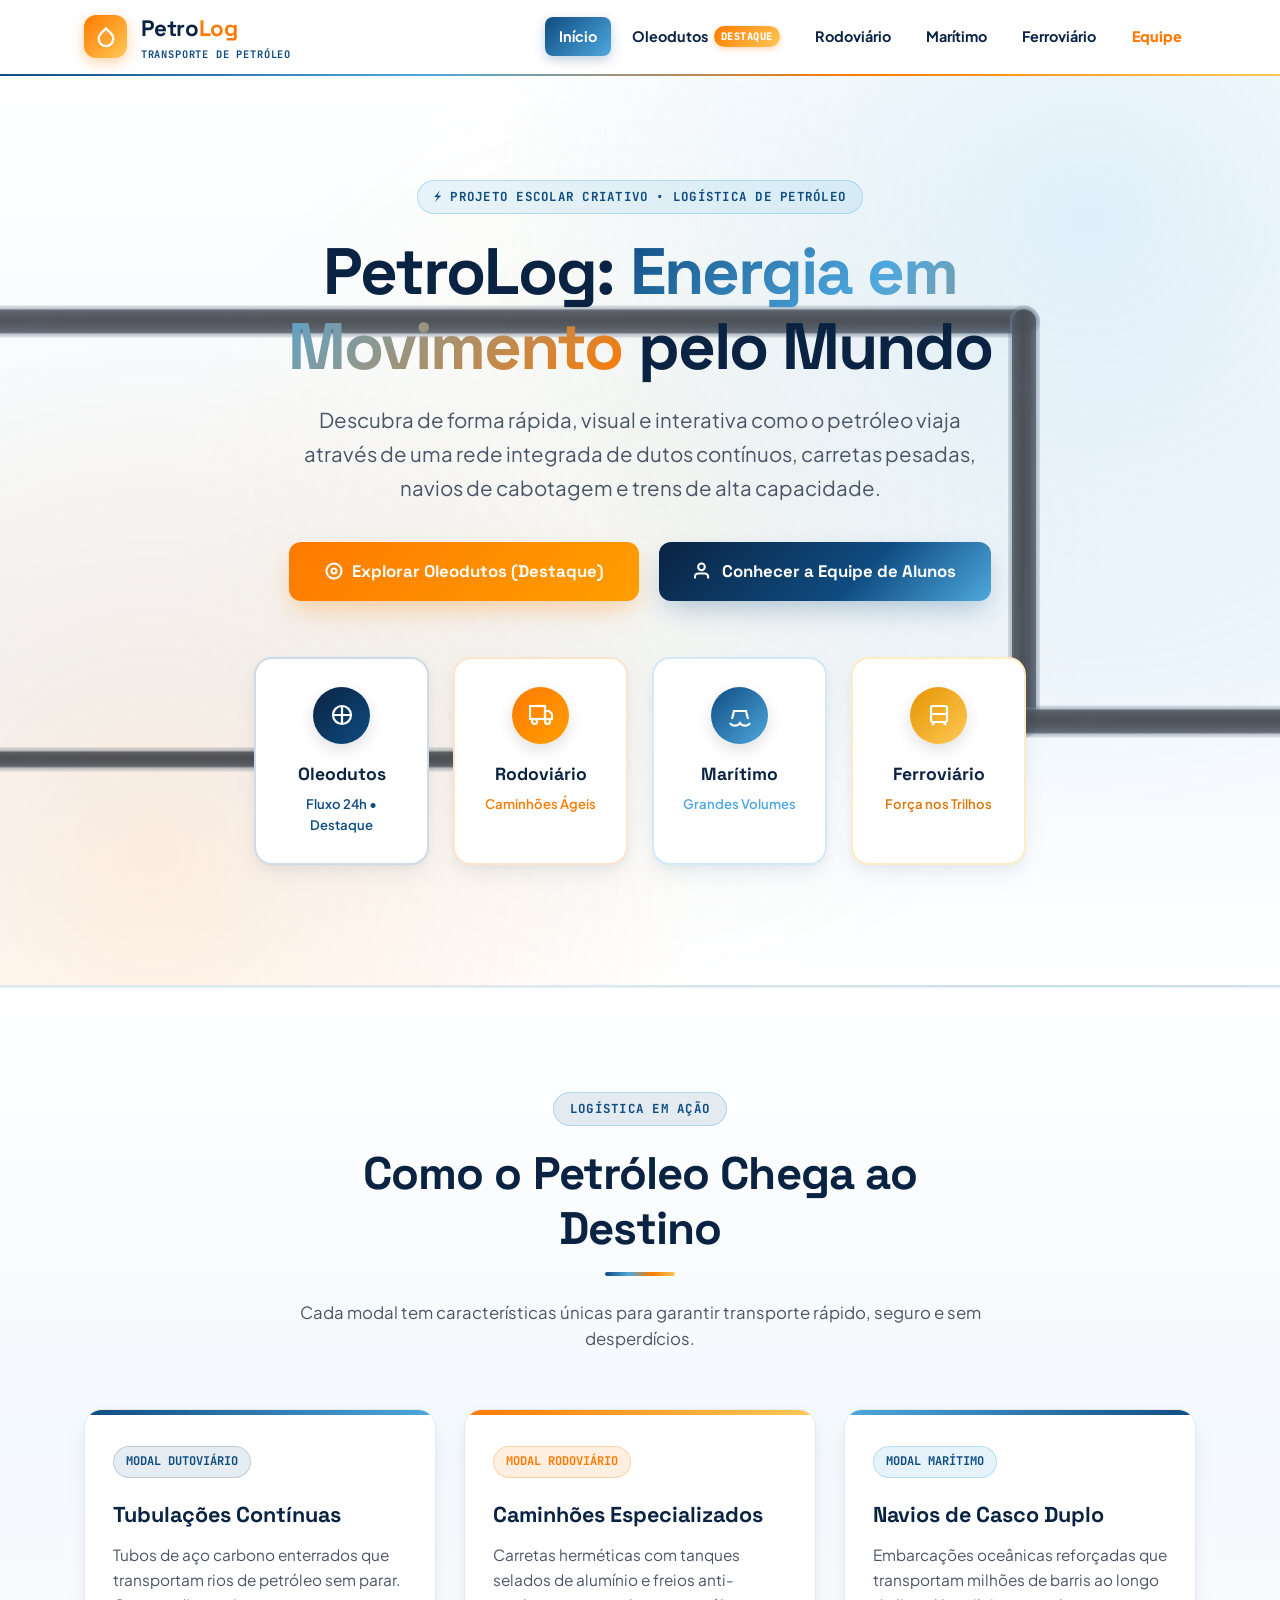
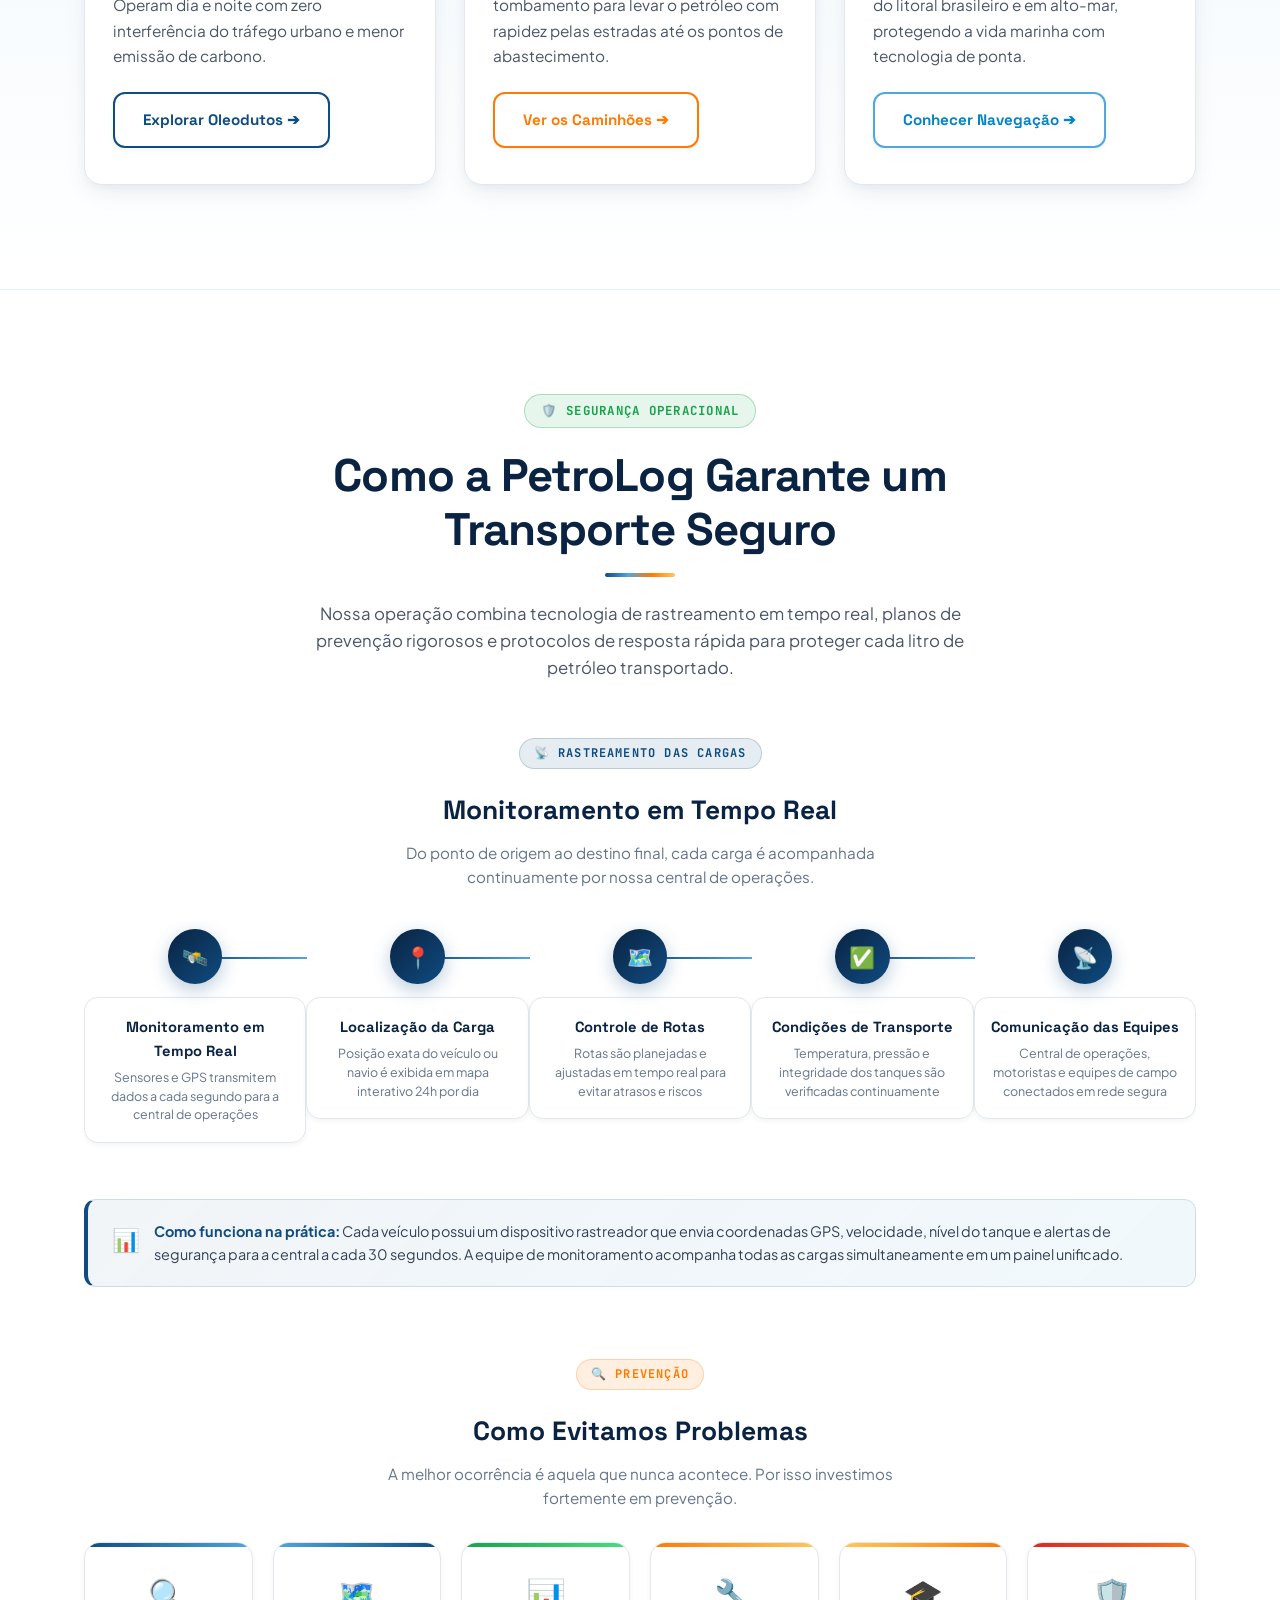
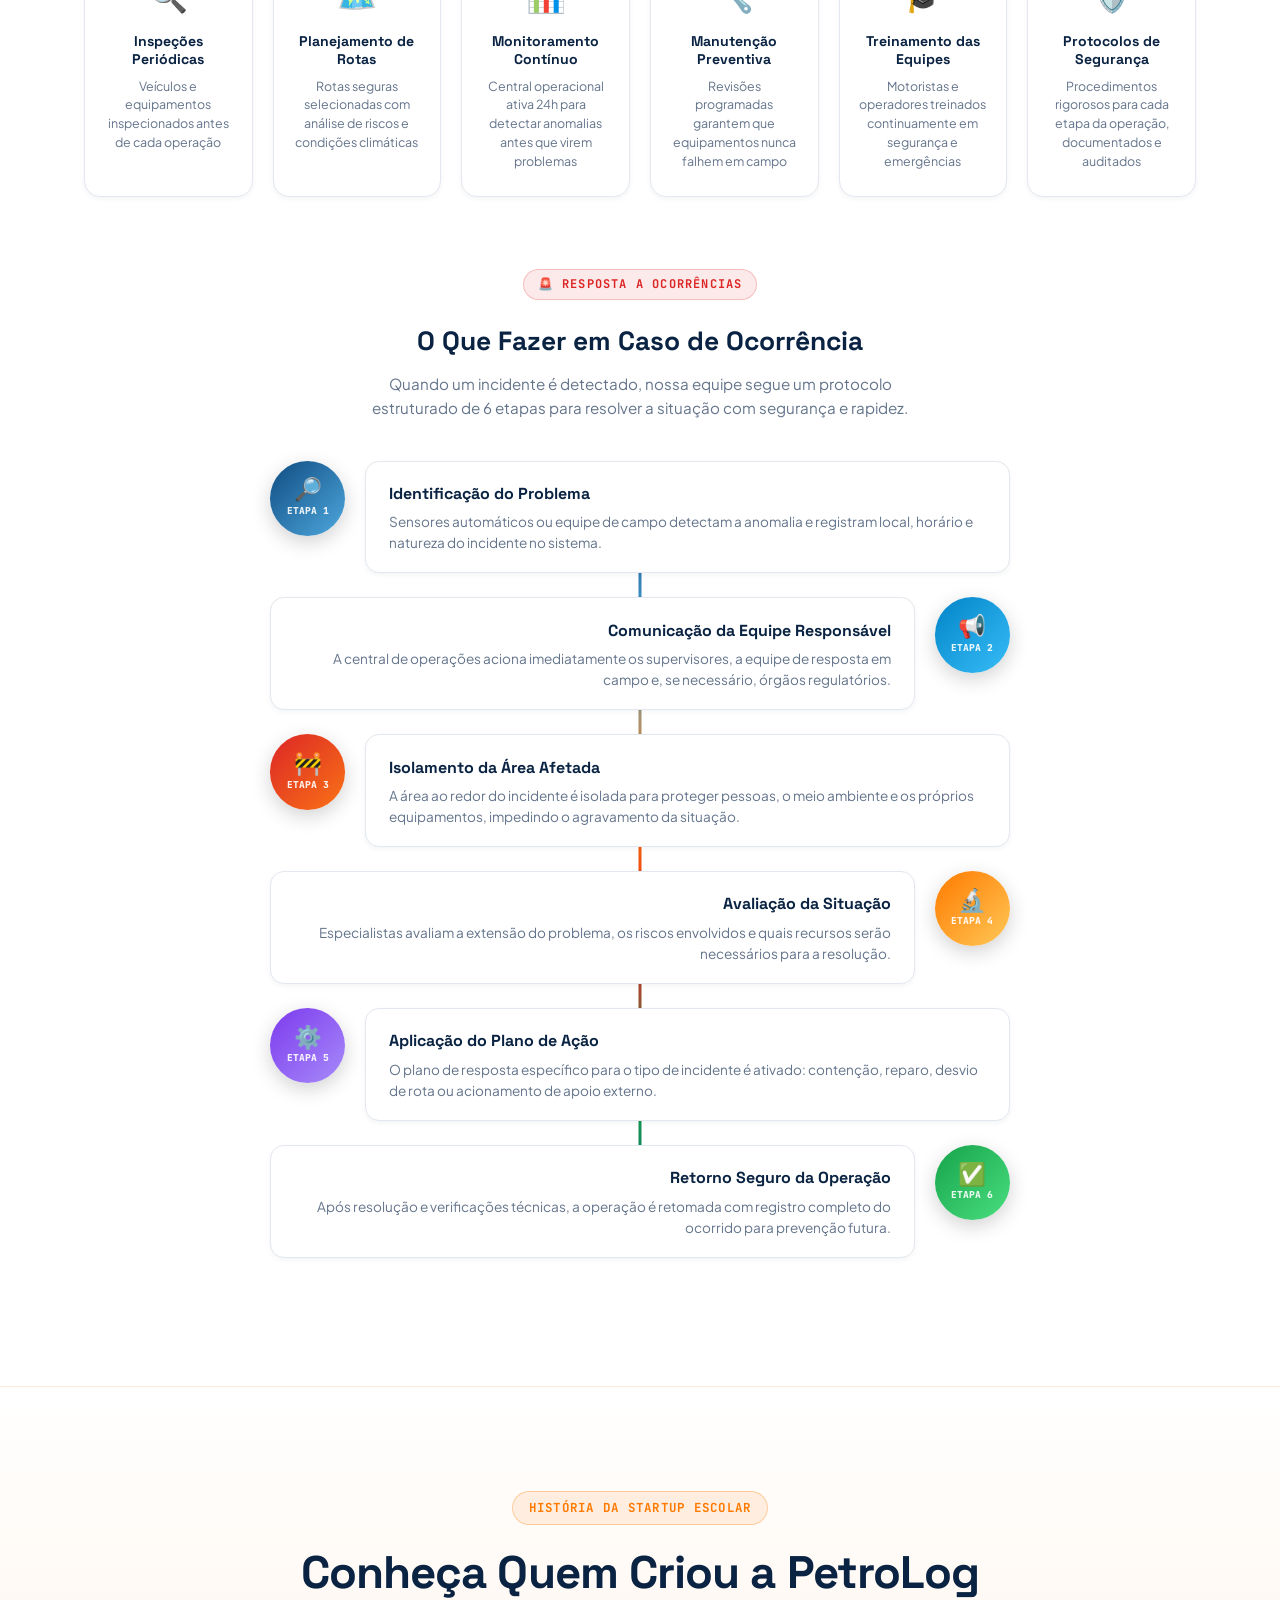
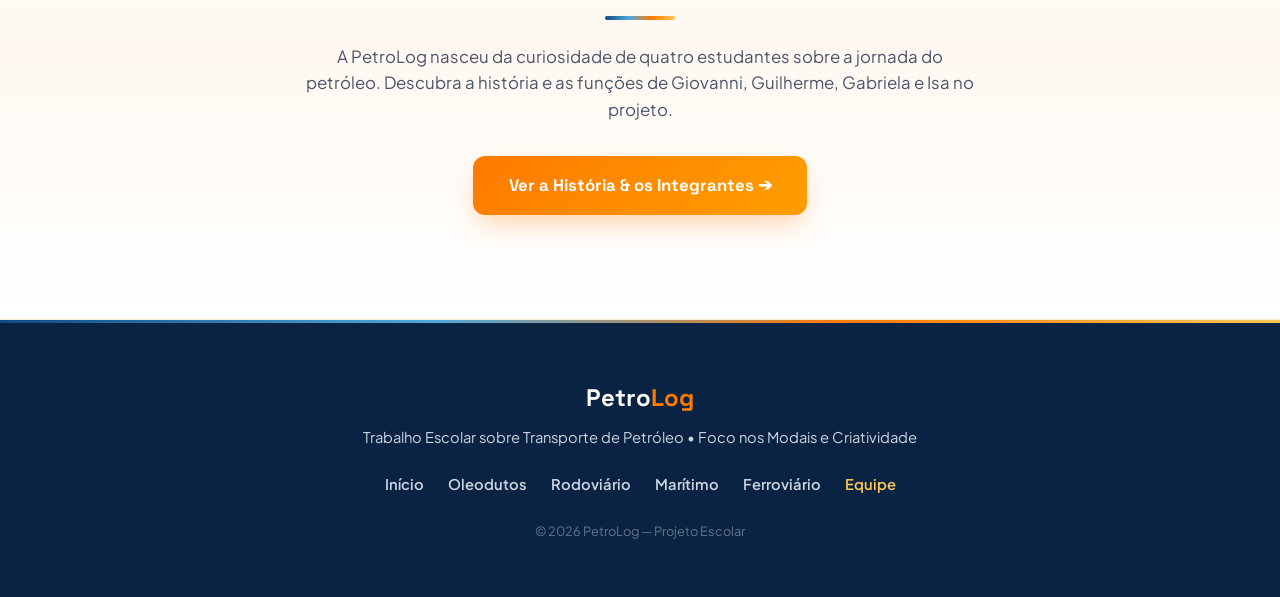
==== commit adac07ce: "Mudanças dos óleodutos" ====
--- a/index.html
+++ b/index.html
@@ -135,7 +135,7 @@
     </section>
 
     <!-- ==========================================================================
-         SEÇÃO COM CARDS MODERNOS E BORDAS EM GRADIENTE
+         SEÇÃO: COMO O PETRÓLEO CHEGA AO DESTINO (CARDS DOS MODAIS)
          ========================================================================== -->
     <section class="section section-alt-blue">
       <div class="container">
@@ -199,6 +199,228 @@
             </div>
           </div>
         </div>
+      </div>
+    </section>
+
+    <!-- ==========================================================================
+         SEÇÃO: COMO A PETROLOG GARANTE UM TRANSPORTE SEGURO
+         ========================================================================== -->
+    <section class="section" style="background: #fff;">
+      <div class="container">
+
+        <!-- Título da Seção -->
+        <div class="section-header">
+          <span class="eyebrow-tag" style="background: rgba(22,163,74,0.10); color: #16a34a; border-color: rgba(22,163,74,0.3);">
+            🛡️ SEGURANÇA OPERACIONAL
+          </span>
+          <h2 class="section-title">Como a PetroLog Garante um Transporte Seguro</h2>
+          <div class="gradient-bar"></div>
+          <p class="section-desc">
+            Nossa operação combina tecnologia de rastreamento em tempo real, planos de prevenção rigorosos e protocolos de resposta rápida para proteger cada litro de petróleo transportado.
+          </p>
+        </div>
+
+        <!-- ── SUB-SEÇÃO: RASTREAMENTO DAS CARGAS ── -->
+        <div style="margin-bottom: 4.5rem;">
+          <div style="text-align: center; margin-bottom: 2rem;">
+            <span class="section-label label-blue">📡 Rastreamento das Cargas</span>
+            <h3 style="font-family: var(--font-heading); font-size: 1.65rem; font-weight: 800; color: var(--navy-dark); margin-top: 0.4rem;">
+              Monitoramento em Tempo Real
+            </h3>
+            <p style="font-size: 0.95rem; color: #64748b; max-width: 580px; margin: 0.6rem auto 0;">
+              Do ponto de origem ao destino final, cada carga é acompanhada continuamente por nossa central de operações.
+            </p>
+          </div>
+
+          <div class="tracking-flow">
+            <!-- Passo 1 -->
+            <div class="tracking-step">
+              <div class="tracking-icon">🛰️</div>
+              <div class="tracking-card">
+                <div class="tracking-card-title">Monitoramento em Tempo Real</div>
+                <div class="tracking-card-desc">Sensores e GPS transmitem dados a cada segundo para a central de operações</div>
+              </div>
+            </div>
+
+            <!-- Passo 2 -->
+            <div class="tracking-step">
+              <div class="tracking-icon">📍</div>
+              <div class="tracking-card">
+                <div class="tracking-card-title">Localização da Carga</div>
+                <div class="tracking-card-desc">Posição exata do veículo ou navio é exibida em mapa interativo 24h por dia</div>
+              </div>
+            </div>
+
+            <!-- Passo 3 -->
+            <div class="tracking-step">
+              <div class="tracking-icon">🗺️</div>
+              <div class="tracking-card">
+                <div class="tracking-card-title">Controle de Rotas</div>
+                <div class="tracking-card-desc">Rotas são planejadas e ajustadas em tempo real para evitar atrasos e riscos</div>
+              </div>
+            </div>
+
+            <!-- Passo 4 -->
+            <div class="tracking-step">
+              <div class="tracking-icon">✅</div>
+              <div class="tracking-card">
+                <div class="tracking-card-title">Condições de Transporte</div>
+                <div class="tracking-card-desc">Temperatura, pressão e integridade dos tanques são verificadas continuamente</div>
+              </div>
+            </div>
+
+            <!-- Passo 5 -->
+            <div class="tracking-step">
+              <div class="tracking-icon">📡</div>
+              <div class="tracking-card">
+                <div class="tracking-card-title">Comunicação das Equipes</div>
+                <div class="tracking-card-desc">Central de operações, motoristas e equipes de campo conectados em rede segura</div>
+              </div>
+            </div>
+          </div>
+
+          <!-- Infográfico visual representativo -->
+          <div class="info-highlight-box">
+            <div class="info-highlight-box-icon">📊</div>
+            <div class="info-highlight-box-text">
+              <strong>Como funciona na prática:</strong> Cada veículo possui um dispositivo rastreador que envia coordenadas GPS, velocidade, nível do tanque e alertas de segurança para a central a cada 30 segundos. A equipe de monitoramento acompanha todas as cargas simultaneamente em um painel unificado.
+            </div>
+          </div>
+        </div>
+
+        <!-- ── SUB-SEÇÃO: COMO EVITAMOS PROBLEMAS ── -->
+        <div style="margin-bottom: 4.5rem;">
+          <div style="text-align: center; margin-bottom: 2rem;">
+            <span class="section-label label-orange">🔍 Prevenção</span>
+            <h3 style="font-family: var(--font-heading); font-size: 1.65rem; font-weight: 800; color: var(--navy-dark); margin-top: 0.4rem;">
+              Como Evitamos Problemas
+            </h3>
+            <p style="font-size: 0.95rem; color: #64748b; max-width: 580px; margin: 0.6rem auto 0;">
+              A melhor ocorrência é aquela que nunca acontece. Por isso investimos fortemente em prevenção.
+            </p>
+          </div>
+
+          <div class="prevention-grid">
+            <div class="prevention-card">
+              <span class="prevention-icon">🔍</span>
+              <div class="prevention-title">Inspeções Periódicas</div>
+              <p style="font-size: 0.78rem; color: #64748b; margin-top: 0.5rem; line-height: 1.5;">Veículos e equipamentos inspecionados antes de cada operação</p>
+            </div>
+            <div class="prevention-card">
+              <span class="prevention-icon">🗺️</span>
+              <div class="prevention-title">Planejamento de Rotas</div>
+              <p style="font-size: 0.78rem; color: #64748b; margin-top: 0.5rem; line-height: 1.5;">Rotas seguras selecionadas com análise de riscos e condições climáticas</p>
+            </div>
+            <div class="prevention-card">
+              <span class="prevention-icon">📊</span>
+              <div class="prevention-title">Monitoramento Contínuo</div>
+              <p style="font-size: 0.78rem; color: #64748b; margin-top: 0.5rem; line-height: 1.5;">Central operacional ativa 24h para detectar anomalias antes que virem problemas</p>
+            </div>
+            <div class="prevention-card">
+              <span class="prevention-icon">🔧</span>
+              <div class="prevention-title">Manutenção Preventiva</div>
+              <p style="font-size: 0.78rem; color: #64748b; margin-top: 0.5rem; line-height: 1.5;">Revisões programadas garantem que equipamentos nunca falhem em campo</p>
+            </div>
+            <div class="prevention-card">
+              <span class="prevention-icon">🎓</span>
+              <div class="prevention-title">Treinamento das Equipes</div>
+              <p style="font-size: 0.78rem; color: #64748b; margin-top: 0.5rem; line-height: 1.5;">Motoristas e operadores treinados continuamente em segurança e emergências</p>
+            </div>
+            <div class="prevention-card">
+              <span class="prevention-icon">🛡️</span>
+              <div class="prevention-title">Protocolos de Segurança</div>
+              <p style="font-size: 0.78rem; color: #64748b; margin-top: 0.5rem; line-height: 1.5;">Procedimentos rigorosos para cada etapa da operação, documentados e auditados</p>
+            </div>
+          </div>
+        </div>
+
+        <!-- ── SUB-SEÇÃO: O QUE FAZER EM CASO DE OCORRÊNCIA ── -->
+        <div>
+          <div style="text-align: center; margin-bottom: 2.5rem;">
+            <span class="section-label label-red">🚨 Resposta a Ocorrências</span>
+            <h3 style="font-family: var(--font-heading); font-size: 1.65rem; font-weight: 800; color: var(--navy-dark); margin-top: 0.4rem;">
+              O Que Fazer em Caso de Ocorrência
+            </h3>
+            <p style="font-size: 0.95rem; color: #64748b; max-width: 580px; margin: 0.6rem auto 0;">
+              Quando um incidente é detectado, nossa equipe segue um protocolo estruturado de 6 etapas para resolver a situação com segurança e rapidez.
+            </p>
+          </div>
+
+          <div class="incident-timeline">
+            <!-- Etapa 1 -->
+            <div class="incident-step">
+              <div class="incident-badge">
+                <span class="incident-badge-icon">🔎</span>
+                <span class="incident-badge-num">ETAPA 1</span>
+              </div>
+              <div class="incident-card">
+                <div class="incident-card-title">Identificação do Problema</div>
+                <div class="incident-card-desc">Sensores automáticos ou equipe de campo detectam a anomalia e registram local, horário e natureza do incidente no sistema.</div>
+              </div>
+            </div>
+
+            <!-- Etapa 2 -->
+            <div class="incident-step">
+              <div class="incident-badge">
+                <span class="incident-badge-icon">📢</span>
+                <span class="incident-badge-num">ETAPA 2</span>
+              </div>
+              <div class="incident-card">
+                <div class="incident-card-title">Comunicação da Equipe Responsável</div>
+                <div class="incident-card-desc">A central de operações aciona imediatamente os supervisores, a equipe de resposta em campo e, se necessário, órgãos regulatórios.</div>
+              </div>
+            </div>
+
+            <!-- Etapa 3 -->
+            <div class="incident-step">
+              <div class="incident-badge">
+                <span class="incident-badge-icon">🚧</span>
+                <span class="incident-badge-num">ETAPA 3</span>
+              </div>
+              <div class="incident-card">
+                <div class="incident-card-title">Isolamento da Área Afetada</div>
+                <div class="incident-card-desc">A área ao redor do incidente é isolada para proteger pessoas, o meio ambiente e os próprios equipamentos, impedindo o agravamento da situação.</div>
+              </div>
+            </div>
+
+            <!-- Etapa 4 -->
+            <div class="incident-step">
+              <div class="incident-badge">
+                <span class="incident-badge-icon">🔬</span>
+                <span class="incident-badge-num">ETAPA 4</span>
+              </div>
+              <div class="incident-card">
+                <div class="incident-card-title">Avaliação da Situação</div>
+                <div class="incident-card-desc">Especialistas avaliam a extensão do problema, os riscos envolvidos e quais recursos serão necessários para a resolução.</div>
+              </div>
+            </div>
+
+            <!-- Etapa 5 -->
+            <div class="incident-step">
+              <div class="incident-badge">
+                <span class="incident-badge-icon">⚙️</span>
+                <span class="incident-badge-num">ETAPA 5</span>
+              </div>
+              <div class="incident-card">
+                <div class="incident-card-title">Aplicação do Plano de Ação</div>
+                <div class="incident-card-desc">O plano de resposta específico para o tipo de incidente é ativado: contenção, reparo, desvio de rota ou acionamento de apoio externo.</div>
+              </div>
+            </div>
+
+            <!-- Etapa 6 -->
+            <div class="incident-step">
+              <div class="incident-badge">
+                <span class="incident-badge-icon">✅</span>
+                <span class="incident-badge-num">ETAPA 6</span>
+              </div>
+              <div class="incident-card">
+                <div class="incident-card-title">Retorno Seguro da Operação</div>
+                <div class="incident-card-desc">Após resolução e verificações técnicas, a operação é retomada com registro completo do ocorrido para prevenção futura.</div>
+              </div>
+            </div>
+          </div>
+        </div>
+
       </div>
     </section>
 
@@ -217,7 +439,7 @@
             A PetroLog nasceu da curiosidade de quatro estudantes sobre a jornada do petróleo. Descubra a história e as funções de Giovanni, Guilherme, Gabriela e Isa no projeto.
           </p>
           <a href="equipe.html" class="btn btn-orange btn-lg">
-            Ver a História & os Integrantes ➔
+            Ver a História &amp; os Integrantes ➔
           </a>
         </div>
       </div>
@@ -225,6 +447,7 @@
   </main>
 
   <!-- Footer -->
+
   <footer class="site-footer">
     <div class="container">
       <div class="footer-brand">Petro<span>Log</span></div>
--- a/style.css
+++ b/style.css
@@ -1120,4 +1120,497 @@
 .footer-copyright {
   font-size: 0.8rem;
   color: #64748B;
+}
+
+/* ==========================================================================
+   SEÇÕES DE SEGURANÇA E OPERAÇÃO
+   ========================================================================== */
+
+/* ── Cabeçalho de seção secundário com label colorido ── */
+.section-label {
+  font-family: var(--font-mono);
+  font-size: 0.75rem;
+  font-weight: 700;
+  text-transform: uppercase;
+  letter-spacing: 0.1em;
+  padding: 5px 14px;
+  border-radius: 999px;
+  display: inline-block;
+  margin-bottom: 0.85rem;
+}
+.label-green  { background: rgba(22,163,74,0.12); color: #16a34a; border: 1px solid rgba(22,163,74,0.25); }
+.label-blue   { background: rgba(15,76,129,0.10); color: var(--petro-blue); border: 1px solid rgba(15,76,129,0.2); }
+.label-orange { background: rgba(255,122,0,0.12); color: var(--orange-energy); border: 1px solid rgba(255,122,0,0.25); }
+.label-red    { background: rgba(220,38,38,0.10); color: #dc2626; border: 1px solid rgba(220,38,38,0.22); }
+.label-gold   { background: rgba(255,200,87,0.18); color: #b45309; border: 1px solid rgba(255,200,87,0.35); }
+
+/* ==========================================================================
+   RASTREAMENTO — FLUXOGRAMA HORIZONTAL
+   ========================================================================== */
+.tracking-flow {
+  display: flex;
+  align-items: stretch;
+  gap: 0;
+  overflow-x: auto;
+  padding: 0.5rem 0 1.5rem;
+}
+
+.tracking-step {
+  display: flex;
+  flex-direction: column;
+  align-items: center;
+  flex: 1;
+  min-width: 160px;
+  position: relative;
+}
+
+/* Conector entre steps */
+.tracking-step:not(:last-child)::after {
+  content: '';
+  position: absolute;
+  top: 2.1rem;
+  right: -1px;
+  width: 2px;
+  height: 28px;
+  background: linear-gradient(180deg, var(--petro-blue), var(--sky-blue));
+  z-index: 1;
+}
+
+@media (min-width: 768px) {
+  .tracking-step:not(:last-child)::after {
+    top: 1.75rem;
+    right: 0;
+    width: calc(50% + 1px);
+    height: 2px;
+    left: 50%;
+    background: linear-gradient(90deg, var(--petro-blue), var(--sky-blue));
+  }
+}
+
+.tracking-icon {
+  width: 3.4rem;
+  height: 3.4rem;
+  border-radius: 50%;
+  display: flex;
+  align-items: center;
+  justify-content: center;
+  background: linear-gradient(135deg, var(--navy-dark) 0%, var(--petro-blue) 100%);
+  color: #fff;
+  box-shadow: 0 6px 18px rgba(15,76,129,0.28);
+  font-size: 1.3rem;
+  margin-bottom: 0.85rem;
+  position: relative;
+  z-index: 2;
+  transition: transform var(--transition);
+}
+
+.tracking-step:hover .tracking-icon {
+  transform: scale(1.12) translateY(-3px);
+}
+
+.tracking-card {
+  background: #fff;
+  border: 1px solid var(--border-subtle);
+  border-radius: 14px;
+  padding: 1.1rem 1rem;
+  text-align: center;
+  width: 100%;
+  box-shadow: var(--shadow-sm);
+  transition: box-shadow var(--transition), transform var(--transition);
+}
+
+.tracking-step:hover .tracking-card {
+  box-shadow: var(--shadow-card);
+  transform: translateY(-3px);
+}
+
+.tracking-card-title {
+  font-family: var(--font-heading);
+  font-size: 0.92rem;
+  font-weight: 700;
+  color: var(--navy-dark);
+  margin-bottom: 0.3rem;
+}
+
+.tracking-card-desc {
+  font-size: 0.78rem;
+  color: #64748b;
+  line-height: 1.5;
+}
+
+/* Responsive stacking */
+@media (max-width: 767px) {
+  .tracking-flow {
+    flex-direction: column;
+    gap: 1rem;
+    overflow-x: visible;
+    padding: 0;
+  }
+  .tracking-step {
+    flex-direction: row;
+    align-items: flex-start;
+    gap: 1rem;
+    min-width: unset;
+  }
+  .tracking-step::after {
+    display: none;
+  }
+  .tracking-icon {
+    flex-shrink: 0;
+    margin-bottom: 0;
+  }
+  .tracking-card {
+    text-align: left;
+  }
+}
+
+/* ==========================================================================
+   PREVENÇÃO — GRID DE 6 CARDS
+   ========================================================================== */
+.prevention-grid {
+  display: grid;
+  grid-template-columns: repeat(2, 1fr);
+  gap: 1.25rem;
+}
+
+@media (min-width: 640px) {
+  .prevention-grid {
+    grid-template-columns: repeat(3, 1fr);
+  }
+}
+
+@media (min-width: 1024px) {
+  .prevention-grid {
+    grid-template-columns: repeat(6, 1fr);
+  }
+}
+
+.prevention-card {
+  background: #fff;
+  border-radius: 16px;
+  padding: 1.6rem 1.1rem;
+  text-align: center;
+  border: 1px solid var(--border-subtle);
+  box-shadow: var(--shadow-sm);
+  transition: all var(--transition);
+  position: relative;
+  overflow: hidden;
+}
+
+.prevention-card::before {
+  content: '';
+  position: absolute;
+  top: 0; left: 0; right: 0;
+  height: 4px;
+  border-radius: 999px 999px 0 0;
+}
+
+.prevention-card:nth-child(1)::before { background: linear-gradient(90deg, var(--petro-blue), var(--sky-blue)); }
+.prevention-card:nth-child(2)::before { background: linear-gradient(90deg, var(--sky-blue), var(--petro-blue)); }
+.prevention-card:nth-child(3)::before { background: linear-gradient(90deg, #16a34a, #4ade80); }
+.prevention-card:nth-child(4)::before { background: linear-gradient(90deg, var(--orange-energy), var(--gold-energy)); }
+.prevention-card:nth-child(5)::before { background: linear-gradient(90deg, var(--gold-energy), var(--orange-energy)); }
+.prevention-card:nth-child(6)::before { background: linear-gradient(90deg, #dc2626, #f97316); }
+
+.prevention-card:hover {
+  transform: translateY(-6px);
+  box-shadow: var(--shadow-card);
+}
+
+.prevention-icon {
+  font-size: 2rem;
+  margin-bottom: 0.75rem;
+  display: block;
+}
+
+.prevention-title {
+  font-family: var(--font-heading);
+  font-size: 0.88rem;
+  font-weight: 700;
+  color: var(--navy-dark);
+  line-height: 1.3;
+}
+
+/* ==========================================================================
+   TIMELINE DE OCORRÊNCIAS
+   ========================================================================== */
+.incident-timeline {
+  display: flex;
+  flex-direction: column;
+  gap: 0;
+  max-width: 740px;
+  margin: 0 auto;
+  position: relative;
+}
+
+/* Linha vertical central */
+.incident-timeline::before {
+  content: '';
+  position: absolute;
+  left: 2.35rem;
+  top: 2rem;
+  bottom: 2rem;
+  width: 3px;
+  background: linear-gradient(180deg, var(--petro-blue), var(--sky-blue), var(--orange-energy), #dc2626, #16a34a, var(--petro-blue));
+  border-radius: 999px;
+  z-index: 0;
+}
+
+@media (min-width: 768px) {
+  .incident-timeline::before {
+    left: 50%;
+    transform: translateX(-50%);
+  }
+}
+
+.incident-step {
+  display: flex;
+  align-items: flex-start;
+  gap: 1.25rem;
+  padding: 0 0 1.5rem 0;
+  position: relative;
+  z-index: 1;
+}
+
+@media (min-width: 768px) {
+  .incident-step:nth-child(even) {
+    flex-direction: row-reverse;
+  }
+  .incident-step:nth-child(even) .incident-card {
+    text-align: right;
+  }
+}
+
+.incident-badge {
+  width: 4.7rem;
+  height: 4.7rem;
+  border-radius: 50%;
+  display: flex;
+  flex-direction: column;
+  align-items: center;
+  justify-content: center;
+  color: #fff;
+  font-family: var(--font-mono);
+  font-weight: 800;
+  font-size: 0.7rem;
+  flex-shrink: 0;
+  box-shadow: 0 6px 20px rgba(0,0,0,0.18);
+  position: relative;
+  z-index: 2;
+  transition: transform var(--transition);
+}
+
+.incident-step:hover .incident-badge {
+  transform: scale(1.1);
+}
+
+.incident-badge-icon {
+  font-size: 1.4rem;
+  line-height: 1;
+}
+.incident-badge-num {
+  font-size: 0.6rem;
+  opacity: 0.9;
+  margin-top: 2px;
+}
+
+/* Cores dos badges por step */
+.incident-step:nth-child(1) .incident-badge { background: linear-gradient(135deg, var(--petro-blue), var(--sky-blue)); }
+.incident-step:nth-child(2) .incident-badge { background: linear-gradient(135deg, #0284C7, #38bdf8); }
+.incident-step:nth-child(3) .incident-badge { background: linear-gradient(135deg, #dc2626, #f97316); }
+.incident-step:nth-child(4) .incident-badge { background: linear-gradient(135deg, var(--orange-energy), var(--gold-energy)); }
+.incident-step:nth-child(5) .incident-badge { background: linear-gradient(135deg, #7c3aed, #a78bfa); }
+.incident-step:nth-child(6) .incident-badge { background: linear-gradient(135deg, #16a34a, #4ade80); }
+
+.incident-card {
+  flex: 1;
+  background: #fff;
+  border-radius: 14px;
+  padding: 1.2rem 1.4rem;
+  border: 1px solid var(--border-subtle);
+  box-shadow: var(--shadow-sm);
+  transition: all var(--transition);
+}
+
+.incident-step:hover .incident-card {
+  box-shadow: var(--shadow-card);
+  transform: translateX(4px);
+}
+
+@media (min-width: 768px) {
+  .incident-step:nth-child(even):hover .incident-card {
+    transform: translateX(-4px);
+  }
+}
+
+.incident-card-title {
+  font-family: var(--font-heading);
+  font-size: 1rem;
+  font-weight: 700;
+  color: var(--navy-dark);
+  margin-bottom: 0.3rem;
+}
+
+.incident-card-desc {
+  font-size: 0.85rem;
+  color: #64748b;
+  line-height: 1.55;
+}
+
+/* ==========================================================================
+   COMO FUNCIONA NA PRÁTICA — SEÇÃO DE CADA MODAL
+   ========================================================================== */
+.section-dark-blue {
+  background: linear-gradient(180deg, #F4F9FD 0%, #EBF5FF 50%, #F4F9FD 100%);
+  border-top: 1px solid rgba(15,76,129,0.12);
+  border-bottom: 1px solid rgba(15,76,129,0.12);
+}
+
+.practice-grid {
+  display: grid;
+  grid-template-columns: 1fr;
+  gap: 1.25rem;
+}
+
+@media (min-width: 640px) {
+  .practice-grid {
+    grid-template-columns: repeat(2, 1fr);
+  }
+}
+
+@media (min-width: 1024px) {
+  .practice-grid {
+    grid-template-columns: repeat(3, 1fr);
+  }
+}
+
+.practice-card {
+  background: #fff;
+  border-radius: 16px;
+  padding: 1.6rem 1.4rem;
+  border: 1px solid var(--border-subtle);
+  box-shadow: var(--shadow-sm);
+  transition: all var(--transition);
+  display: flex;
+  gap: 1rem;
+  align-items: flex-start;
+}
+
+.practice-card:hover {
+  transform: translateY(-5px);
+  box-shadow: var(--shadow-card);
+}
+
+.practice-card-icon {
+  width: 2.8rem;
+  height: 2.8rem;
+  border-radius: 12px;
+  display: flex;
+  align-items: center;
+  justify-content: center;
+  font-size: 1.25rem;
+  flex-shrink: 0;
+}
+
+.icon-bg-blue   { background: rgba(15,76,129,0.10); }
+.icon-bg-orange { background: rgba(255,122,0,0.12); }
+.icon-bg-green  { background: rgba(22,163,74,0.12); }
+.icon-bg-red    { background: rgba(220,38,38,0.10); }
+.icon-bg-gold   { background: rgba(255,200,87,0.18); }
+.icon-bg-sky    { background: rgba(78,168,222,0.14); }
+
+.practice-card-body {}
+
+.practice-card-title {
+  font-family: var(--font-heading);
+  font-size: 0.95rem;
+  font-weight: 700;
+  color: var(--navy-dark);
+  margin-bottom: 0.35rem;
+}
+
+.practice-card-desc {
+  font-size: 0.82rem;
+  color: #64748b;
+  line-height: 1.55;
+}
+
+/* Processo de etapas simplificado (mini fluxograma linear) */
+.mini-process {
+  display: flex;
+  align-items: center;
+  gap: 0;
+  flex-wrap: wrap;
+  margin: 2.5rem 0 1rem;
+}
+
+.mini-step {
+  display: flex;
+  flex-direction: column;
+  align-items: center;
+  text-align: center;
+  flex: 1;
+  min-width: 80px;
+}
+
+.mini-step-dot {
+  width: 2.2rem;
+  height: 2.2rem;
+  border-radius: 50%;
+  background: linear-gradient(135deg, var(--petro-blue), var(--sky-blue));
+  color: #fff;
+  display: flex;
+  align-items: center;
+  justify-content: center;
+  font-family: var(--font-mono);
+  font-size: 0.72rem;
+  font-weight: 800;
+  margin-bottom: 0.5rem;
+  position: relative;
+  z-index: 1;
+}
+
+.mini-step-label {
+  font-size: 0.72rem;
+  font-weight: 600;
+  color: var(--navy-dark);
+  line-height: 1.3;
+}
+
+.mini-connector {
+  flex: 0.4;
+  height: 2px;
+  background: linear-gradient(90deg, var(--petro-blue), var(--sky-blue));
+  margin-bottom: 1.7rem;
+  min-width: 16px;
+}
+
+/* Caixa de destaque informativa */
+.info-highlight-box {
+  background: linear-gradient(135deg, rgba(15,76,129,0.06), rgba(78,168,222,0.08));
+  border: 1px solid rgba(15,76,129,0.15);
+  border-left: 4px solid var(--petro-blue);
+  border-radius: 12px;
+  padding: 1.25rem 1.5rem;
+  margin: 2rem 0;
+  display: flex;
+  gap: 0.85rem;
+  align-items: flex-start;
+}
+
+.info-highlight-box-icon {
+  font-size: 1.4rem;
+  flex-shrink: 0;
+  margin-top: 2px;
+}
+
+.info-highlight-box-text {
+  font-size: 0.9rem;
+  color: #334155;
+  line-height: 1.6;
+}
+
+.info-highlight-box-text strong {
+  color: var(--petro-blue);
+  font-weight: 700;
 }
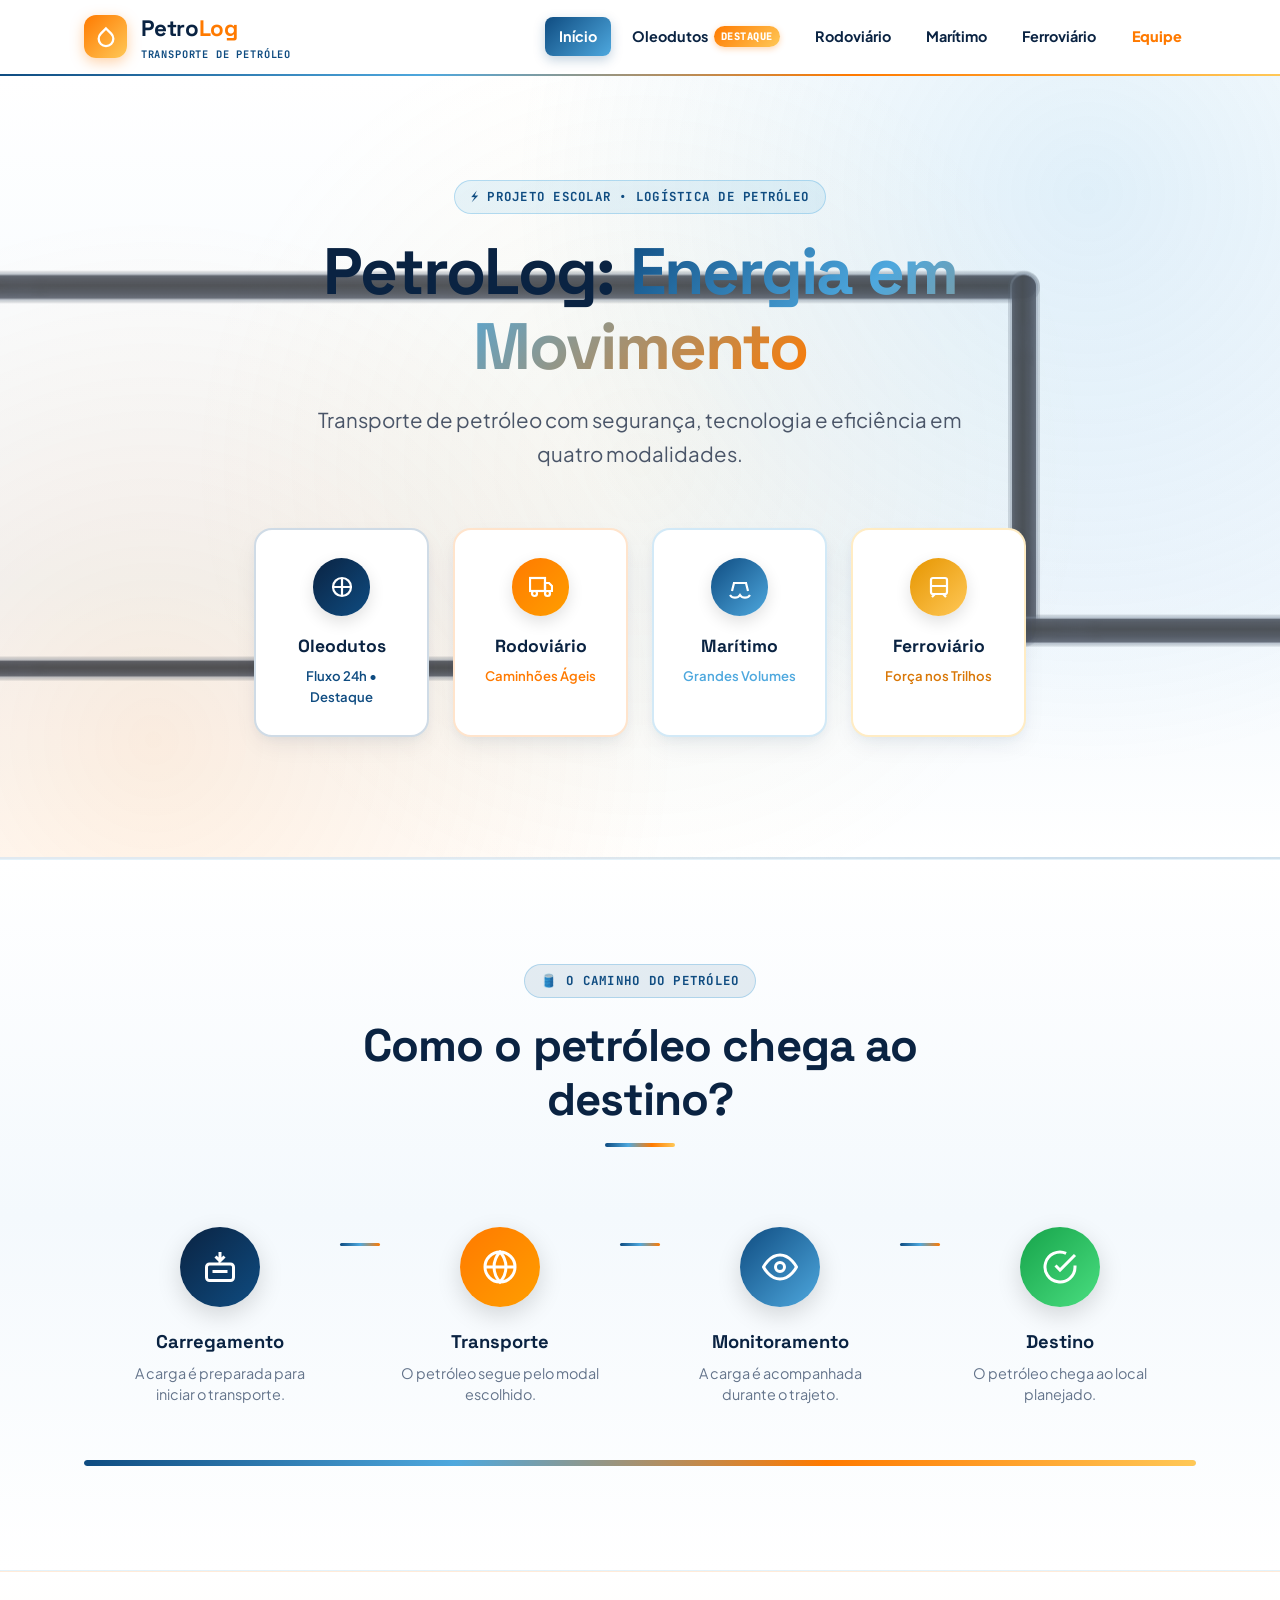
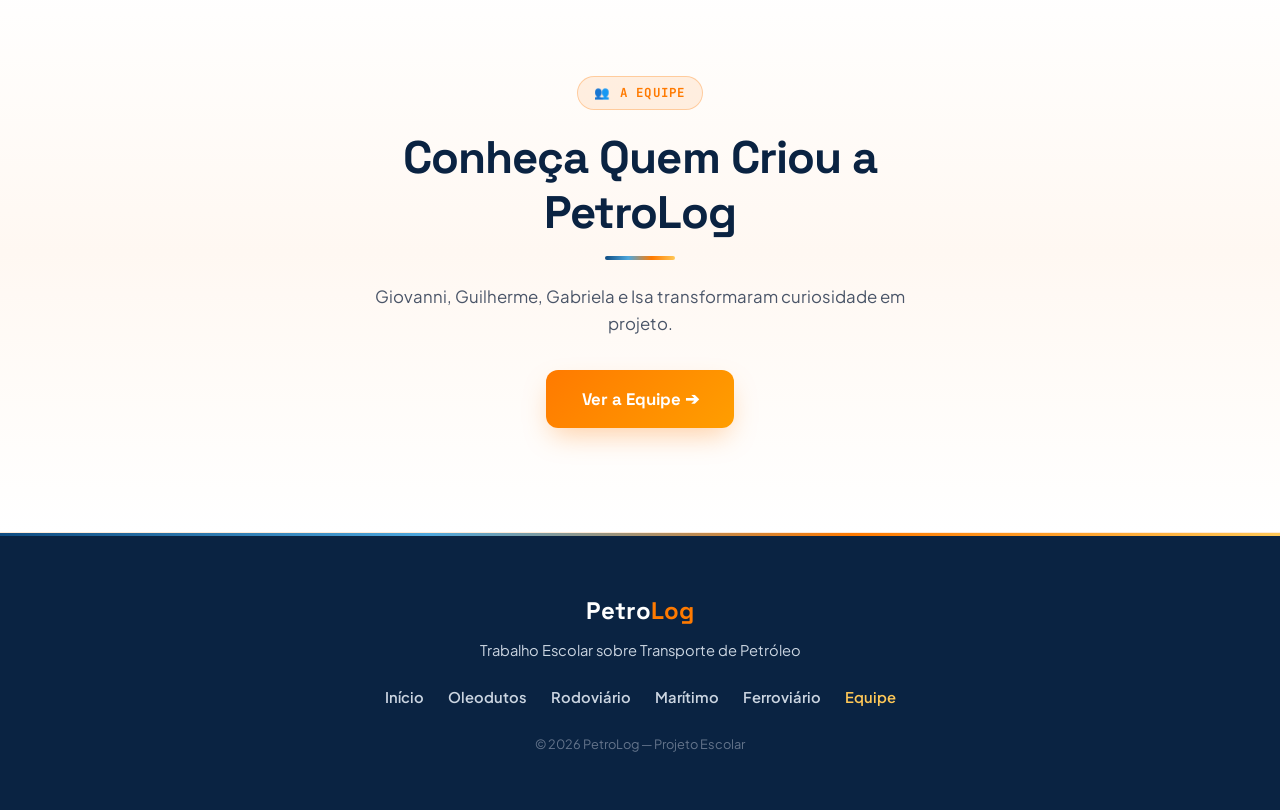
==== commit bf04058f: "alterações basicas" ====
--- a/index.html
+++ b/index.html
@@ -63,39 +63,26 @@
   </header>
 
   <main>
-    <!-- ==========================================================================
-         HERO SECTION: COM FUNDO DEGRADÊ SUAVE, LUZES E OLEODUTOS INDUSTRIAIS
-         ========================================================================== -->
+    <!-- ========== HERO: LIMPO, RÁPIDO, IMPACTANTE ========== -->
     <section class="hero-wrapper">
       <canvas id="pipelineCanvas"></canvas>
 
       <div class="container hero-content">
         <div class="eyebrow-tag">
-          ⚡ PROJETO ESCOLAR CRIATIVO • LOGÍSTICA DE PETRÓLEO
+          ⚡ PROJETO ESCOLAR • LOGÍSTICA DE PETRÓLEO
         </div>
 
         <h1 class="hero-title">
-          PetroLog: <span class="highlight-gradient">Energia em Movimento</span> pelo Mundo
+          PetroLog: <span class="highlight-gradient">Energia em Movimento</span>
         </h1>
 
         <p class="hero-subtitle">
-          Descubra de forma rápida, visual e interativa como o petróleo viaja através de uma rede integrada de dutos contínuos, carretas pesadas, navios de cabotagem e trens de alta capacidade.
+          Transporte de petróleo com segurança, tecnologia e eficiência em quatro modalidades.
         </p>
 
-        <div style="display: flex; gap: 1.25rem; justify-content: center; flex-wrap: wrap;">
-          <a href="dutoviario.html" class="btn btn-orange btn-lg">
-            <svg width="20" height="20" viewBox="0 0 24 24" fill="none" stroke="currentColor" stroke-width="2.5"><circle cx="12" cy="12" r="9"/><circle cx="12" cy="12" r="3"/></svg>
-            Explorar Oleodutos (Destaque)
-          </a>
-          <a href="equipe.html" class="btn btn-blue btn-lg">
-            <svg width="20" height="20" viewBox="0 0 24 24" fill="none" stroke="currentColor" stroke-width="2.5"><path d="M17 21v-2a4 4 0 0 0-4-4H5a4 4 0 0 0-4 4v2"/><circle cx="9" cy="7" r="4"/></svg>
-            Conhecer a Equipe de Alunos
-          </a>
-        </div>
-
-        <!-- Vitrine com os 4 Modais Coloridos -->
+        <!-- Vitrine com os 4 Modais -->
         <div class="hero-modals-nav">
-          <!-- Dutoviário: Azul Petróleo (#0F4C81) -->
+          <!-- Dutoviário -->
           <a href="dutoviario.html" class="modal-nav-card theme-duto">
             <div class="modal-icon-circle icon-duto">
               <svg width="24" height="24" viewBox="0 0 24 24" fill="none" stroke="currentColor" stroke-width="2.2"><circle cx="12" cy="12" r="9"/><path d="M12 3v18M3 12h18"/></svg>
@@ -104,7 +91,7 @@
             <span class="modal-nav-desc" style="color: var(--petro-blue);">Fluxo 24h • Destaque</span>
           </a>
 
-          <!-- Rodoviário: Laranja Energético (#FF7A00) -->
+          <!-- Rodoviário -->
           <a href="rodoviario.html" class="modal-nav-card theme-rodo">
             <div class="modal-icon-circle icon-rodo">
               <svg width="24" height="24" viewBox="0 0 24 24" fill="none" stroke="currentColor" stroke-width="2.2"><rect x="1" y="3" width="15" height="13"/><polygon points="16 8 20 8 23 11 23 16 16 16 16 8"/><circle cx="5.5" cy="18.5" r="2.5"/><circle cx="18.5" cy="18.5" r="2.5"/></svg>
@@ -113,7 +100,7 @@
             <span class="modal-nav-desc" style="color: var(--orange-energy);">Caminhões Ágeis</span>
           </a>
 
-          <!-- Marítimo: Azul Claro (#4EA8DE) -->
+          <!-- Marítimo -->
           <a href="maritimo.html" class="modal-nav-card theme-mari">
             <div class="modal-icon-circle icon-mari">
               <svg width="24" height="24" viewBox="0 0 24 24" fill="none" stroke="currentColor" stroke-width="2.2"><path d="M2 20a6 6 0 0 0 10 0 6 6 0 0 0 10 0M4 16l2-8h12l2 8"/></svg>
@@ -122,7 +109,7 @@
             <span class="modal-nav-desc" style="color: var(--sky-blue);">Grandes Volumes</span>
           </a>
 
-          <!-- Ferroviário: Dourado (#FFC857) -->
+          <!-- Ferroviário -->
           <a href="ferroviario.html" class="modal-nav-card theme-ferro">
             <div class="modal-icon-circle icon-ferro">
               <svg width="24" height="24" viewBox="0 0 24 24" fill="none" stroke="currentColor" stroke-width="2.2"><rect x="4" y="3" width="16" height="16" rx="2"/><path d="M4 11h16M8 19l-3 3M16 19l3 3"/></svg>
@@ -134,312 +121,87 @@
       </div>
     </section>
 
-    <!-- ==========================================================================
-         SEÇÃO: COMO O PETRÓLEO CHEGA AO DESTINO (CARDS DOS MODAIS)
-         ========================================================================== -->
+    <!-- ========== COMO O PETRÓLEO CHEGA AO DESTINO — 4 ETAPAS VISUAIS ========== -->
     <section class="section section-alt-blue">
       <div class="container">
         <div class="section-header">
           <span class="eyebrow-tag" style="background: rgba(15, 76, 129, 0.1); color: var(--petro-blue);">
-            LOGÍSTICA EM AÇÃO
+            🛢️ O CAMINHO DO PETRÓLEO
           </span>
-          <h2 class="section-title">Como o Petróleo Chega ao Destino</h2>
+          <h2 class="section-title">Como o petróleo chega ao destino?</h2>
           <div class="gradient-bar"></div>
-          <p class="section-desc">
-            Cada modal tem características únicas para garantir transporte rápido, seguro e sem desperdícios.
-          </p>
-        </div>
-
-        <div class="clean-cards-grid">
-          <!-- Card 1: Dutoviário -->
-          <div class="card-clean">
-            <div class="card-badge badge-blue">
-              MODAL DUTOVIÁRIO
-            </div>
-            <h3 class="card-heading">Tubulações Contínuas</h3>
-            <p class="card-paragraph">
-              Tubos de aço carbono enterrados que transportam rios de petróleo sem parar. Operam dia e noite com zero interferência do tráfego urbano e menor emissão de carbono.
-            </p>
-            <div style="margin-top: auto; padding-top: 1.5rem;">
-              <a href="dutoviario.html" class="btn btn-outline-custom" style="border-color: var(--petro-blue); color: var(--petro-blue);">
-                Explorar Oleodutos ➔
-              </a>
-            </div>
-          </div>
-
-          <!-- Card 2: Rodoviário -->
-          <div class="card-clean accent-orange">
-            <div class="card-badge badge-orange">
-              MODAL RODOVIÁRIO
-            </div>
-            <h3 class="card-heading">Caminhões Especializados</h3>
-            <p class="card-paragraph">
-              Carretas herméticas com tanques selados de alumínio e freios anti-tombamento para levar o petróleo com rapidez pelas estradas até os pontos de abastecimento.
-            </p>
-            <div style="margin-top: auto; padding-top: 1.5rem;">
-              <a href="rodoviario.html" class="btn btn-outline-custom" style="border-color: var(--orange-energy); color: var(--orange-energy);">
-                Ver os Caminhões ➔
-              </a>
-            </div>
-          </div>
-
-          <!-- Card 3: Marítimo -->
-          <div class="card-clean accent-sky">
-            <div class="card-badge badge-sky">
-              MODAL MARÍTIMO
-            </div>
-            <h3 class="card-heading">Navios de Casco Duplo</h3>
-            <p class="card-paragraph">
-              Embarcações oceânicas reforçadas que transportam milhões de barris ao longo do litoral brasileiro e em alto-mar, protegendo a vida marinha com tecnologia de ponta.
-            </p>
-            <div style="margin-top: auto; padding-top: 1.5rem;">
-              <a href="maritimo.html" class="btn btn-outline-custom" style="border-color: var(--sky-blue); color: #0284C7;">
-                Conhecer Navegação ➔
-              </a>
-            </div>
-          </div>
+        </div>
+
+        <div class="journey-steps">
+          <div class="journey-step" data-step="1">
+            <div class="journey-icon-wrap journey-icon-blue">
+              <svg width="36" height="36" viewBox="0 0 24 24" fill="none" stroke="currentColor" stroke-width="2"><path d="M12 2v6l3-3M12 8l-3-3"/><rect x="3" y="10" width="18" height="11" rx="2"/><path d="M7 15h10"/></svg>
+            </div>
+            <h3>Carregamento</h3>
+            <p>A carga é preparada para iniciar o transporte.</p>
+          </div>
+
+          <div class="journey-connector">
+            <div class="journey-connector-line"></div>
+            <div class="journey-connector-dot"></div>
+          </div>
+
+          <div class="journey-step" data-step="2">
+            <div class="journey-icon-wrap journey-icon-orange">
+              <svg width="36" height="36" viewBox="0 0 24 24" fill="none" stroke="currentColor" stroke-width="2"><circle cx="12" cy="12" r="10"/><path d="M2 12h20M12 2a15 15 0 0 1 4 10 15 15 0 0 1-4 10 15 15 0 0 1-4-10A15 15 0 0 1 12 2z"/></svg>
+            </div>
+            <h3>Transporte</h3>
+            <p>O petróleo segue pelo modal escolhido.</p>
+          </div>
+
+          <div class="journey-connector">
+            <div class="journey-connector-line"></div>
+            <div class="journey-connector-dot"></div>
+          </div>
+
+          <div class="journey-step" data-step="3">
+            <div class="journey-icon-wrap journey-icon-sky">
+              <svg width="36" height="36" viewBox="0 0 24 24" fill="none" stroke="currentColor" stroke-width="2"><path d="M1 12s4-8 11-8 11 8 11 8-4 8-11 8-11-8-11-8z"/><circle cx="12" cy="12" r="3"/></svg>
+            </div>
+            <h3>Monitoramento</h3>
+            <p>A carga é acompanhada durante o trajeto.</p>
+          </div>
+
+          <div class="journey-connector">
+            <div class="journey-connector-line"></div>
+            <div class="journey-connector-dot"></div>
+          </div>
+
+          <div class="journey-step" data-step="4">
+            <div class="journey-icon-wrap journey-icon-green">
+              <svg width="36" height="36" viewBox="0 0 24 24" fill="none" stroke="currentColor" stroke-width="2"><path d="M22 11.08V12a10 10 0 1 1-5.93-9.14"/><polyline points="22 4 12 14.01 9 11.01"/></svg>
+            </div>
+            <h3>Destino</h3>
+            <p>O petróleo chega ao local planejado.</p>
+          </div>
+        </div>
+
+        <!-- Linha de progresso animada -->
+        <div class="journey-progress-bar">
+          <div class="journey-progress-fill"></div>
         </div>
       </div>
     </section>
 
-    <!-- ==========================================================================
-         SEÇÃO: COMO A PETROLOG GARANTE UM TRANSPORTE SEGURO
-         ========================================================================== -->
-    <section class="section" style="background: #fff;">
-      <div class="container">
-
-        <!-- Título da Seção -->
-        <div class="section-header">
-          <span class="eyebrow-tag" style="background: rgba(22,163,74,0.10); color: #16a34a; border-color: rgba(22,163,74,0.3);">
-            🛡️ SEGURANÇA OPERACIONAL
-          </span>
-          <h2 class="section-title">Como a PetroLog Garante um Transporte Seguro</h2>
-          <div class="gradient-bar"></div>
-          <p class="section-desc">
-            Nossa operação combina tecnologia de rastreamento em tempo real, planos de prevenção rigorosos e protocolos de resposta rápida para proteger cada litro de petróleo transportado.
-          </p>
-        </div>
-
-        <!-- ── SUB-SEÇÃO: RASTREAMENTO DAS CARGAS ── -->
-        <div style="margin-bottom: 4.5rem;">
-          <div style="text-align: center; margin-bottom: 2rem;">
-            <span class="section-label label-blue">📡 Rastreamento das Cargas</span>
-            <h3 style="font-family: var(--font-heading); font-size: 1.65rem; font-weight: 800; color: var(--navy-dark); margin-top: 0.4rem;">
-              Monitoramento em Tempo Real
-            </h3>
-            <p style="font-size: 0.95rem; color: #64748b; max-width: 580px; margin: 0.6rem auto 0;">
-              Do ponto de origem ao destino final, cada carga é acompanhada continuamente por nossa central de operações.
-            </p>
-          </div>
-
-          <div class="tracking-flow">
-            <!-- Passo 1 -->
-            <div class="tracking-step">
-              <div class="tracking-icon">🛰️</div>
-              <div class="tracking-card">
-                <div class="tracking-card-title">Monitoramento em Tempo Real</div>
-                <div class="tracking-card-desc">Sensores e GPS transmitem dados a cada segundo para a central de operações</div>
-              </div>
-            </div>
-
-            <!-- Passo 2 -->
-            <div class="tracking-step">
-              <div class="tracking-icon">📍</div>
-              <div class="tracking-card">
-                <div class="tracking-card-title">Localização da Carga</div>
-                <div class="tracking-card-desc">Posição exata do veículo ou navio é exibida em mapa interativo 24h por dia</div>
-              </div>
-            </div>
-
-            <!-- Passo 3 -->
-            <div class="tracking-step">
-              <div class="tracking-icon">🗺️</div>
-              <div class="tracking-card">
-                <div class="tracking-card-title">Controle de Rotas</div>
-                <div class="tracking-card-desc">Rotas são planejadas e ajustadas em tempo real para evitar atrasos e riscos</div>
-              </div>
-            </div>
-
-            <!-- Passo 4 -->
-            <div class="tracking-step">
-              <div class="tracking-icon">✅</div>
-              <div class="tracking-card">
-                <div class="tracking-card-title">Condições de Transporte</div>
-                <div class="tracking-card-desc">Temperatura, pressão e integridade dos tanques são verificadas continuamente</div>
-              </div>
-            </div>
-
-            <!-- Passo 5 -->
-            <div class="tracking-step">
-              <div class="tracking-icon">📡</div>
-              <div class="tracking-card">
-                <div class="tracking-card-title">Comunicação das Equipes</div>
-                <div class="tracking-card-desc">Central de operações, motoristas e equipes de campo conectados em rede segura</div>
-              </div>
-            </div>
-          </div>
-
-          <!-- Infográfico visual representativo -->
-          <div class="info-highlight-box">
-            <div class="info-highlight-box-icon">📊</div>
-            <div class="info-highlight-box-text">
-              <strong>Como funciona na prática:</strong> Cada veículo possui um dispositivo rastreador que envia coordenadas GPS, velocidade, nível do tanque e alertas de segurança para a central a cada 30 segundos. A equipe de monitoramento acompanha todas as cargas simultaneamente em um painel unificado.
-            </div>
-          </div>
-        </div>
-
-        <!-- ── SUB-SEÇÃO: COMO EVITAMOS PROBLEMAS ── -->
-        <div style="margin-bottom: 4.5rem;">
-          <div style="text-align: center; margin-bottom: 2rem;">
-            <span class="section-label label-orange">🔍 Prevenção</span>
-            <h3 style="font-family: var(--font-heading); font-size: 1.65rem; font-weight: 800; color: var(--navy-dark); margin-top: 0.4rem;">
-              Como Evitamos Problemas
-            </h3>
-            <p style="font-size: 0.95rem; color: #64748b; max-width: 580px; margin: 0.6rem auto 0;">
-              A melhor ocorrência é aquela que nunca acontece. Por isso investimos fortemente em prevenção.
-            </p>
-          </div>
-
-          <div class="prevention-grid">
-            <div class="prevention-card">
-              <span class="prevention-icon">🔍</span>
-              <div class="prevention-title">Inspeções Periódicas</div>
-              <p style="font-size: 0.78rem; color: #64748b; margin-top: 0.5rem; line-height: 1.5;">Veículos e equipamentos inspecionados antes de cada operação</p>
-            </div>
-            <div class="prevention-card">
-              <span class="prevention-icon">🗺️</span>
-              <div class="prevention-title">Planejamento de Rotas</div>
-              <p style="font-size: 0.78rem; color: #64748b; margin-top: 0.5rem; line-height: 1.5;">Rotas seguras selecionadas com análise de riscos e condições climáticas</p>
-            </div>
-            <div class="prevention-card">
-              <span class="prevention-icon">📊</span>
-              <div class="prevention-title">Monitoramento Contínuo</div>
-              <p style="font-size: 0.78rem; color: #64748b; margin-top: 0.5rem; line-height: 1.5;">Central operacional ativa 24h para detectar anomalias antes que virem problemas</p>
-            </div>
-            <div class="prevention-card">
-              <span class="prevention-icon">🔧</span>
-              <div class="prevention-title">Manutenção Preventiva</div>
-              <p style="font-size: 0.78rem; color: #64748b; margin-top: 0.5rem; line-height: 1.5;">Revisões programadas garantem que equipamentos nunca falhem em campo</p>
-            </div>
-            <div class="prevention-card">
-              <span class="prevention-icon">🎓</span>
-              <div class="prevention-title">Treinamento das Equipes</div>
-              <p style="font-size: 0.78rem; color: #64748b; margin-top: 0.5rem; line-height: 1.5;">Motoristas e operadores treinados continuamente em segurança e emergências</p>
-            </div>
-            <div class="prevention-card">
-              <span class="prevention-icon">🛡️</span>
-              <div class="prevention-title">Protocolos de Segurança</div>
-              <p style="font-size: 0.78rem; color: #64748b; margin-top: 0.5rem; line-height: 1.5;">Procedimentos rigorosos para cada etapa da operação, documentados e auditados</p>
-            </div>
-          </div>
-        </div>
-
-        <!-- ── SUB-SEÇÃO: O QUE FAZER EM CASO DE OCORRÊNCIA ── -->
-        <div>
-          <div style="text-align: center; margin-bottom: 2.5rem;">
-            <span class="section-label label-red">🚨 Resposta a Ocorrências</span>
-            <h3 style="font-family: var(--font-heading); font-size: 1.65rem; font-weight: 800; color: var(--navy-dark); margin-top: 0.4rem;">
-              O Que Fazer em Caso de Ocorrência
-            </h3>
-            <p style="font-size: 0.95rem; color: #64748b; max-width: 580px; margin: 0.6rem auto 0;">
-              Quando um incidente é detectado, nossa equipe segue um protocolo estruturado de 6 etapas para resolver a situação com segurança e rapidez.
-            </p>
-          </div>
-
-          <div class="incident-timeline">
-            <!-- Etapa 1 -->
-            <div class="incident-step">
-              <div class="incident-badge">
-                <span class="incident-badge-icon">🔎</span>
-                <span class="incident-badge-num">ETAPA 1</span>
-              </div>
-              <div class="incident-card">
-                <div class="incident-card-title">Identificação do Problema</div>
-                <div class="incident-card-desc">Sensores automáticos ou equipe de campo detectam a anomalia e registram local, horário e natureza do incidente no sistema.</div>
-              </div>
-            </div>
-
-            <!-- Etapa 2 -->
-            <div class="incident-step">
-              <div class="incident-badge">
-                <span class="incident-badge-icon">📢</span>
-                <span class="incident-badge-num">ETAPA 2</span>
-              </div>
-              <div class="incident-card">
-                <div class="incident-card-title">Comunicação da Equipe Responsável</div>
-                <div class="incident-card-desc">A central de operações aciona imediatamente os supervisores, a equipe de resposta em campo e, se necessário, órgãos regulatórios.</div>
-              </div>
-            </div>
-
-            <!-- Etapa 3 -->
-            <div class="incident-step">
-              <div class="incident-badge">
-                <span class="incident-badge-icon">🚧</span>
-                <span class="incident-badge-num">ETAPA 3</span>
-              </div>
-              <div class="incident-card">
-                <div class="incident-card-title">Isolamento da Área Afetada</div>
-                <div class="incident-card-desc">A área ao redor do incidente é isolada para proteger pessoas, o meio ambiente e os próprios equipamentos, impedindo o agravamento da situação.</div>
-              </div>
-            </div>
-
-            <!-- Etapa 4 -->
-            <div class="incident-step">
-              <div class="incident-badge">
-                <span class="incident-badge-icon">🔬</span>
-                <span class="incident-badge-num">ETAPA 4</span>
-              </div>
-              <div class="incident-card">
-                <div class="incident-card-title">Avaliação da Situação</div>
-                <div class="incident-card-desc">Especialistas avaliam a extensão do problema, os riscos envolvidos e quais recursos serão necessários para a resolução.</div>
-              </div>
-            </div>
-
-            <!-- Etapa 5 -->
-            <div class="incident-step">
-              <div class="incident-badge">
-                <span class="incident-badge-icon">⚙️</span>
-                <span class="incident-badge-num">ETAPA 5</span>
-              </div>
-              <div class="incident-card">
-                <div class="incident-card-title">Aplicação do Plano de Ação</div>
-                <div class="incident-card-desc">O plano de resposta específico para o tipo de incidente é ativado: contenção, reparo, desvio de rota ou acionamento de apoio externo.</div>
-              </div>
-            </div>
-
-            <!-- Etapa 6 -->
-            <div class="incident-step">
-              <div class="incident-badge">
-                <span class="incident-badge-icon">✅</span>
-                <span class="incident-badge-num">ETAPA 6</span>
-              </div>
-              <div class="incident-card">
-                <div class="incident-card-title">Retorno Seguro da Operação</div>
-                <div class="incident-card-desc">Após resolução e verificações técnicas, a operação é retomada com registro completo do ocorrido para prevenção futura.</div>
-              </div>
-            </div>
-          </div>
-        </div>
-
-      </div>
-    </section>
-
-    <!-- ==========================================================================
-         CALL TO ACTION DA EQUIPE: FAIXA COM DEGRADÊ AQUECIDO E COLORIDO
-         ========================================================================== -->
+    <!-- ========== CTA EQUIPE ========== -->
     <section class="section section-alt-warm">
       <div class="container" style="text-align: center;">
-        <div style="max-width: 680px; margin: 0 auto;">
+        <div style="max-width: 580px; margin: 0 auto;">
           <span class="eyebrow-tag" style="color: var(--orange-energy); background: rgba(255, 122, 0, 0.1); border-color: rgba(255, 122, 0, 0.3);">
-            HISTÓRIA DA STARTUP ESCOLAR
+            👥 A EQUIPE
           </span>
           <h2 class="section-title">Conheça Quem Criou a PetroLog</h2>
           <div class="gradient-bar"></div>
           <p class="section-desc" style="margin-bottom: 2rem;">
-            A PetroLog nasceu da curiosidade de quatro estudantes sobre a jornada do petróleo. Descubra a história e as funções de Giovanni, Guilherme, Gabriela e Isa no projeto.
+            Giovanni, Guilherme, Gabriela e Isa transformaram curiosidade em projeto.
           </p>
           <a href="equipe.html" class="btn btn-orange btn-lg">
-            Ver a História &amp; os Integrantes ➔
+            Ver a Equipe ➔
           </a>
         </div>
       </div>
@@ -447,11 +209,10 @@
   </main>
 
   <!-- Footer -->
-
   <footer class="site-footer">
     <div class="container">
       <div class="footer-brand">Petro<span>Log</span></div>
-      <p class="footer-text">Trabalho Escolar sobre Transporte de Petróleo • Foco nos Modais e Criatividade</p>
+      <p class="footer-text">Trabalho Escolar sobre Transporte de Petróleo</p>
       <div class="footer-nav">
         <a href="index.html">Início</a>
         <a href="dutoviario.html">Oleodutos</a>
--- a/style.css
+++ b/style.css
@@ -1,5 +1,5 @@
 /* ==========================================================================
-   PETROLOG — DESIGN VIBRANTE & MODERNO (60% LIMPO + 40% COLORIDO)
+   PETROLOG — DESIGN VIBRANTE & MODERNO (70% VISUAL + 30% TEXTO)
    Paleta: Azul Petróleo (#0F4C81), Azul Escuro (#0A2342), Azul Claro (#4EA8DE),
    Laranja Energético (#FF7A00), Dourado (#FFC857), Cinza Metálico (#6C757D) e Branco (#FFFFFF)
    ========================================================================== */
@@ -102,7 +102,7 @@
 }
 
 /* ==========================================================================
-   CONTAINER & SEÇÕES AREJADAS COM TRANSIÇÃO COLORIDA
+   CONTAINER & SEÇÕES
    ========================================================================== */
 .container {
   width: 100%;
@@ -124,7 +124,7 @@
   }
 }
 
-/* Faixas com Gradientes Suaves Alternados para Eliminar Áreas Brancas Vazias */
+/* Faixas com Gradientes Suaves Alternados */
 .section-alt-blue {
   background: linear-gradient(180deg, #FFFFFF 0%, var(--bg-soft-blue) 50%, #FFFFFF 100%);
   border-top: 1px solid rgba(78, 168, 222, 0.15);
@@ -169,7 +169,7 @@
 }
 
 /* ==========================================================================
-   HEADER & NAVBAR COLORIDA E ELEGANTE
+   HEADER & NAVBAR
    ========================================================================== */
 .site-header {
   position: sticky;
@@ -336,7 +336,7 @@
 }
 
 /* ==========================================================================
-   BOTÕES VIBRANTES E CHAMATIVOS
+   BOTÕES
    ========================================================================== */
 .btn {
   display: inline-flex;
@@ -392,13 +392,27 @@
   transform: translateY(-2px);
 }
 
+.btn-outline {
+  background: #FFFFFF;
+  color: var(--navy-dark);
+  border: 2px solid var(--border-subtle);
+  box-shadow: var(--shadow-sm);
+}
+
+.btn-outline:hover {
+  border-color: var(--petro-blue);
+  color: var(--petro-blue);
+  background: var(--bg-soft-blue);
+  transform: translateY(-2px);
+}
+
 .btn-lg {
   padding: 1rem 2.2rem;
   font-size: 1.05rem;
 }
 
 /* ==========================================================================
-   HERO COM PERSONALIDADE & CORES
+   HERO
    ========================================================================== */
 .hero-content {
   max-width: 820px;
@@ -452,7 +466,7 @@
 }
 
 /* ==========================================================================
-   CARDS DOS MODAIS COM IDENTIDADE CROMÁTICA ESPECÍFICA
+   CARDS DOS MODAIS NA HOME
    ========================================================================== */
 .hero-modals-nav {
   margin-top: 3.5rem;
@@ -522,7 +536,7 @@
   transform: translateY(-6px);
 }
 
-/* Ícones dos Modais com Cores Oficiais */
+/* Ícones dos Modais */
 .modal-icon-circle {
   width: 3.6rem;
   height: 3.6rem;
@@ -540,22 +554,18 @@
   transform: scale(1.1) rotate(5deg);
 }
 
-/* Ícone Dutoviário → Azul Petróleo (#0F4C81) */
 .icon-duto {
   background: linear-gradient(135deg, var(--navy-dark) 0%, var(--petro-blue) 100%);
 }
 
-/* Ícone Rodoviário → Laranja Energético (#FF7A00) */
 .icon-rodo {
   background: linear-gradient(135deg, var(--orange-energy) 0%, #FF9E00 100%);
 }
 
-/* Ícone Marítimo → Azul Claro (#4EA8DE) */
 .icon-mari {
   background: linear-gradient(135deg, var(--petro-blue) 0%, var(--sky-blue) 100%);
 }
 
-/* Ícone Ferroviário → Dourado (#FFC857) */
 .icon-ferro {
   background: linear-gradient(135deg, #E69500 0%, var(--gold-energy) 100%);
 }
@@ -575,126 +585,322 @@
 }
 
 /* ==========================================================================
-   CARDS DE CONTEÚDO VIBRANTES (BORDAS COLORIDAS & SOMBRAS MODERNAS)
-   ========================================================================== */
-.clean-cards-grid {
+   COMO O PETRÓLEO CHEGA AO DESTINO — JORNADA EM 4 ETAPAS (HOME)
+   ========================================================================== */
+.journey-steps {
+  display: flex;
+  align-items: flex-start;
+  justify-content: center;
+  gap: 0;
+  flex-wrap: wrap;
+}
+
+.journey-step {
+  flex: 1;
+  min-width: 180px;
+  max-width: 240px;
+  text-align: center;
+  padding: 1.5rem 1rem;
+  position: relative;
+  animation: journeyFadeIn 0.6s ease-out both;
+}
+
+.journey-step:nth-child(1) { animation-delay: 0.1s; }
+.journey-step:nth-child(3) { animation-delay: 0.3s; }
+.journey-step:nth-child(5) { animation-delay: 0.5s; }
+.journey-step:nth-child(7) { animation-delay: 0.7s; }
+
+@keyframes journeyFadeIn {
+  from { opacity: 0; transform: translateY(20px); }
+  to { opacity: 1; transform: translateY(0); }
+}
+
+.journey-icon-wrap {
+  width: 5rem;
+  height: 5rem;
+  border-radius: 50%;
+  display: flex;
+  align-items: center;
+  justify-content: center;
+  color: #FFFFFF;
+  margin: 0 auto 1.25rem;
+  box-shadow: 0 8px 24px rgba(0,0,0,0.15);
+  transition: transform var(--transition);
+}
+
+.journey-step:hover .journey-icon-wrap {
+  transform: scale(1.12) rotate(5deg);
+}
+
+.journey-icon-blue { background: linear-gradient(135deg, var(--navy-dark), var(--petro-blue)); }
+.journey-icon-orange { background: linear-gradient(135deg, var(--orange-energy), #FF9E00); }
+.journey-icon-sky { background: linear-gradient(135deg, var(--petro-blue), var(--sky-blue)); }
+.journey-icon-green { background: linear-gradient(135deg, #16a34a, #4ade80); }
+
+.journey-step h3 {
+  font-family: var(--font-heading);
+  font-size: 1.15rem;
+  font-weight: 700;
+  color: var(--navy-dark);
+  margin-bottom: 0.4rem;
+}
+
+.journey-step p {
+  font-size: 0.9rem;
+  color: #64748B;
+  line-height: 1.45;
+}
+
+.journey-connector {
+  display: flex;
+  align-items: center;
+  justify-content: center;
+  flex-direction: column;
+  padding-top: 2.5rem;
+}
+
+.journey-connector-line {
+  width: 40px;
+  height: 3px;
+  background: linear-gradient(90deg, var(--petro-blue), var(--sky-blue), var(--orange-energy));
+  border-radius: 999px;
+}
+
+.journey-connector-dot {
+  display: none;
+}
+
+/* Barra de progresso animada */
+.journey-progress-bar {
+  height: 6px;
+  background: rgba(15, 76, 129, 0.1);
+  border-radius: 999px;
+  margin-top: 2rem;
+  overflow: hidden;
+}
+
+.journey-progress-fill {
+  height: 100%;
+  width: 0%;
+  background: linear-gradient(90deg, var(--petro-blue), var(--sky-blue), var(--orange-energy), var(--gold-energy));
+  border-radius: 999px;
+  animation: progressFill 3s ease-out forwards;
+}
+
+@keyframes progressFill {
+  0% { width: 0%; }
+  100% { width: 100%; }
+}
+
+/* Mobile: vertical stack */
+@media (max-width: 767px) {
+  .journey-steps {
+    flex-direction: column;
+    align-items: center;
+  }
+  .journey-connector {
+    padding: 0;
+  }
+  .journey-connector-line {
+    width: 3px;
+    height: 30px;
+  }
+}
+
+/* ==========================================================================
+   VISUAL PROCESS GRID — "COMO FUNCIONA?" 4 ETAPAS (CADA MODAL)
+   ========================================================================== */
+.visual-process-grid {
+  display: grid;
+  grid-template-columns: repeat(2, 1fr);
+  gap: 1.5rem;
+}
+
+@media (min-width: 768px) {
+  .visual-process-grid {
+    grid-template-columns: repeat(4, 1fr);
+  }
+}
+
+.visual-process-step {
+  background: #FFFFFF;
+  border-radius: 18px;
+  padding: 2rem 1.25rem;
+  text-align: center;
+  box-shadow: var(--shadow-card);
+  transition: all var(--transition);
+  border: 1px solid var(--border-subtle);
+  position: relative;
+  overflow: hidden;
+}
+
+.visual-process-step:hover {
+  transform: translateY(-6px);
+  box-shadow: 0 16px 32px -6px rgba(10, 35, 66, 0.14);
+}
+
+.process-step-number {
+  width: 2.4rem;
+  height: 2.4rem;
+  border-radius: 50%;
+  display: flex;
+  align-items: center;
+  justify-content: center;
+  color: #FFFFFF;
+  font-family: var(--font-mono);
+  font-size: 0.78rem;
+  font-weight: 800;
+  margin: 0 auto 0.75rem;
+  box-shadow: 0 4px 12px rgba(0,0,0,0.15);
+}
+
+.process-step-emoji {
+  font-size: 2.5rem;
+  margin-bottom: 0.85rem;
+  display: block;
+}
+
+.visual-process-step h3 {
+  font-family: var(--font-heading);
+  font-size: 1.1rem;
+  font-weight: 700;
+  color: var(--navy-dark);
+  margin-bottom: 0.3rem;
+}
+
+.visual-process-step p {
+  font-size: 0.88rem;
+  color: #64748B;
+  line-height: 1.45;
+}
+
+/* ==========================================================================
+   INFO CARDS VISUAIS (RASTREAMENTO / PREVENÇÃO / PROBLEMA)
+   ========================================================================== */
+.info-cards-visual {
   display: grid;
   grid-template-columns: 1fr;
-  gap: 1.75rem;
+  gap: 1.5rem;
 }
 
 @media (min-width: 640px) {
-  .clean-cards-grid {
-    grid-template-columns: repeat(2, 1fr);
-  }
-}
-
-@media (min-width: 1024px) {
-  .clean-cards-grid {
+  .info-cards-visual {
     grid-template-columns: repeat(3, 1fr);
   }
 }
 
-.card-clean {
+.info-visual-card {
   background: #FFFFFF;
   border-radius: 18px;
-  padding: 2.25rem 1.75rem;
+  padding: 2rem 1.5rem;
+  text-align: center;
   box-shadow: var(--shadow-card);
   transition: all var(--transition);
+  border: 1px solid var(--border-subtle);
+}
+
+.info-visual-card:hover {
+  transform: translateY(-5px);
+  box-shadow: 0 16px 32px -6px rgba(10, 35, 66, 0.14);
+}
+
+.info-visual-icon {
+  font-size: 2.5rem;
+  margin-bottom: 1rem;
+  display: block;
+}
+
+.info-visual-card h3 {
+  font-family: var(--font-heading);
+  font-size: 1.15rem;
+  font-weight: 700;
+  color: var(--navy-dark);
+  margin-bottom: 0.5rem;
+}
+
+.info-visual-card p {
+  font-size: 0.9rem;
+  color: #64748B;
+  line-height: 1.5;
+}
+
+/* ==========================================================================
+   FLUXO DE PROBLEMA — VISUAL EM ETAPAS
+   ========================================================================== */
+.problem-flow {
+  background: linear-gradient(135deg, rgba(15, 76, 129, 0.04), rgba(220, 38, 38, 0.04));
+  border: 1px solid var(--border-subtle);
+  border-radius: 20px;
+  padding: 2.5rem 2rem;
+  max-width: 420px;
+  margin: 0 auto;
+}
+
+.problem-flow-title {
+  font-family: var(--font-heading);
+  font-size: 1.1rem;
+  font-weight: 700;
+  color: var(--navy-dark);
+  text-align: center;
+  margin-bottom: 1.75rem;
+}
+
+.problem-flow-steps {
   display: flex;
   flex-direction: column;
-  align-items: flex-start;
-  position: relative;
-  overflow: hidden;
+  align-items: center;
+  gap: 0;
+}
+
+.problem-flow-step {
+  display: flex;
+  align-items: center;
+  gap: 0.75rem;
+  background: #FFFFFF;
   border: 1px solid var(--border-subtle);
-}
-
-/* Faixa Superior com Gradiente */
-.card-clean::before {
-  content: '';
-  position: absolute;
-  top: 0;
-  left: 0;
+  border-radius: 12px;
+  padding: 0.85rem 1.5rem;
   width: 100%;
-  height: 5px;
-  background: linear-gradient(90deg, var(--petro-blue), var(--sky-blue));
-}
-
-.card-clean.accent-orange::before {
-  background: linear-gradient(90deg, var(--orange-energy), var(--gold-energy));
-}
-
-.card-clean.accent-gold::before {
-  background: linear-gradient(90deg, var(--gold-energy), var(--orange-energy));
-}
-
-.card-clean.accent-sky::before {
-  background: linear-gradient(90deg, var(--sky-blue), var(--petro-blue));
-}
-
-.card-clean:hover {
-  transform: translateY(-6px);
-  box-shadow: 0 20px 35px -6px rgba(10, 35, 66, 0.14);
-}
-
-.card-badge {
-  font-family: var(--font-mono);
-  font-size: 0.75rem;
-  font-weight: 700;
-  padding: 5px 12px;
-  border-radius: 999px;
-  margin-bottom: 1.25rem;
-  text-transform: uppercase;
-}
-
-.badge-blue {
-  background: rgba(15, 76, 129, 0.1);
+  max-width: 300px;
+  box-shadow: var(--shadow-sm);
+  transition: all var(--transition);
+}
+
+.problem-flow-step:hover {
+  transform: translateX(4px);
+  box-shadow: var(--shadow-card);
+}
+
+.problem-flow-icon {
+  font-size: 1.4rem;
+  flex-shrink: 0;
+}
+
+.problem-flow-step span:last-child {
+  font-family: var(--font-heading);
+  font-size: 0.9rem;
+  font-weight: 700;
+  color: var(--navy-dark);
+}
+
+.problem-flow-arrow {
+  font-size: 1.3rem;
   color: var(--petro-blue);
-  border: 1px solid rgba(15, 76, 129, 0.2);
-}
-
-.badge-orange {
-  background: rgba(255, 122, 0, 0.12);
-  color: var(--orange-energy);
-  border: 1px solid rgba(255, 122, 0, 0.25);
-}
-
-.badge-sky {
-  background: rgba(78, 168, 222, 0.14);
-  color: var(--petro-blue);
-  border: 1px solid rgba(78, 168, 222, 0.3);
-}
-
-.badge-gold {
-  background: rgba(255, 200, 87, 0.2);
-  color: #B46900;
-  border: 1px solid rgba(255, 200, 87, 0.4);
-}
-
-.card-heading {
-  font-family: var(--font-heading);
-  font-size: 1.35rem;
-  font-weight: 700;
-  color: var(--navy-dark);
-  margin-bottom: 0.6rem;
-}
-
-.card-paragraph {
-  font-size: 0.96rem;
-  color: #4A5568;
-  line-height: 1.65;
+  padding: 0.35rem 0;
+  font-weight: 700;
+  opacity: 0.6;
 }
 
 /* ==========================================================================
    SIMULADOR DE OLEODUTO (DUTOVIÁRIO)
    ========================================================================== */
-.duto-showcase {
+.duto-visual-big {
   background: #FFFFFF;
   border: 2px solid rgba(15, 76, 129, 0.2);
   border-radius: 20px;
   padding: 2.5rem 2rem;
   box-shadow: 0 15px 35px -5px rgba(15, 76, 129, 0.12);
-  margin-bottom: 3.5rem;
+  margin-bottom: 2rem;
 }
 
 .tube-container {
@@ -706,7 +912,6 @@
   overflow: hidden;
   display: flex;
   align-items: center;
-  margin: 1.75rem 0;
   box-shadow: inset 0 4px 10px rgba(0, 0, 0, 0.6);
 }
 
@@ -755,7 +960,7 @@
 }
 
 /* ==========================================================================
-   ESTÁGIOS ANIMADOS DOS OUTROS MODAIS
+   ESTÁGIOS ANIMADOS DOS MODAIS
    ========================================================================== */
 
 /* Rodovia do Caminhão */
@@ -1123,10 +1328,127 @@
 }
 
 /* ==========================================================================
-   SEÇÕES DE SEGURANÇA E OPERAÇÃO
-   ========================================================================== */
-
-/* ── Cabeçalho de seção secundário com label colorido ── */
+   SEÇÃO DARK BLUE (removido conteúdo mas mantendo estilo)
+   ========================================================================== */
+.section-dark-blue {
+  background: linear-gradient(180deg, #F4F9FD 0%, #EBF5FF 50%, #F4F9FD 100%);
+  border-top: 1px solid rgba(15,76,129,0.12);
+  border-bottom: 1px solid rgba(15,76,129,0.12);
+}
+
+/* ==========================================================================
+   CARDS DE CONTEÚDO (LEGADO, mantidos para equipe.html)
+   ========================================================================== */
+.clean-cards-grid {
+  display: grid;
+  grid-template-columns: 1fr;
+  gap: 1.75rem;
+}
+
+@media (min-width: 640px) {
+  .clean-cards-grid {
+    grid-template-columns: repeat(2, 1fr);
+  }
+}
+
+@media (min-width: 1024px) {
+  .clean-cards-grid {
+    grid-template-columns: repeat(3, 1fr);
+  }
+}
+
+.card-clean {
+  background: #FFFFFF;
+  border-radius: 18px;
+  padding: 2.25rem 1.75rem;
+  box-shadow: var(--shadow-card);
+  transition: all var(--transition);
+  display: flex;
+  flex-direction: column;
+  align-items: flex-start;
+  position: relative;
+  overflow: hidden;
+  border: 1px solid var(--border-subtle);
+}
+
+.card-clean::before {
+  content: '';
+  position: absolute;
+  top: 0;
+  left: 0;
+  width: 100%;
+  height: 5px;
+  background: linear-gradient(90deg, var(--petro-blue), var(--sky-blue));
+}
+
+.card-clean.accent-orange::before {
+  background: linear-gradient(90deg, var(--orange-energy), var(--gold-energy));
+}
+
+.card-clean.accent-gold::before {
+  background: linear-gradient(90deg, var(--gold-energy), var(--orange-energy));
+}
+
+.card-clean.accent-sky::before {
+  background: linear-gradient(90deg, var(--sky-blue), var(--petro-blue));
+}
+
+.card-clean:hover {
+  transform: translateY(-6px);
+  box-shadow: 0 20px 35px -6px rgba(10, 35, 66, 0.14);
+}
+
+.card-badge {
+  font-family: var(--font-mono);
+  font-size: 0.75rem;
+  font-weight: 700;
+  padding: 5px 12px;
+  border-radius: 999px;
+  margin-bottom: 1.25rem;
+  text-transform: uppercase;
+}
+
+.badge-blue {
+  background: rgba(15, 76, 129, 0.1);
+  color: var(--petro-blue);
+  border: 1px solid rgba(15, 76, 129, 0.2);
+}
+
+.badge-orange {
+  background: rgba(255, 122, 0, 0.12);
+  color: var(--orange-energy);
+  border: 1px solid rgba(255, 122, 0, 0.25);
+}
+
+.badge-sky {
+  background: rgba(78, 168, 222, 0.14);
+  color: var(--petro-blue);
+  border: 1px solid rgba(78, 168, 222, 0.3);
+}
+
+.badge-gold {
+  background: rgba(255, 200, 87, 0.2);
+  color: #B46900;
+  border: 1px solid rgba(255, 200, 87, 0.4);
+}
+
+.card-heading {
+  font-family: var(--font-heading);
+  font-size: 1.35rem;
+  font-weight: 700;
+  color: var(--navy-dark);
+  margin-bottom: 0.6rem;
+}
+
+.card-paragraph {
+  font-size: 0.96rem;
+  color: #4A5568;
+  line-height: 1.65;
+}
+
+/* ==========================================================================
+   LABELS
+   ========================================================================== */
 .section-label {
   font-family: var(--font-mono);
   font-size: 0.75rem;
@@ -1145,397 +1467,8 @@
 .label-gold   { background: rgba(255,200,87,0.18); color: #b45309; border: 1px solid rgba(255,200,87,0.35); }
 
 /* ==========================================================================
-   RASTREAMENTO — FLUXOGRAMA HORIZONTAL
-   ========================================================================== */
-.tracking-flow {
-  display: flex;
-  align-items: stretch;
-  gap: 0;
-  overflow-x: auto;
-  padding: 0.5rem 0 1.5rem;
-}
-
-.tracking-step {
-  display: flex;
-  flex-direction: column;
-  align-items: center;
-  flex: 1;
-  min-width: 160px;
-  position: relative;
-}
-
-/* Conector entre steps */
-.tracking-step:not(:last-child)::after {
-  content: '';
-  position: absolute;
-  top: 2.1rem;
-  right: -1px;
-  width: 2px;
-  height: 28px;
-  background: linear-gradient(180deg, var(--petro-blue), var(--sky-blue));
-  z-index: 1;
-}
-
-@media (min-width: 768px) {
-  .tracking-step:not(:last-child)::after {
-    top: 1.75rem;
-    right: 0;
-    width: calc(50% + 1px);
-    height: 2px;
-    left: 50%;
-    background: linear-gradient(90deg, var(--petro-blue), var(--sky-blue));
-  }
-}
-
-.tracking-icon {
-  width: 3.4rem;
-  height: 3.4rem;
-  border-radius: 50%;
-  display: flex;
-  align-items: center;
-  justify-content: center;
-  background: linear-gradient(135deg, var(--navy-dark) 0%, var(--petro-blue) 100%);
-  color: #fff;
-  box-shadow: 0 6px 18px rgba(15,76,129,0.28);
-  font-size: 1.3rem;
-  margin-bottom: 0.85rem;
-  position: relative;
-  z-index: 2;
-  transition: transform var(--transition);
-}
-
-.tracking-step:hover .tracking-icon {
-  transform: scale(1.12) translateY(-3px);
-}
-
-.tracking-card {
-  background: #fff;
-  border: 1px solid var(--border-subtle);
-  border-radius: 14px;
-  padding: 1.1rem 1rem;
-  text-align: center;
-  width: 100%;
-  box-shadow: var(--shadow-sm);
-  transition: box-shadow var(--transition), transform var(--transition);
-}
-
-.tracking-step:hover .tracking-card {
-  box-shadow: var(--shadow-card);
-  transform: translateY(-3px);
-}
-
-.tracking-card-title {
-  font-family: var(--font-heading);
-  font-size: 0.92rem;
-  font-weight: 700;
-  color: var(--navy-dark);
-  margin-bottom: 0.3rem;
-}
-
-.tracking-card-desc {
-  font-size: 0.78rem;
-  color: #64748b;
-  line-height: 1.5;
-}
-
-/* Responsive stacking */
-@media (max-width: 767px) {
-  .tracking-flow {
-    flex-direction: column;
-    gap: 1rem;
-    overflow-x: visible;
-    padding: 0;
-  }
-  .tracking-step {
-    flex-direction: row;
-    align-items: flex-start;
-    gap: 1rem;
-    min-width: unset;
-  }
-  .tracking-step::after {
-    display: none;
-  }
-  .tracking-icon {
-    flex-shrink: 0;
-    margin-bottom: 0;
-  }
-  .tracking-card {
-    text-align: left;
-  }
-}
-
-/* ==========================================================================
-   PREVENÇÃO — GRID DE 6 CARDS
-   ========================================================================== */
-.prevention-grid {
-  display: grid;
-  grid-template-columns: repeat(2, 1fr);
-  gap: 1.25rem;
-}
-
-@media (min-width: 640px) {
-  .prevention-grid {
-    grid-template-columns: repeat(3, 1fr);
-  }
-}
-
-@media (min-width: 1024px) {
-  .prevention-grid {
-    grid-template-columns: repeat(6, 1fr);
-  }
-}
-
-.prevention-card {
-  background: #fff;
-  border-radius: 16px;
-  padding: 1.6rem 1.1rem;
-  text-align: center;
-  border: 1px solid var(--border-subtle);
-  box-shadow: var(--shadow-sm);
-  transition: all var(--transition);
-  position: relative;
-  overflow: hidden;
-}
-
-.prevention-card::before {
-  content: '';
-  position: absolute;
-  top: 0; left: 0; right: 0;
-  height: 4px;
-  border-radius: 999px 999px 0 0;
-}
-
-.prevention-card:nth-child(1)::before { background: linear-gradient(90deg, var(--petro-blue), var(--sky-blue)); }
-.prevention-card:nth-child(2)::before { background: linear-gradient(90deg, var(--sky-blue), var(--petro-blue)); }
-.prevention-card:nth-child(3)::before { background: linear-gradient(90deg, #16a34a, #4ade80); }
-.prevention-card:nth-child(4)::before { background: linear-gradient(90deg, var(--orange-energy), var(--gold-energy)); }
-.prevention-card:nth-child(5)::before { background: linear-gradient(90deg, var(--gold-energy), var(--orange-energy)); }
-.prevention-card:nth-child(6)::before { background: linear-gradient(90deg, #dc2626, #f97316); }
-
-.prevention-card:hover {
-  transform: translateY(-6px);
-  box-shadow: var(--shadow-card);
-}
-
-.prevention-icon {
-  font-size: 2rem;
-  margin-bottom: 0.75rem;
-  display: block;
-}
-
-.prevention-title {
-  font-family: var(--font-heading);
-  font-size: 0.88rem;
-  font-weight: 700;
-  color: var(--navy-dark);
-  line-height: 1.3;
-}
-
-/* ==========================================================================
-   TIMELINE DE OCORRÊNCIAS
-   ========================================================================== */
-.incident-timeline {
-  display: flex;
-  flex-direction: column;
-  gap: 0;
-  max-width: 740px;
-  margin: 0 auto;
-  position: relative;
-}
-
-/* Linha vertical central */
-.incident-timeline::before {
-  content: '';
-  position: absolute;
-  left: 2.35rem;
-  top: 2rem;
-  bottom: 2rem;
-  width: 3px;
-  background: linear-gradient(180deg, var(--petro-blue), var(--sky-blue), var(--orange-energy), #dc2626, #16a34a, var(--petro-blue));
-  border-radius: 999px;
-  z-index: 0;
-}
-
-@media (min-width: 768px) {
-  .incident-timeline::before {
-    left: 50%;
-    transform: translateX(-50%);
-  }
-}
-
-.incident-step {
-  display: flex;
-  align-items: flex-start;
-  gap: 1.25rem;
-  padding: 0 0 1.5rem 0;
-  position: relative;
-  z-index: 1;
-}
-
-@media (min-width: 768px) {
-  .incident-step:nth-child(even) {
-    flex-direction: row-reverse;
-  }
-  .incident-step:nth-child(even) .incident-card {
-    text-align: right;
-  }
-}
-
-.incident-badge {
-  width: 4.7rem;
-  height: 4.7rem;
-  border-radius: 50%;
-  display: flex;
-  flex-direction: column;
-  align-items: center;
-  justify-content: center;
-  color: #fff;
-  font-family: var(--font-mono);
-  font-weight: 800;
-  font-size: 0.7rem;
-  flex-shrink: 0;
-  box-shadow: 0 6px 20px rgba(0,0,0,0.18);
-  position: relative;
-  z-index: 2;
-  transition: transform var(--transition);
-}
-
-.incident-step:hover .incident-badge {
-  transform: scale(1.1);
-}
-
-.incident-badge-icon {
-  font-size: 1.4rem;
-  line-height: 1;
-}
-.incident-badge-num {
-  font-size: 0.6rem;
-  opacity: 0.9;
-  margin-top: 2px;
-}
-
-/* Cores dos badges por step */
-.incident-step:nth-child(1) .incident-badge { background: linear-gradient(135deg, var(--petro-blue), var(--sky-blue)); }
-.incident-step:nth-child(2) .incident-badge { background: linear-gradient(135deg, #0284C7, #38bdf8); }
-.incident-step:nth-child(3) .incident-badge { background: linear-gradient(135deg, #dc2626, #f97316); }
-.incident-step:nth-child(4) .incident-badge { background: linear-gradient(135deg, var(--orange-energy), var(--gold-energy)); }
-.incident-step:nth-child(5) .incident-badge { background: linear-gradient(135deg, #7c3aed, #a78bfa); }
-.incident-step:nth-child(6) .incident-badge { background: linear-gradient(135deg, #16a34a, #4ade80); }
-
-.incident-card {
-  flex: 1;
-  background: #fff;
-  border-radius: 14px;
-  padding: 1.2rem 1.4rem;
-  border: 1px solid var(--border-subtle);
-  box-shadow: var(--shadow-sm);
-  transition: all var(--transition);
-}
-
-.incident-step:hover .incident-card {
-  box-shadow: var(--shadow-card);
-  transform: translateX(4px);
-}
-
-@media (min-width: 768px) {
-  .incident-step:nth-child(even):hover .incident-card {
-    transform: translateX(-4px);
-  }
-}
-
-.incident-card-title {
-  font-family: var(--font-heading);
-  font-size: 1rem;
-  font-weight: 700;
-  color: var(--navy-dark);
-  margin-bottom: 0.3rem;
-}
-
-.incident-card-desc {
-  font-size: 0.85rem;
-  color: #64748b;
-  line-height: 1.55;
-}
-
-/* ==========================================================================
-   COMO FUNCIONA NA PRÁTICA — SEÇÃO DE CADA MODAL
-   ========================================================================== */
-.section-dark-blue {
-  background: linear-gradient(180deg, #F4F9FD 0%, #EBF5FF 50%, #F4F9FD 100%);
-  border-top: 1px solid rgba(15,76,129,0.12);
-  border-bottom: 1px solid rgba(15,76,129,0.12);
-}
-
-.practice-grid {
-  display: grid;
-  grid-template-columns: 1fr;
-  gap: 1.25rem;
-}
-
-@media (min-width: 640px) {
-  .practice-grid {
-    grid-template-columns: repeat(2, 1fr);
-  }
-}
-
-@media (min-width: 1024px) {
-  .practice-grid {
-    grid-template-columns: repeat(3, 1fr);
-  }
-}
-
-.practice-card {
-  background: #fff;
-  border-radius: 16px;
-  padding: 1.6rem 1.4rem;
-  border: 1px solid var(--border-subtle);
-  box-shadow: var(--shadow-sm);
-  transition: all var(--transition);
-  display: flex;
-  gap: 1rem;
-  align-items: flex-start;
-}
-
-.practice-card:hover {
-  transform: translateY(-5px);
-  box-shadow: var(--shadow-card);
-}
-
-.practice-card-icon {
-  width: 2.8rem;
-  height: 2.8rem;
-  border-radius: 12px;
-  display: flex;
-  align-items: center;
-  justify-content: center;
-  font-size: 1.25rem;
-  flex-shrink: 0;
-}
-
-.icon-bg-blue   { background: rgba(15,76,129,0.10); }
-.icon-bg-orange { background: rgba(255,122,0,0.12); }
-.icon-bg-green  { background: rgba(22,163,74,0.12); }
-.icon-bg-red    { background: rgba(220,38,38,0.10); }
-.icon-bg-gold   { background: rgba(255,200,87,0.18); }
-.icon-bg-sky    { background: rgba(78,168,222,0.14); }
-
-.practice-card-body {}
-
-.practice-card-title {
-  font-family: var(--font-heading);
-  font-size: 0.95rem;
-  font-weight: 700;
-  color: var(--navy-dark);
-  margin-bottom: 0.35rem;
-}
-
-.practice-card-desc {
-  font-size: 0.82rem;
-  color: #64748b;
-  line-height: 1.55;
-}
-
-/* Processo de etapas simplificado (mini fluxograma linear) */
+   MINI PROCESS (kept for compatibility)
+   ========================================================================== */
 .mini-process {
   display: flex;
   align-items: center;
@@ -1613,4 +1546,137 @@
 .info-highlight-box-text strong {
   color: var(--petro-blue);
   font-weight: 700;
+}
+
+/* ==========================================================================
+   PRACTICE GRID (kept for compatibility)
+   ========================================================================== */
+.practice-grid {
+  display: grid;
+  grid-template-columns: 1fr;
+  gap: 1.25rem;
+}
+
+@media (min-width: 640px) {
+  .practice-grid {
+    grid-template-columns: repeat(2, 1fr);
+  }
+}
+
+@media (min-width: 1024px) {
+  .practice-grid {
+    grid-template-columns: repeat(3, 1fr);
+  }
+}
+
+.practice-card {
+  background: #fff;
+  border-radius: 16px;
+  padding: 1.6rem 1.4rem;
+  border: 1px solid var(--border-subtle);
+  box-shadow: var(--shadow-sm);
+  transition: all var(--transition);
+  display: flex;
+  gap: 1rem;
+  align-items: flex-start;
+}
+
+.practice-card:hover {
+  transform: translateY(-5px);
+  box-shadow: var(--shadow-card);
+}
+
+.practice-card-icon {
+  width: 2.8rem;
+  height: 2.8rem;
+  border-radius: 12px;
+  display: flex;
+  align-items: center;
+  justify-content: center;
+  font-size: 1.25rem;
+  flex-shrink: 0;
+}
+
+.icon-bg-blue   { background: rgba(15,76,129,0.10); }
+.icon-bg-orange { background: rgba(255,122,0,0.12); }
+.icon-bg-green  { background: rgba(22,163,74,0.12); }
+.icon-bg-red    { background: rgba(220,38,38,0.10); }
+.icon-bg-gold   { background: rgba(255,200,87,0.18); }
+.icon-bg-sky    { background: rgba(78,168,222,0.14); }
+
+.practice-card-body {}
+
+.practice-card-title {
+  font-family: var(--font-heading);
+  font-size: 0.95rem;
+  font-weight: 700;
+  color: var(--navy-dark);
+  margin-bottom: 0.35rem;
+}
+
+.practice-card-desc {
+  font-size: 0.82rem;
+  color: #64748b;
+  line-height: 1.55;
+}
+
+/* ==========================================================================
+   SCROLL ANIMATIONS
+   ========================================================================== */
+@keyframes fadeInUp {
+  from {
+    opacity: 0;
+    transform: translateY(30px);
+  }
+  to {
+    opacity: 1;
+    transform: translateY(0);
+  }
+}
+
+.visual-process-step {
+  animation: fadeInUp 0.5s ease-out both;
+}
+.visual-process-step:nth-child(1) { animation-delay: 0.1s; }
+.visual-process-step:nth-child(2) { animation-delay: 0.2s; }
+.visual-process-step:nth-child(3) { animation-delay: 0.3s; }
+.visual-process-step:nth-child(4) { animation-delay: 0.4s; }
+
+.info-visual-card {
+  animation: fadeInUp 0.5s ease-out both;
+}
+.info-visual-card:nth-child(1) { animation-delay: 0.15s; }
+.info-visual-card:nth-child(2) { animation-delay: 0.3s; }
+.info-visual-card:nth-child(3) { animation-delay: 0.45s; }
+
+.problem-flow-step {
+  animation: fadeInUp 0.4s ease-out both;
+}
+.problem-flow-step:nth-child(1) { animation-delay: 0.1s; }
+.problem-flow-step:nth-child(3) { animation-delay: 0.2s; }
+.problem-flow-step:nth-child(5) { animation-delay: 0.3s; }
+.problem-flow-step:nth-child(7) { animation-delay: 0.4s; }
+.problem-flow-step:nth-child(9) { animation-delay: 0.5s; }
+
+/* ==========================================================================
+   DUTO SHOWCASE (legacy, now duto-visual-big)
+   ========================================================================== */
+.duto-showcase {
+  background: #FFFFFF;
+  border: 2px solid rgba(15, 76, 129, 0.2);
+  border-radius: 20px;
+  padding: 2.5rem 2rem;
+  box-shadow: 0 15px 35px -5px rgba(15, 76, 129, 0.12);
+  margin-bottom: 3.5rem;
+}
+
+/* ==========================================================================
+   BG SURFACE VARIABLE (for ferroviario compat)
+   ========================================================================== */
+:root {
+  --bg-surface: #F8FAFC;
+  --border-light: #E2E8F0;
+  --navy-deep: #001D3D;
+  --teal-petro: #0A9396;
+  --orange-accent: #FF6B00;
 }
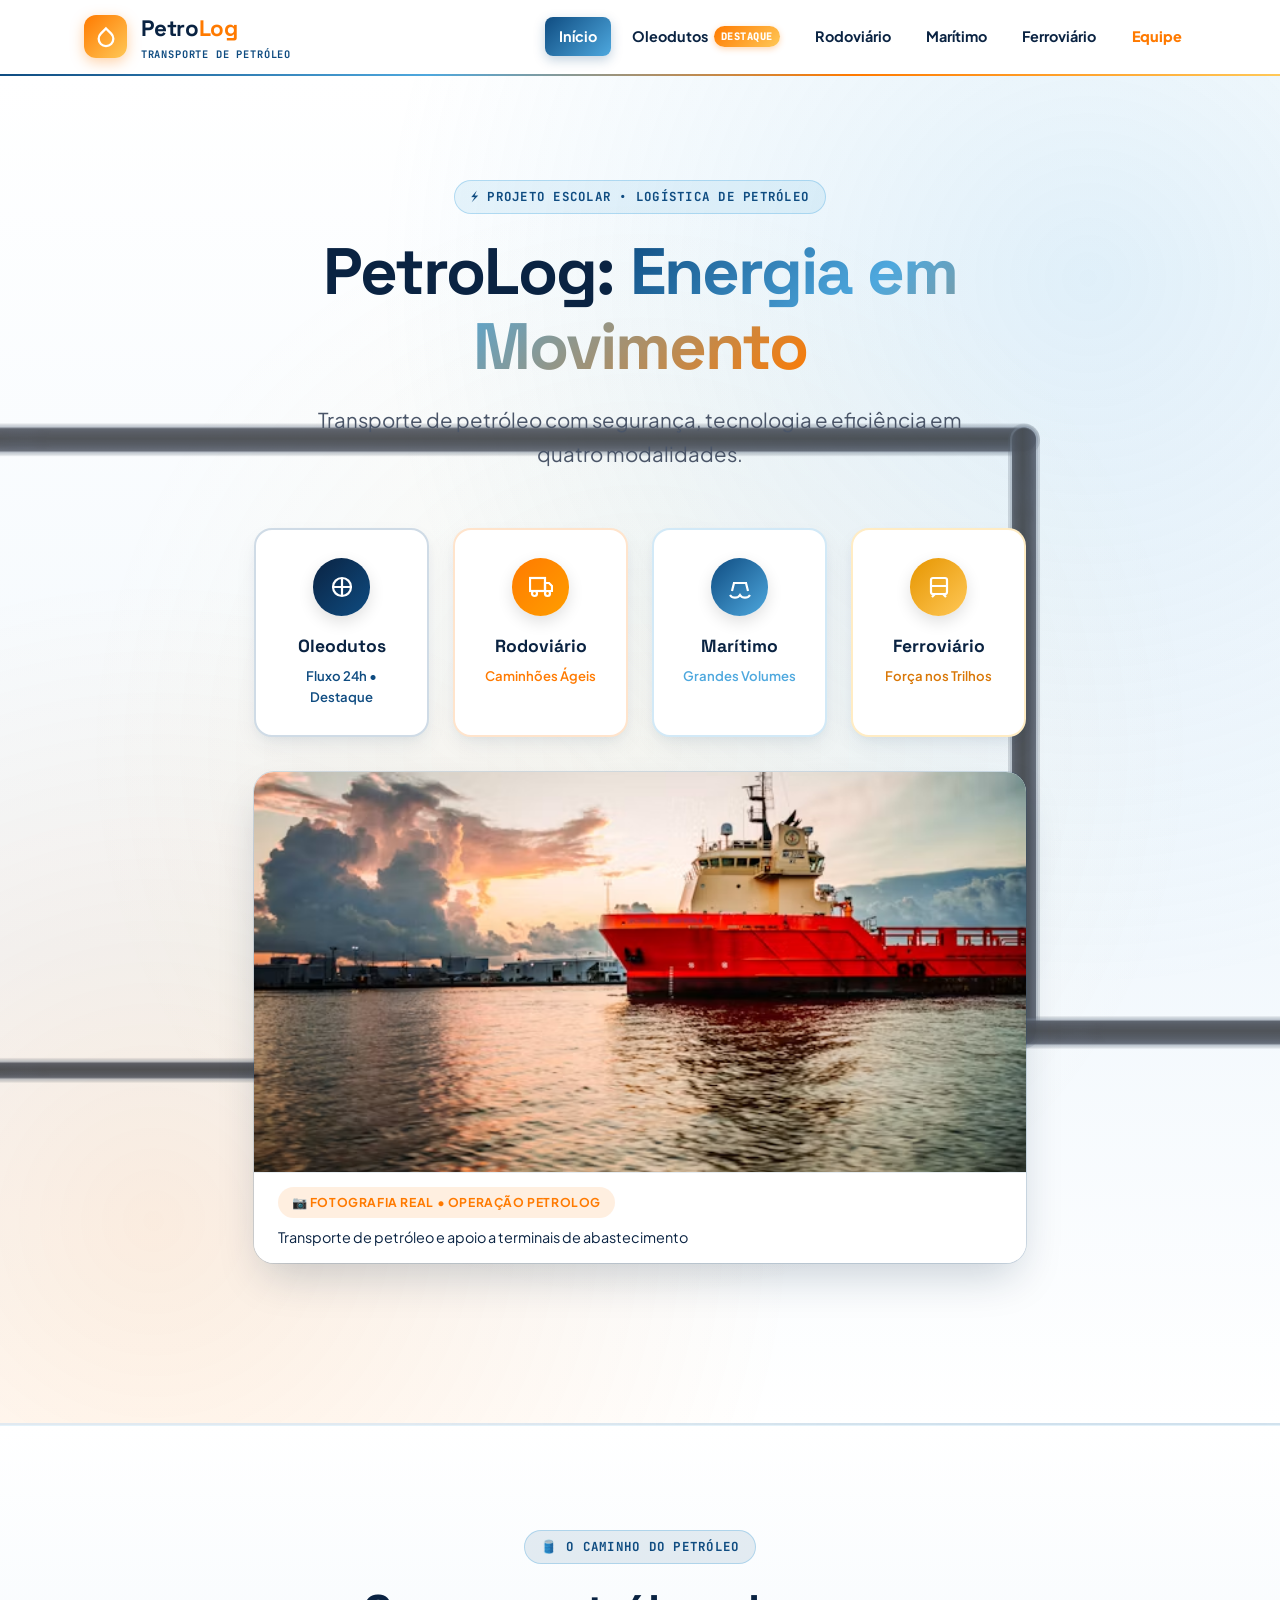
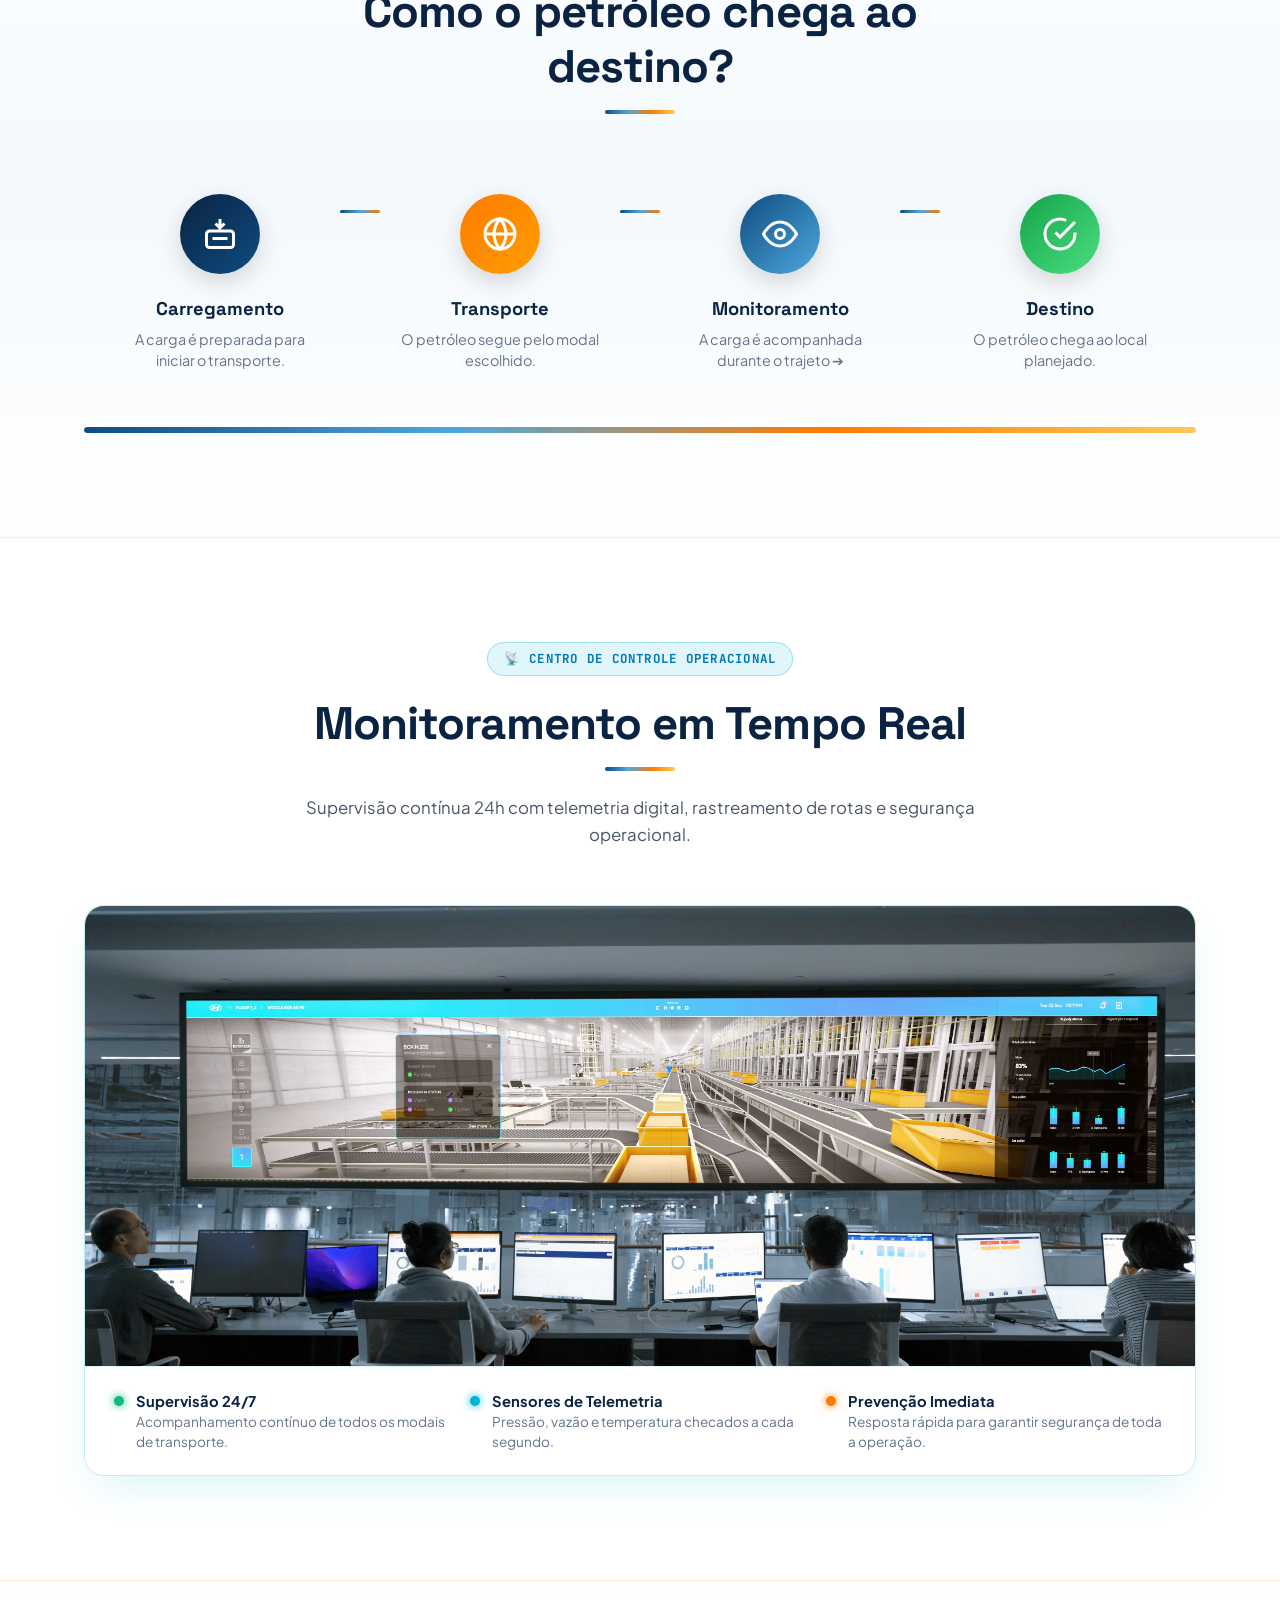
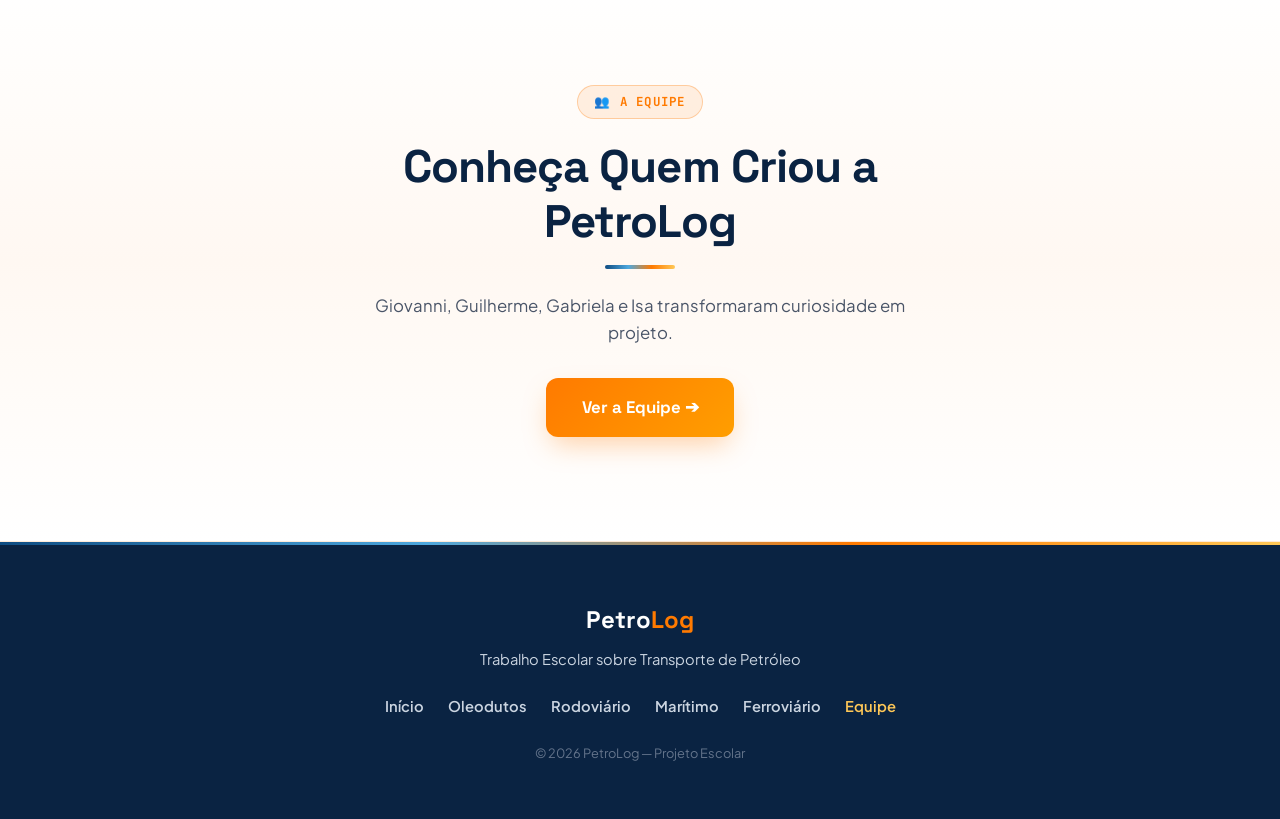
==== commit f50d2ea2: "adição de imagens" ====
--- a/index.html
+++ b/index.html
@@ -118,6 +118,15 @@
             <span class="modal-nav-desc" style="color: #D97706;">Força nos Trilhos</span>
           </a>
         </div>
+
+        <!-- Fotografia Principal da Home: Logística de Petróleo -->
+        <div class="hero-image-showcase">
+          <img src="images/photo-1572970321684-466a06878540.avif" alt="Operação e Transporte Geral de Petróleo — PetroLog" class="real-photo-hero">
+          <div class="photo-caption-bar">
+            <span class="photo-badge orange">📷 FOTOGRAFIA REAL • OPERAÇÃO PETROLOG</span>
+            <span>Transporte de petróleo e apoio a terminais de abastecimento</span>
+          </div>
+        </div>
       </div>
     </section>
 
@@ -159,13 +168,13 @@
             <div class="journey-connector-dot"></div>
           </div>
 
-          <div class="journey-step" data-step="3">
+          <a href="#monitoramento" class="journey-step" data-step="3" style="text-decoration: none; color: inherit; cursor: pointer;">
             <div class="journey-icon-wrap journey-icon-sky">
               <svg width="36" height="36" viewBox="0 0 24 24" fill="none" stroke="currentColor" stroke-width="2"><path d="M1 12s4-8 11-8 11 8 11 8-4 8-11 8-11-8-11-8z"/><circle cx="12" cy="12" r="3"/></svg>
             </div>
             <h3>Monitoramento</h3>
-            <p>A carga é acompanhada durante o trajeto.</p>
-          </div>
+            <p>A carga é acompanhada durante o trajeto ➔</p>
+          </a>
 
           <div class="journey-connector">
             <div class="journey-connector-line"></div>
@@ -184,6 +193,51 @@
         <!-- Linha de progresso animada -->
         <div class="journey-progress-bar">
           <div class="journey-progress-fill"></div>
+        </div>
+      </div>
+    </section>
+
+    <!-- ========== SEÇÃO MONITORAMENTO E SALA DE CONTROLE ========== -->
+    <section class="section" id="monitoramento" style="background: #FFFFFF;">
+      <div class="container">
+        <div class="section-header">
+          <span class="eyebrow-tag" style="background: rgba(0, 180, 216, 0.12); color: #0077B6; border-color: rgba(0, 180, 216, 0.3);">
+            📡 CENTRO DE CONTROLE OPERACIONAL
+          </span>
+          <h2 class="section-title">Monitoramento em Tempo Real</h2>
+          <div class="gradient-bar"></div>
+          <p class="section-desc">
+            Supervisão contínua 24h com telemetria digital, rastreamento de rotas e segurança operacional.
+          </p>
+        </div>
+
+        <div class="monitoring-showcase-card">
+          <div class="monitoring-photo-wrap">
+            <img src="images/pexels-photo-19317897.avif" alt="Sala de Controle e Monitoramento de Transporte de Petróleo" class="real-photo-monitoring">
+          </div>
+          <div class="monitoring-pills-bar">
+            <div class="monitoring-pill-item">
+              <span class="pill-dot green"></span>
+              <div>
+                <strong style="color: var(--navy-dark);">Supervisão 24/7</strong>
+                <div style="font-size: 0.85rem; color: #64748B;">Acompanhamento contínuo de todos os modais de transporte.</div>
+              </div>
+            </div>
+            <div class="monitoring-pill-item">
+              <span class="pill-dot cyan"></span>
+              <div>
+                <strong style="color: var(--navy-dark);">Sensores de Telemetria</strong>
+                <div style="font-size: 0.85rem; color: #64748B;">Pressão, vazão e temperatura checados a cada segundo.</div>
+              </div>
+            </div>
+            <div class="monitoring-pill-item">
+              <span class="pill-dot orange"></span>
+              <div>
+                <strong style="color: var(--navy-dark);">Prevenção Imediata</strong>
+                <div style="font-size: 0.85rem; color: #64748B;">Resposta rápida para garantir segurança de toda a operação.</div>
+              </div>
+            </div>
+          </div>
         </div>
       </div>
     </section>
--- a/style.css
+++ b/style.css
@@ -1679,4 +1679,224 @@
   --navy-deep: #001D3D;
   --teal-petro: #0A9396;
   --orange-accent: #FF6B00;
-}+}
+
+/* ==========================================================================
+   FOTOGRAFIAS REAIS — INTEGRAÇÃO PROFISSIONAL & RESPONSIVA
+   ========================================================================== */
+
+/* Home Hero Image Showcase */
+.hero-image-showcase {
+  max-width: 980px;
+  margin: 2.2rem auto 2.5rem;
+  border-radius: 20px;
+  overflow: hidden;
+  box-shadow: 0 20px 45px -10px rgba(10, 35, 66, 0.22), 0 0 0 1px rgba(15, 76, 129, 0.15);
+  background: #FFFFFF;
+  position: relative;
+  transition: transform var(--transition), box-shadow var(--transition);
+}
+
+.hero-image-showcase:hover {
+  transform: translateY(-4px);
+  box-shadow: 0 28px 55px -10px rgba(10, 35, 66, 0.28), 0 0 0 2px rgba(255, 122, 0, 0.4);
+}
+
+.real-photo-hero {
+  width: 100%;
+  height: 400px;
+  display: block;
+  object-fit: cover;
+  object-position: center;
+}
+
+@media (max-width: 768px) {
+  .real-photo-hero {
+    height: 240px;
+  }
+}
+
+.photo-caption-bar {
+  display: flex;
+  align-items: center;
+  justify-content: space-between;
+  flex-wrap: wrap;
+  gap: 0.5rem;
+  padding: 0.9rem 1.5rem;
+  background: rgba(255, 255, 255, 0.98);
+  border-top: 1px solid rgba(15, 76, 129, 0.1);
+  font-size: 0.9rem;
+  color: var(--navy-dark);
+}
+
+.photo-badge {
+  display: inline-flex;
+  align-items: center;
+  gap: 0.4rem;
+  font-size: 0.76rem;
+  font-weight: 700;
+  letter-spacing: 0.05em;
+  text-transform: uppercase;
+  padding: 0.35rem 0.85rem;
+  border-radius: 999px;
+  background: rgba(15, 76, 129, 0.1);
+  color: var(--petro-blue);
+}
+
+.photo-badge.orange {
+  background: rgba(255, 122, 0, 0.12);
+  color: var(--orange-energy);
+}
+
+.photo-badge.sky {
+  background: rgba(78, 168, 222, 0.15);
+  color: var(--petro-blue);
+}
+
+.photo-badge.gold {
+  background: rgba(217, 119, 6, 0.12);
+  color: #B45309;
+}
+
+.photo-badge.cyan {
+  background: rgba(0, 180, 216, 0.12);
+  color: #0077B6;
+}
+
+/* Real Photo Showcase Card for Modals */
+.real-photo-showcase {
+  margin: 3rem 0;
+}
+
+.real-photo-card {
+  background: #FFFFFF;
+  border: 1px solid rgba(15, 76, 129, 0.15);
+  border-radius: 20px;
+  overflow: hidden;
+  box-shadow: 0 16px 36px -8px rgba(10, 35, 66, 0.12);
+  transition: transform var(--transition), box-shadow var(--transition);
+}
+
+.real-photo-card:hover {
+  transform: translateY(-3px);
+  box-shadow: 0 24px 48px -8px rgba(10, 35, 66, 0.18);
+}
+
+.real-photo-card-header {
+  display: flex;
+  align-items: center;
+  justify-content: space-between;
+  flex-wrap: wrap;
+  gap: 0.75rem;
+  padding: 1.1rem 1.6rem;
+  background: #FFFFFF;
+  border-bottom: 1px solid rgba(15, 76, 129, 0.08);
+}
+
+.real-photo-card-title {
+  font-family: var(--font-display);
+  font-size: 1.05rem;
+  font-weight: 700;
+  color: var(--navy-dark);
+}
+
+.real-photo-img-wrap {
+  width: 100%;
+  position: relative;
+  background: #0A192F;
+  overflow: hidden;
+}
+
+.real-photo-img {
+  width: 100%;
+  height: 440px;
+  display: block;
+  object-fit: cover;
+  object-position: center;
+}
+
+.real-photo-img.photo-truck {
+  height: 480px;
+  object-position: center 30%;
+}
+
+@media (max-width: 768px) {
+  .real-photo-img {
+    height: 260px;
+  }
+  .real-photo-img.photo-truck {
+    height: 320px;
+  }
+}
+
+.real-photo-footer {
+  padding: 1rem 1.6rem;
+  background: #F8FAFC;
+  border-top: 1px solid rgba(15, 76, 129, 0.08);
+  font-size: 0.92rem;
+  color: #4A5568;
+  display: flex;
+  align-items: center;
+  justify-content: space-between;
+  flex-wrap: wrap;
+  gap: 0.5rem;
+}
+
+/* Monitoramento Showcase Card */
+.monitoring-showcase-card {
+  background: #FFFFFF;
+  border: 1px solid rgba(0, 180, 216, 0.25);
+  border-radius: 20px;
+  overflow: hidden;
+  box-shadow: 0 18px 40px -10px rgba(0, 180, 216, 0.15);
+  margin-top: 2.2rem;
+}
+
+.monitoring-photo-wrap {
+  position: relative;
+  background: #061528;
+  overflow: hidden;
+}
+
+.real-photo-monitoring {
+  width: 100%;
+  height: 460px;
+  display: block;
+  object-fit: cover;
+  object-position: center;
+}
+
+@media (max-width: 768px) {
+  .real-photo-monitoring {
+    height: 260px;
+  }
+}
+
+.monitoring-pills-bar {
+  display: grid;
+  grid-template-columns: repeat(auto-fit, minmax(240px, 1fr));
+  gap: 1rem;
+  padding: 1.5rem 1.8rem;
+  background: #FFFFFF;
+  border-top: 1px solid rgba(0, 180, 216, 0.12);
+}
+
+.monitoring-pill-item {
+  display: flex;
+  align-items: flex-start;
+  gap: 0.75rem;
+  font-size: 0.92rem;
+  color: #334155;
+  line-height: 1.45;
+}
+
+.pill-dot {
+  width: 10px;
+  height: 10px;
+  border-radius: 50%;
+  flex-shrink: 0;
+  margin-top: 0.35rem;
+}
+.pill-dot.green { background: #10B981; box-shadow: 0 0 8px #10B981; }
+.pill-dot.cyan { background: #00B4D8; box-shadow: 0 0 8px #00B4D8; }
+.pill-dot.orange { background: #FF7A00; box-shadow: 0 0 8px #FF7A00; }
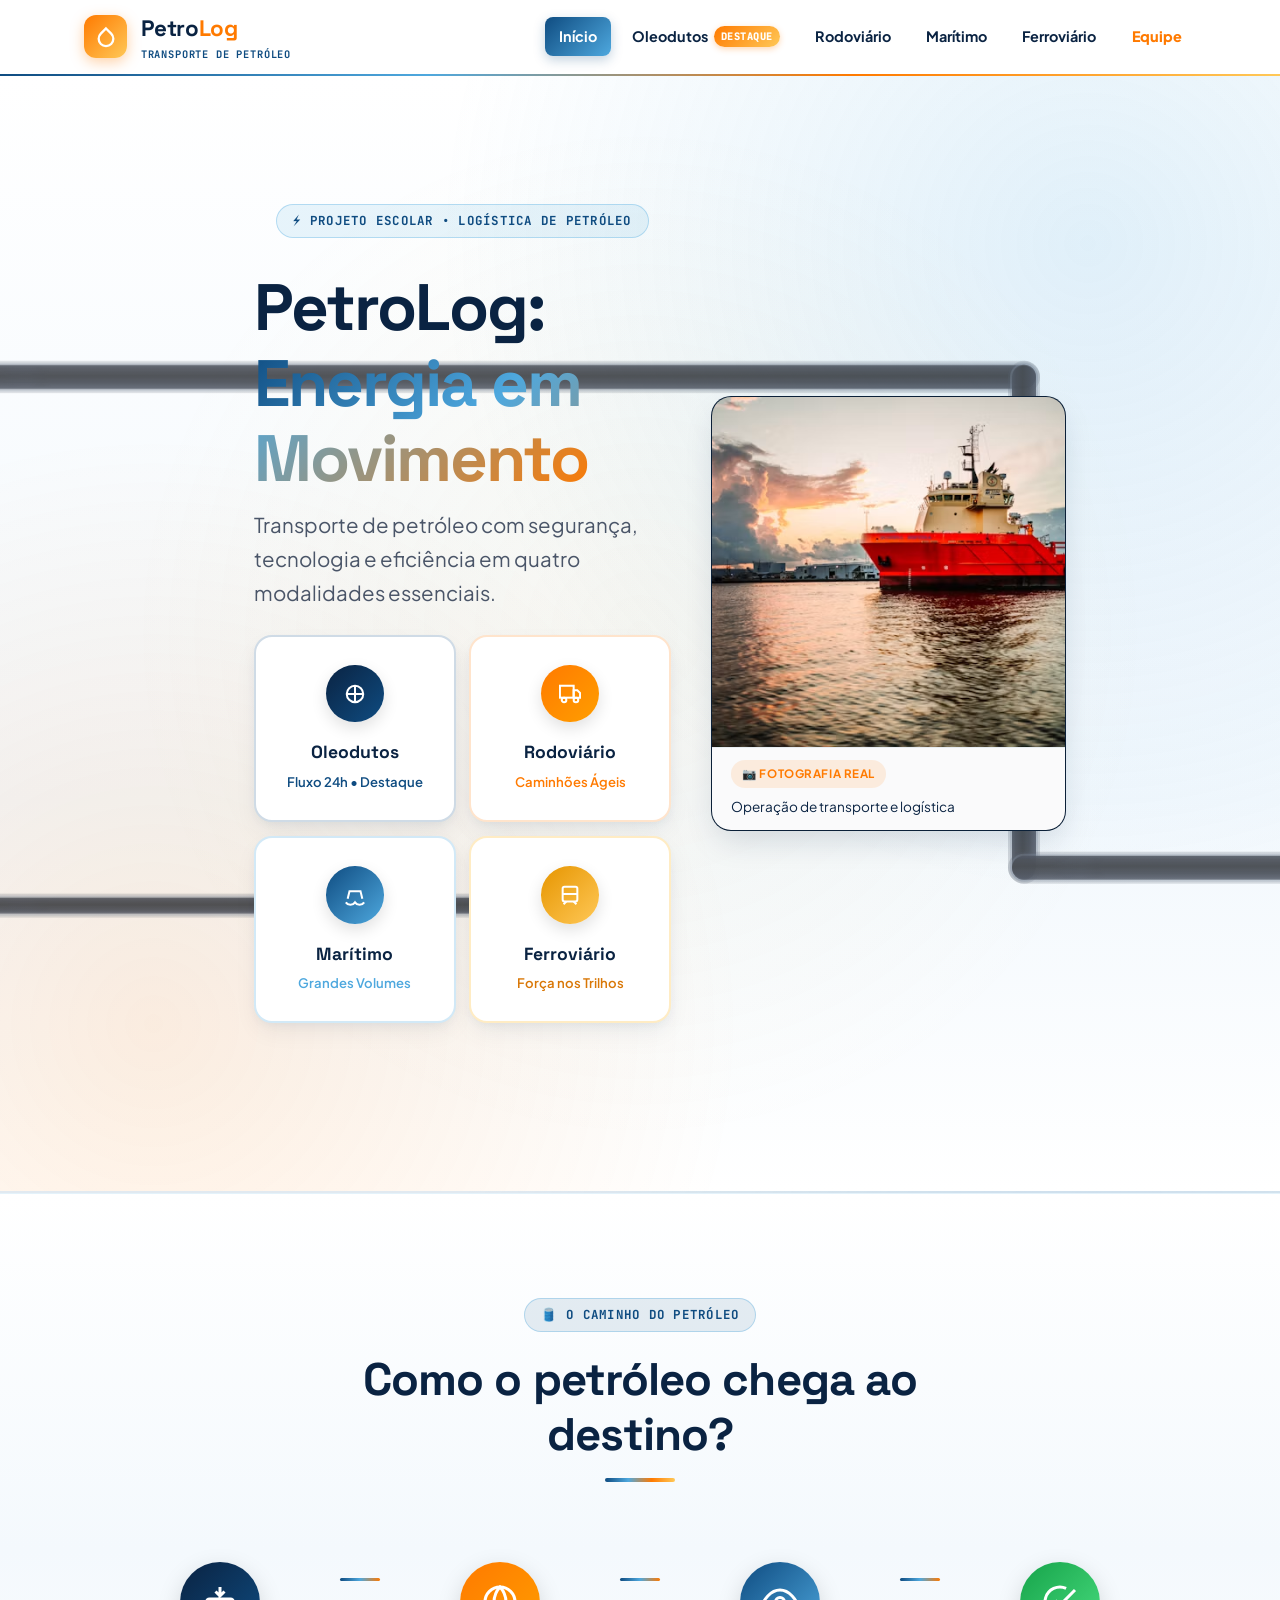
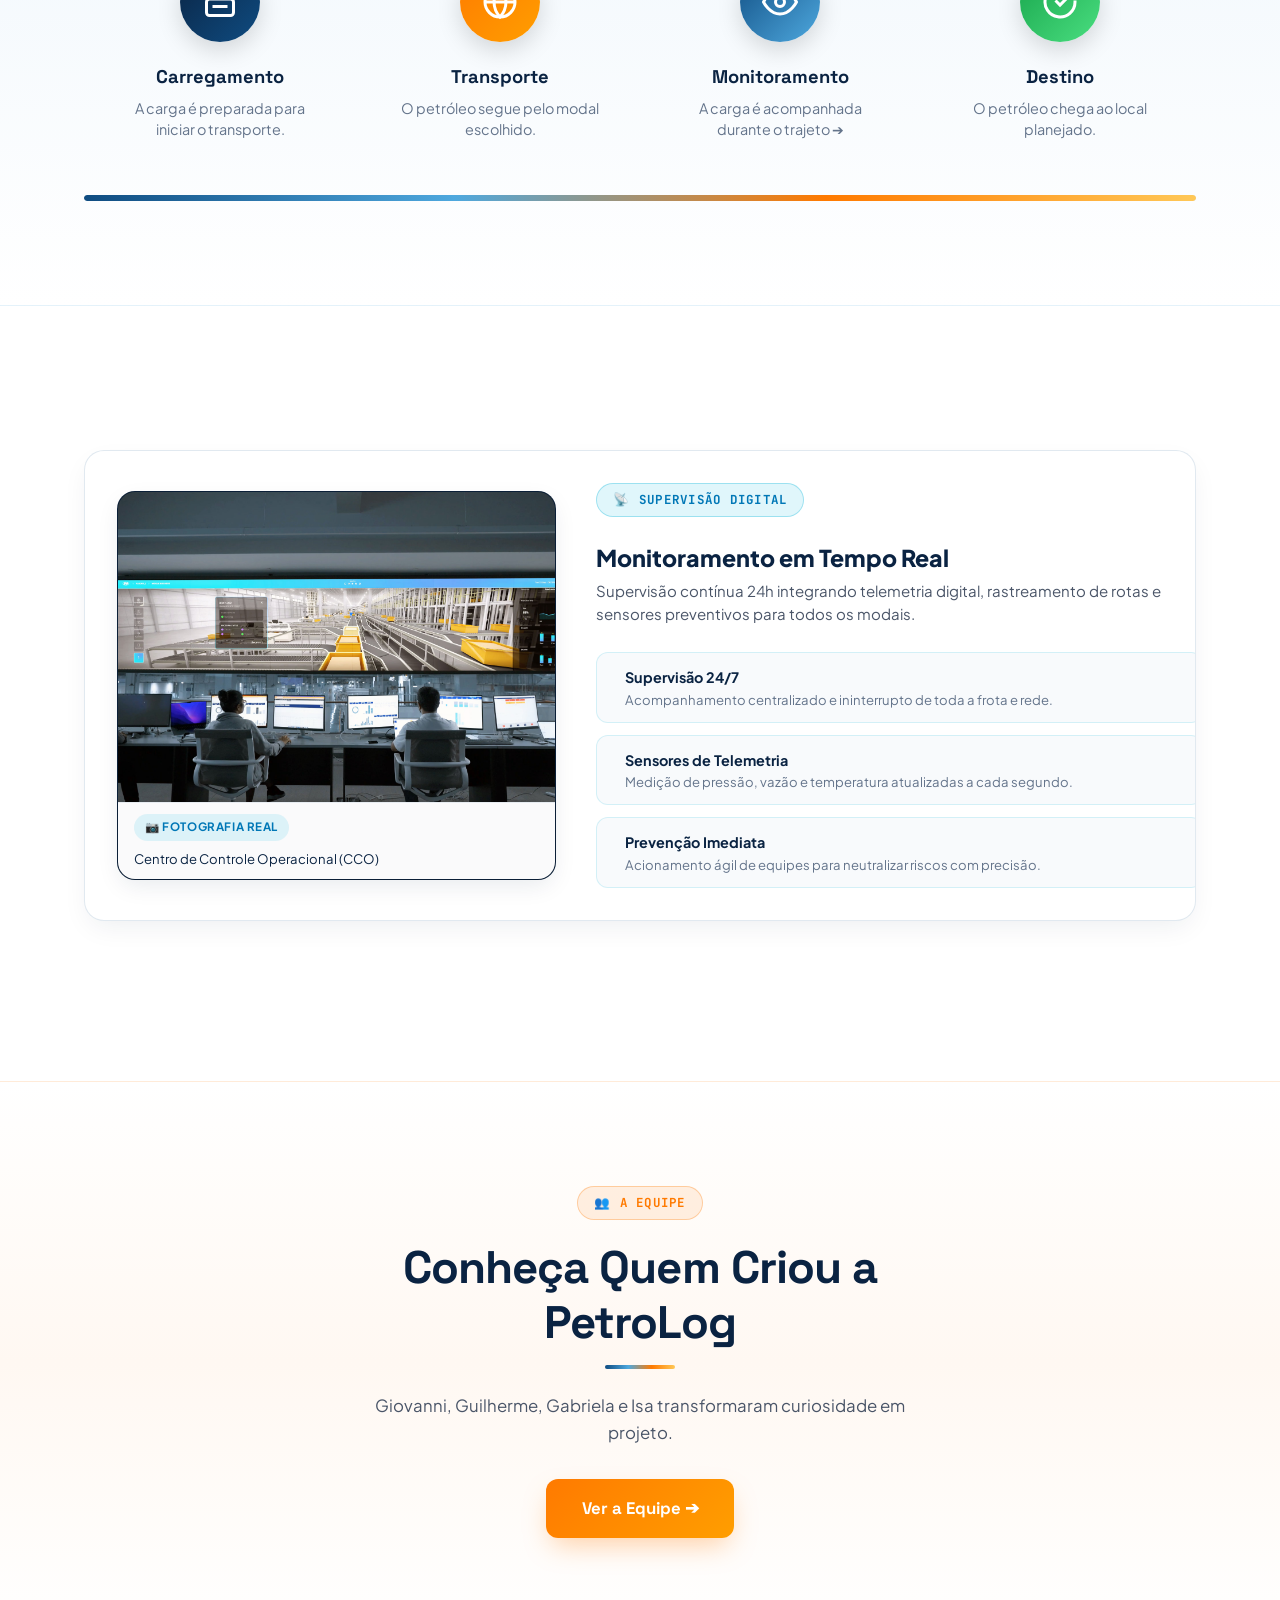
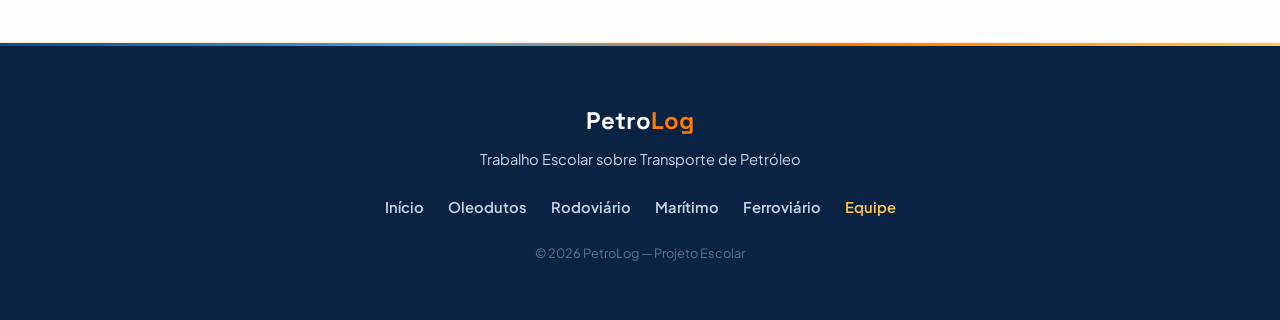
==== commit ffa284cc: "redimensão das imagens" ====
--- a/index.html
+++ b/index.html
@@ -68,63 +68,70 @@
       <canvas id="pipelineCanvas"></canvas>
 
       <div class="container hero-content">
-        <div class="eyebrow-tag">
-          ⚡ PROJETO ESCOLAR • LOGÍSTICA DE PETRÓLEO
-        </div>
-
-        <h1 class="hero-title">
-          PetroLog: <span class="highlight-gradient">Energia em Movimento</span>
-        </h1>
-
-        <p class="hero-subtitle">
-          Transporte de petróleo com segurança, tecnologia e eficiência em quatro modalidades.
-        </p>
-
-        <!-- Vitrine com os 4 Modais -->
-        <div class="hero-modals-nav">
-          <!-- Dutoviário -->
-          <a href="dutoviario.html" class="modal-nav-card theme-duto">
-            <div class="modal-icon-circle icon-duto">
-              <svg width="24" height="24" viewBox="0 0 24 24" fill="none" stroke="currentColor" stroke-width="2.2"><circle cx="12" cy="12" r="9"/><path d="M12 3v18M3 12h18"/></svg>
-            </div>
-            <strong class="modal-nav-title">Oleodutos</strong>
-            <span class="modal-nav-desc" style="color: var(--petro-blue);">Fluxo 24h • Destaque</span>
-          </a>
-
-          <!-- Rodoviário -->
-          <a href="rodoviario.html" class="modal-nav-card theme-rodo">
-            <div class="modal-icon-circle icon-rodo">
-              <svg width="24" height="24" viewBox="0 0 24 24" fill="none" stroke="currentColor" stroke-width="2.2"><rect x="1" y="3" width="15" height="13"/><polygon points="16 8 20 8 23 11 23 16 16 16 16 8"/><circle cx="5.5" cy="18.5" r="2.5"/><circle cx="18.5" cy="18.5" r="2.5"/></svg>
-            </div>
-            <strong class="modal-nav-title">Rodoviário</strong>
-            <span class="modal-nav-desc" style="color: var(--orange-energy);">Caminhões Ágeis</span>
-          </a>
-
-          <!-- Marítimo -->
-          <a href="maritimo.html" class="modal-nav-card theme-mari">
-            <div class="modal-icon-circle icon-mari">
-              <svg width="24" height="24" viewBox="0 0 24 24" fill="none" stroke="currentColor" stroke-width="2.2"><path d="M2 20a6 6 0 0 0 10 0 6 6 0 0 0 10 0M4 16l2-8h12l2 8"/></svg>
-            </div>
-            <strong class="modal-nav-title">Marítimo</strong>
-            <span class="modal-nav-desc" style="color: var(--sky-blue);">Grandes Volumes</span>
-          </a>
-
-          <!-- Ferroviário -->
-          <a href="ferroviario.html" class="modal-nav-card theme-ferro">
-            <div class="modal-icon-circle icon-ferro">
-              <svg width="24" height="24" viewBox="0 0 24 24" fill="none" stroke="currentColor" stroke-width="2.2"><rect x="4" y="3" width="16" height="16" rx="2"/><path d="M4 11h16M8 19l-3 3M16 19l3 3"/></svg>
-            </div>
-            <strong class="modal-nav-title">Ferroviário</strong>
-            <span class="modal-nav-desc" style="color: #D97706;">Força nos Trilhos</span>
-          </a>
-        </div>
-
-        <!-- Fotografia Principal da Home: Logística de Petróleo -->
-        <div class="hero-image-showcase">
-          <img src="images/photo-1572970321684-466a06878540.avif" alt="Operação e Transporte Geral de Petróleo — PetroLog" class="real-photo-hero">
-          <div class="photo-caption-bar">
-            <span class="photo-badge orange">📷 FOTOGRAFIA REAL • OPERAÇÃO PETROLOG</span>
-            <span>Transporte de petróleo e apoio a terminais de abastecimento</span>
+        <div class="hero-split-container">
+          <!-- Coluna Esquerda: Apresentação & 4 Modais -->
+          <div class="hero-text-col">
+            <div class="eyebrow-tag">
+              ⚡ PROJETO ESCOLAR • LOGÍSTICA DE PETRÓLEO
+            </div>
+
+            <h1 class="hero-title" style="text-align: left; margin: 0.8rem 0;">
+              PetroLog: <span class="highlight-gradient">Energia em Movimento</span>
+            </h1>
+
+            <p class="hero-subtitle" style="text-align: left; margin: 0 0 1.5rem; max-width: 100%;">
+              Transporte de petróleo com segurança, tecnologia e eficiência em quatro modalidades essenciais.
+            </p>
+
+            <!-- Vitrine com os 4 Modais em Grid 2x2 -->
+            <div class="hero-modals-grid">
+              <!-- Dutoviário -->
+              <a href="dutoviario.html" class="modal-nav-card theme-duto">
+                <div class="modal-icon-circle icon-duto">
+                  <svg width="22" height="22" viewBox="0 0 24 24" fill="none" stroke="currentColor" stroke-width="2.2"><circle cx="12" cy="12" r="9"/><path d="M12 3v18M3 12h18"/></svg>
+                </div>
+                <strong class="modal-nav-title">Oleodutos</strong>
+                <span class="modal-nav-desc" style="color: var(--petro-blue);">Fluxo 24h • Destaque</span>
+              </a>
+
+              <!-- Rodoviário -->
+              <a href="rodoviario.html" class="modal-nav-card theme-rodo">
+                <div class="modal-icon-circle icon-rodo">
+                  <svg width="22" height="22" viewBox="0 0 24 24" fill="none" stroke="currentColor" stroke-width="2.2"><rect x="1" y="3" width="15" height="13"/><polygon points="16 8 20 8 23 11 23 16 16 16 16 8"/><circle cx="5.5" cy="18.5" r="2.5"/><circle cx="18.5" cy="18.5" r="2.5"/></svg>
+                </div>
+                <strong class="modal-nav-title">Rodoviário</strong>
+                <span class="modal-nav-desc" style="color: var(--orange-energy);">Caminhões Ágeis</span>
+              </a>
+
+              <!-- Marítimo -->
+              <a href="maritimo.html" class="modal-nav-card theme-mari">
+                <div class="modal-icon-circle icon-mari">
+                  <svg width="22" height="22" viewBox="0 0 24 24" fill="none" stroke="currentColor" stroke-width="2.2"><path d="M2 20a6 6 0 0 0 10 0 6 6 0 0 0 10 0M4 16l2-8h12l2 8"/></svg>
+                </div>
+                <strong class="modal-nav-title">Marítimo</strong>
+                <span class="modal-nav-desc" style="color: var(--sky-blue);">Grandes Volumes</span>
+              </a>
+
+              <!-- Ferroviário -->
+              <a href="ferroviario.html" class="modal-nav-card theme-ferro">
+                <div class="modal-icon-circle icon-ferro">
+                  <svg width="22" height="22" viewBox="0 0 24 24" fill="none" stroke="currentColor" stroke-width="2.2"><rect x="4" y="3" width="16" height="16" rx="2"/><path d="M4 11h16M8 19l-3 3M16 19l3 3"/></svg>
+                </div>
+                <strong class="modal-nav-title">Ferroviário</strong>
+                <span class="modal-nav-desc" style="color: #D97706;">Força nos Trilhos</span>
+              </a>
+            </div>
+          </div>
+
+          <!-- Coluna Direita (~46%): Card com Fotografia Principal da Home -->
+          <div class="hero-media-wrap">
+            <div class="hero-compact-card">
+              <img src="images/photo-1572970321684-466a06878540.avif" alt="Operação e Transporte Geral de Petróleo — PetroLog" class="hero-compact-img">
+              <div class="hero-compact-caption">
+                <span class="photo-badge orange">📷 FOTOGRAFIA REAL</span>
+                <span>Operação de transporte e logística</span>
+              </div>
+            </div>
           </div>
         </div>
       </div>
@@ -200,41 +207,52 @@
     <!-- ========== SEÇÃO MONITORAMENTO E SALA DE CONTROLE ========== -->
     <section class="section" id="monitoramento" style="background: #FFFFFF;">
       <div class="container">
-        <div class="section-header">
-          <span class="eyebrow-tag" style="background: rgba(0, 180, 216, 0.12); color: #0077B6; border-color: rgba(0, 180, 216, 0.3);">
-            📡 CENTRO DE CONTROLE OPERACIONAL
-          </span>
-          <h2 class="section-title">Monitoramento em Tempo Real</h2>
-          <div class="gradient-bar"></div>
-          <p class="section-desc">
-            Supervisão contínua 24h com telemetria digital, rastreamento de rotas e segurança operacional.
-          </p>
-        </div>
-
-        <div class="monitoring-showcase-card">
-          <div class="monitoring-photo-wrap">
-            <img src="images/pexels-photo-19317897.avif" alt="Sala de Controle e Monitoramento de Transporte de Petróleo" class="real-photo-monitoring">
-          </div>
-          <div class="monitoring-pills-bar">
-            <div class="monitoring-pill-item">
-              <span class="pill-dot green"></span>
-              <div>
-                <strong style="color: var(--navy-dark);">Supervisão 24/7</strong>
-                <div style="font-size: 0.85rem; color: #64748B;">Acompanhamento contínuo de todos os modais de transporte.</div>
-              </div>
-            </div>
-            <div class="monitoring-pill-item">
-              <span class="pill-dot cyan"></span>
-              <div>
-                <strong style="color: var(--navy-dark);">Sensores de Telemetria</strong>
-                <div style="font-size: 0.85rem; color: #64748B;">Pressão, vazão e temperatura checados a cada segundo.</div>
-              </div>
-            </div>
-            <div class="monitoring-pill-item">
-              <span class="pill-dot orange"></span>
-              <div>
-                <strong style="color: var(--navy-dark);">Prevenção Imediata</strong>
-                <div style="font-size: 0.85rem; color: #64748B;">Resposta rápida para garantir segurança de toda a operação.</div>
+        <div class="split-showcase">
+          <!-- Coluna Esquerda (~42%): Foto da Sala de Controle -->
+          <div class="split-media-col">
+            <div class="compact-photo-card">
+              <img src="images/pexels-photo-19317897.avif" alt="Sala de Controle e Monitoramento de Transporte de Petróleo" class="compact-photo-img">
+              <div class="compact-photo-caption">
+                <span class="photo-badge cyan">📷 FOTOGRAFIA REAL</span>
+                <span>Centro de Controle Operacional (CCO)</span>
+              </div>
+            </div>
+          </div>
+
+          <!-- Coluna Direita (~58%): Informações e Destaques ao Lado -->
+          <div class="split-content-col">
+            <div class="split-content-header">
+              <span class="eyebrow-tag" style="background: rgba(0, 180, 216, 0.12); color: #0077B6; border-color: rgba(0, 180, 216, 0.3);">
+                📡 SUPERVISÃO DIGITAL
+              </span>
+              <h2 class="split-content-title">Monitoramento em Tempo Real</h2>
+              <p class="split-content-desc">
+                Supervisão contínua 24h integrando telemetria digital, rastreamento de rotas e sensores preventivos para todos os modais.
+              </p>
+            </div>
+
+            <!-- Pílulas Informativas de Monitoramento -->
+            <div class="monitoring-split-pills">
+              <div class="monitoring-split-pill">
+                <span class="pill-dot green"></span>
+                <div>
+                  <strong>Supervisão 24/7</strong>
+                  <p>Acompanhamento centralizado e ininterrupto de toda a frota e rede.</p>
+                </div>
+              </div>
+              <div class="monitoring-split-pill">
+                <span class="pill-dot cyan"></span>
+                <div>
+                  <strong>Sensores de Telemetria</strong>
+                  <p>Medição de pressão, vazão e temperatura atualizadas a cada segundo.</p>
+                </div>
+              </div>
+              <div class="monitoring-split-pill">
+                <span class="pill-dot orange"></span>
+                <div>
+                  <strong>Prevenção Imediata</strong>
+                  <p>Acionamento ágil de equipes para neutralizar riscos com precisão.</p>
+                </div>
               </div>
             </div>
           </div>
--- a/style.css
+++ b/style.css
@@ -1682,221 +1682,298 @@
 }
 
 /* ==========================================================================
-   FOTOGRAFIAS REAIS — INTEGRAÇÃO PROFISSIONAL & RESPONSIVA
-   ========================================================================== */
-
-/* Home Hero Image Showcase */
-.hero-image-showcase {
-  max-width: 980px;
-  margin: 2.2rem auto 2.5rem;
+   FOTOGRAFIAS REAIS — COMPOSIÇÃO EQUILIBRADA (40% IMAGEM / 60% CONTEÚDO)
+   ========================================================================== */
+
+/* Badges e Identificação */
+.photo-badge {
+  display: inline-flex;
+  align-items: center;
+  gap: 0.35rem;
+  font-size: 0.72rem;
+  font-weight: 700;
+  letter-spacing: 0.05em;
+  text-transform: uppercase;
+  padding: 0.28rem 0.7rem;
+  border-radius: 999px;
+  background: rgba(15, 76, 129, 0.1);
+  color: var(--petro-blue);
+}
+
+.photo-badge.orange {
+  background: rgba(255, 122, 0, 0.12);
+  color: var(--orange-energy);
+}
+
+.photo-badge.sky {
+  background: rgba(78, 168, 222, 0.15);
+  color: var(--petro-blue);
+}
+
+.photo-badge.gold {
+  background: rgba(217, 119, 6, 0.12);
+  color: #B45309;
+}
+
+.photo-badge.cyan {
+  background: rgba(0, 180, 216, 0.12);
+  color: #0077B6;
+}
+
+/* HOME Hero Layout Dividido: ~54% Texto & Modais / ~46% Imagem */
+.hero-split-container {
+  display: grid;
+  grid-template-columns: 54% 46%;
+  gap: 2.5rem;
+  align-items: center;
+  padding: 1.5rem 0 3rem;
+}
+
+@media (max-width: 960px) {
+  .hero-split-container {
+    grid-template-columns: 1fr;
+    gap: 2rem;
+    padding: 1rem 0 2rem;
+  }
+}
+
+.hero-media-wrap {
+  width: 100%;
+}
+
+.hero-compact-card {
   border-radius: 20px;
   overflow: hidden;
-  box-shadow: 0 20px 45px -10px rgba(10, 35, 66, 0.22), 0 0 0 1px rgba(15, 76, 129, 0.15);
-  background: #FFFFFF;
-  position: relative;
+  background: #0B192C;
+  border: 1px solid rgba(15, 76, 129, 0.15);
+  box-shadow: 0 14px 32px -6px rgba(10, 35, 66, 0.15);
   transition: transform var(--transition), box-shadow var(--transition);
 }
 
-.hero-image-showcase:hover {
-  transform: translateY(-4px);
-  box-shadow: 0 28px 55px -10px rgba(10, 35, 66, 0.28), 0 0 0 2px rgba(255, 122, 0, 0.4);
-}
-
-.real-photo-hero {
+.hero-compact-card:hover {
+  transform: translateY(-2px);
+  box-shadow: 0 20px 38px -6px rgba(10, 35, 66, 0.2);
+}
+
+.hero-compact-img {
   width: 100%;
-  height: 400px;
+  height: 350px;
   display: block;
   object-fit: cover;
   object-position: center;
 }
 
 @media (max-width: 768px) {
-  .real-photo-hero {
-    height: 240px;
-  }
-}
-
-.photo-caption-bar {
+  .hero-compact-img {
+    height: 220px;
+  }
+}
+
+.hero-compact-caption {
   display: flex;
   align-items: center;
   justify-content: space-between;
   flex-wrap: wrap;
   gap: 0.5rem;
-  padding: 0.9rem 1.5rem;
+  padding: 0.75rem 1.2rem;
   background: rgba(255, 255, 255, 0.98);
-  border-top: 1px solid rgba(15, 76, 129, 0.1);
-  font-size: 0.9rem;
-  color: var(--navy-dark);
-}
-
-.photo-badge {
-  display: inline-flex;
-  align-items: center;
-  gap: 0.4rem;
-  font-size: 0.76rem;
-  font-weight: 700;
-  letter-spacing: 0.05em;
-  text-transform: uppercase;
-  padding: 0.35rem 0.85rem;
-  border-radius: 999px;
-  background: rgba(15, 76, 129, 0.1);
-  color: var(--petro-blue);
-}
-
-.photo-badge.orange {
-  background: rgba(255, 122, 0, 0.12);
-  color: var(--orange-energy);
-}
-
-.photo-badge.sky {
-  background: rgba(78, 168, 222, 0.15);
-  color: var(--petro-blue);
-}
-
-.photo-badge.gold {
-  background: rgba(217, 119, 6, 0.12);
-  color: #B45309;
-}
-
-.photo-badge.cyan {
-  background: rgba(0, 180, 216, 0.12);
-  color: #0077B6;
-}
-
-/* Real Photo Showcase Card for Modals */
-.real-photo-showcase {
-  margin: 3rem 0;
-}
-
-.real-photo-card {
+  border-top: 1px solid rgba(15, 76, 129, 0.08);
+  font-size: 0.85rem;
+  color: var(--navy-dark);
+}
+
+/* Vitrine de Modais da Home Compacta em Grid 2x2 */
+.hero-modals-grid {
+  display: grid;
+  grid-template-columns: repeat(2, 1fr);
+  gap: 0.85rem;
+  margin-top: 1.5rem;
+}
+
+@media (max-width: 540px) {
+  .hero-modals-grid {
+    grid-template-columns: 1fr;
+  }
+}
+
+/* ==========================================================================
+   COMPOSIÇÃO EQUILIBRADA (42% IMAGEM / 58% CONTEÚDO) PARA TODAS AS SEÇÕES
+   ========================================================================== */
+.split-showcase {
+  display: grid;
+  grid-template-columns: 42% 58%;
+  gap: 2.5rem;
+  align-items: center;
   background: #FFFFFF;
-  border: 1px solid rgba(15, 76, 129, 0.15);
+  border: 1px solid rgba(15, 76, 129, 0.12);
   border-radius: 20px;
+  padding: 2rem;
+  box-shadow: 0 10px 28px -6px rgba(10, 35, 66, 0.08);
+  margin: 2.5rem 0 3.5rem;
+  position: relative;
   overflow: hidden;
-  box-shadow: 0 16px 36px -8px rgba(10, 35, 66, 0.12);
+}
+
+@media (max-width: 960px) {
+  .split-showcase {
+    grid-template-columns: 1fr;
+    gap: 1.8rem;
+    padding: 1.5rem;
+  }
+}
+
+/* Coluna da Imagem */
+.split-media-col {
+  width: 100%;
+}
+
+.compact-photo-card {
+  border-radius: 18px;
+  overflow: hidden;
+  background: #0B192C;
+  border: 1px solid rgba(15, 76, 129, 0.12);
+  box-shadow: 0 8px 24px -4px rgba(10, 35, 66, 0.1);
+  position: relative;
   transition: transform var(--transition), box-shadow var(--transition);
 }
 
-.real-photo-card:hover {
-  transform: translateY(-3px);
-  box-shadow: 0 24px 48px -8px rgba(10, 35, 66, 0.18);
-}
-
-.real-photo-card-header {
-  display: flex;
-  align-items: center;
-  justify-content: space-between;
-  flex-wrap: wrap;
-  gap: 0.75rem;
-  padding: 1.1rem 1.6rem;
-  background: #FFFFFF;
-  border-bottom: 1px solid rgba(15, 76, 129, 0.08);
-}
-
-.real-photo-card-title {
-  font-family: var(--font-display);
-  font-size: 1.05rem;
-  font-weight: 700;
-  color: var(--navy-dark);
-}
-
-.real-photo-img-wrap {
+.compact-photo-card:hover {
+  transform: translateY(-2px);
+  box-shadow: 0 14px 30px -4px rgba(10, 35, 66, 0.16);
+}
+
+.compact-photo-img {
   width: 100%;
-  position: relative;
-  background: #0A192F;
-  overflow: hidden;
-}
-
-.real-photo-img {
-  width: 100%;
-  height: 440px;
+  height: 310px;
   display: block;
   object-fit: cover;
   object-position: center;
 }
 
-.real-photo-img.photo-truck {
-  height: 480px;
+.compact-photo-img.photo-truck {
   object-position: center 30%;
 }
 
 @media (max-width: 768px) {
-  .real-photo-img {
-    height: 260px;
-  }
-  .real-photo-img.photo-truck {
-    height: 320px;
-  }
-}
-
-.real-photo-footer {
-  padding: 1rem 1.6rem;
-  background: #F8FAFC;
-  border-top: 1px solid rgba(15, 76, 129, 0.08);
-  font-size: 0.92rem;
-  color: #4A5568;
+  .compact-photo-img {
+    height: 220px;
+  }
+}
+
+.compact-photo-caption {
   display: flex;
   align-items: center;
   justify-content: space-between;
   flex-wrap: wrap;
-  gap: 0.5rem;
-}
-
-/* Monitoramento Showcase Card */
-.monitoring-showcase-card {
-  background: #FFFFFF;
-  border: 1px solid rgba(0, 180, 216, 0.25);
-  border-radius: 20px;
-  overflow: hidden;
-  box-shadow: 0 18px 40px -10px rgba(0, 180, 216, 0.15);
-  margin-top: 2.2rem;
-}
-
-.monitoring-photo-wrap {
-  position: relative;
-  background: #061528;
-  overflow: hidden;
-}
-
-.real-photo-monitoring {
-  width: 100%;
-  height: 460px;
+  gap: 0.4rem;
+  padding: 0.65rem 1rem;
+  background: rgba(255, 255, 255, 0.98);
+  border-top: 1px solid rgba(15, 76, 129, 0.08);
+  font-size: 0.82rem;
+  color: var(--navy-dark);
+}
+
+/* Coluna de Conteúdo e Cards */
+.split-content-col {
+  display: flex;
+  flex-direction: column;
+  gap: 1.1rem;
+}
+
+.split-content-header {
+  margin-bottom: 0.2rem;
+}
+
+.split-content-title {
+  font-family: var(--font-display);
+  font-size: 1.45rem;
+  font-weight: 800;
+  color: var(--navy-dark);
+  line-height: 1.25;
+  margin: 0.35rem 0 0.45rem;
+}
+
+.split-content-desc {
+  font-size: 0.94rem;
+  color: #4A5568;
+  line-height: 1.55;
+  margin: 0;
+}
+
+/* Grid de Cards Mini ao Lado */
+.split-cards-grid {
+  display: grid;
+  grid-template-columns: 1fr;
+  gap: 0.7rem;
+}
+
+.split-mini-card {
+  display: flex;
+  align-items: flex-start;
+  gap: 0.85rem;
+  background: #F8FAFC;
+  border: 1px solid rgba(15, 76, 129, 0.08);
+  border-radius: 12px;
+  padding: 0.75rem 0.95rem;
+  transition: transform var(--transition), background var(--transition);
+}
+
+.split-mini-card:hover {
+  background: #F1F5F9;
+  transform: translateX(3px);
+}
+
+.split-mini-icon {
+  font-size: 1.25rem;
+  line-height: 1;
+  flex-shrink: 0;
+  margin-top: 0.15rem;
+}
+
+.split-mini-text strong {
   display: block;
-  object-fit: cover;
-  object-position: center;
-}
-
-@media (max-width: 768px) {
-  .real-photo-monitoring {
-    height: 260px;
-  }
-}
-
-.monitoring-pills-bar {
-  display: grid;
-  grid-template-columns: repeat(auto-fit, minmax(240px, 1fr));
-  gap: 1rem;
-  padding: 1.5rem 1.8rem;
-  background: #FFFFFF;
-  border-top: 1px solid rgba(0, 180, 216, 0.12);
-}
-
-.monitoring-pill-item {
+  font-size: 0.9rem;
+  color: var(--navy-dark);
+  font-family: var(--font-display);
+  margin-bottom: 0.1rem;
+}
+
+.split-mini-text p {
+  font-size: 0.82rem;
+  color: #64748B;
+  line-height: 1.4;
+  margin: 0;
+}
+
+/* Pílulas de Monitoramento para o Layout Split */
+.monitoring-split-pills {
+  display: flex;
+  flex-direction: column;
+  gap: 0.75rem;
+  margin-top: 0.35rem;
+}
+
+.monitoring-split-pill {
   display: flex;
   align-items: flex-start;
   gap: 0.75rem;
-  font-size: 0.92rem;
-  color: #334155;
-  line-height: 1.45;
-}
-
-.pill-dot {
-  width: 10px;
-  height: 10px;
-  border-radius: 50%;
-  flex-shrink: 0;
-  margin-top: 0.35rem;
-}
-.pill-dot.green { background: #10B981; box-shadow: 0 0 8px #10B981; }
-.pill-dot.cyan { background: #00B4D8; box-shadow: 0 0 8px #00B4D8; }
-.pill-dot.orange { background: #FF7A00; box-shadow: 0 0 8px #FF7A00; }+  padding: 0.8rem 1rem;
+  border-radius: 12px;
+  background: #F8FAFC;
+  border: 1px solid rgba(0, 180, 216, 0.15);
+}
+
+.monitoring-split-pill strong {
+  display: block;
+  font-size: 0.9rem;
+  color: var(--navy-dark);
+  font-family: var(--font-display);
+  margin-bottom: 0.1rem;
+}
+
+.monitoring-split-pill p {
+  font-size: 0.82rem;
+  color: #64748B;
+  line-height: 1.4;
+  margin: 0;
+}
